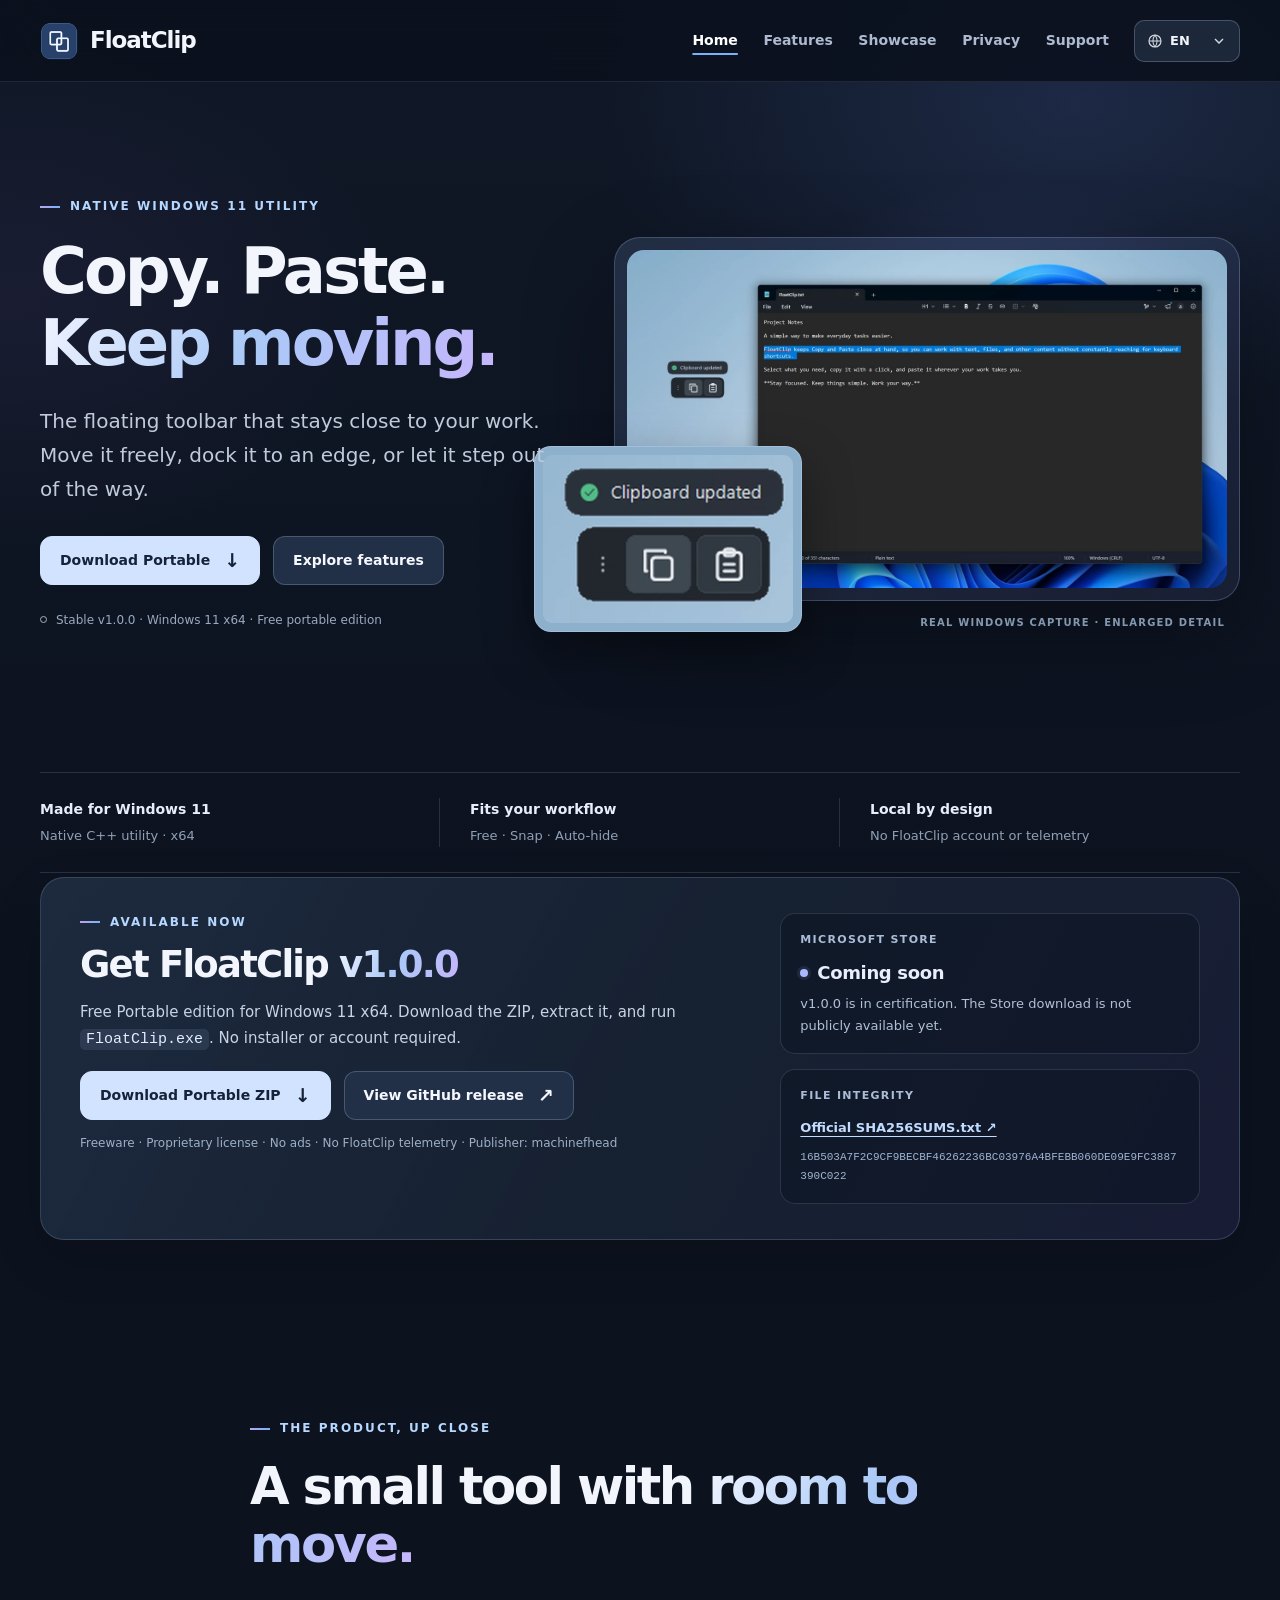
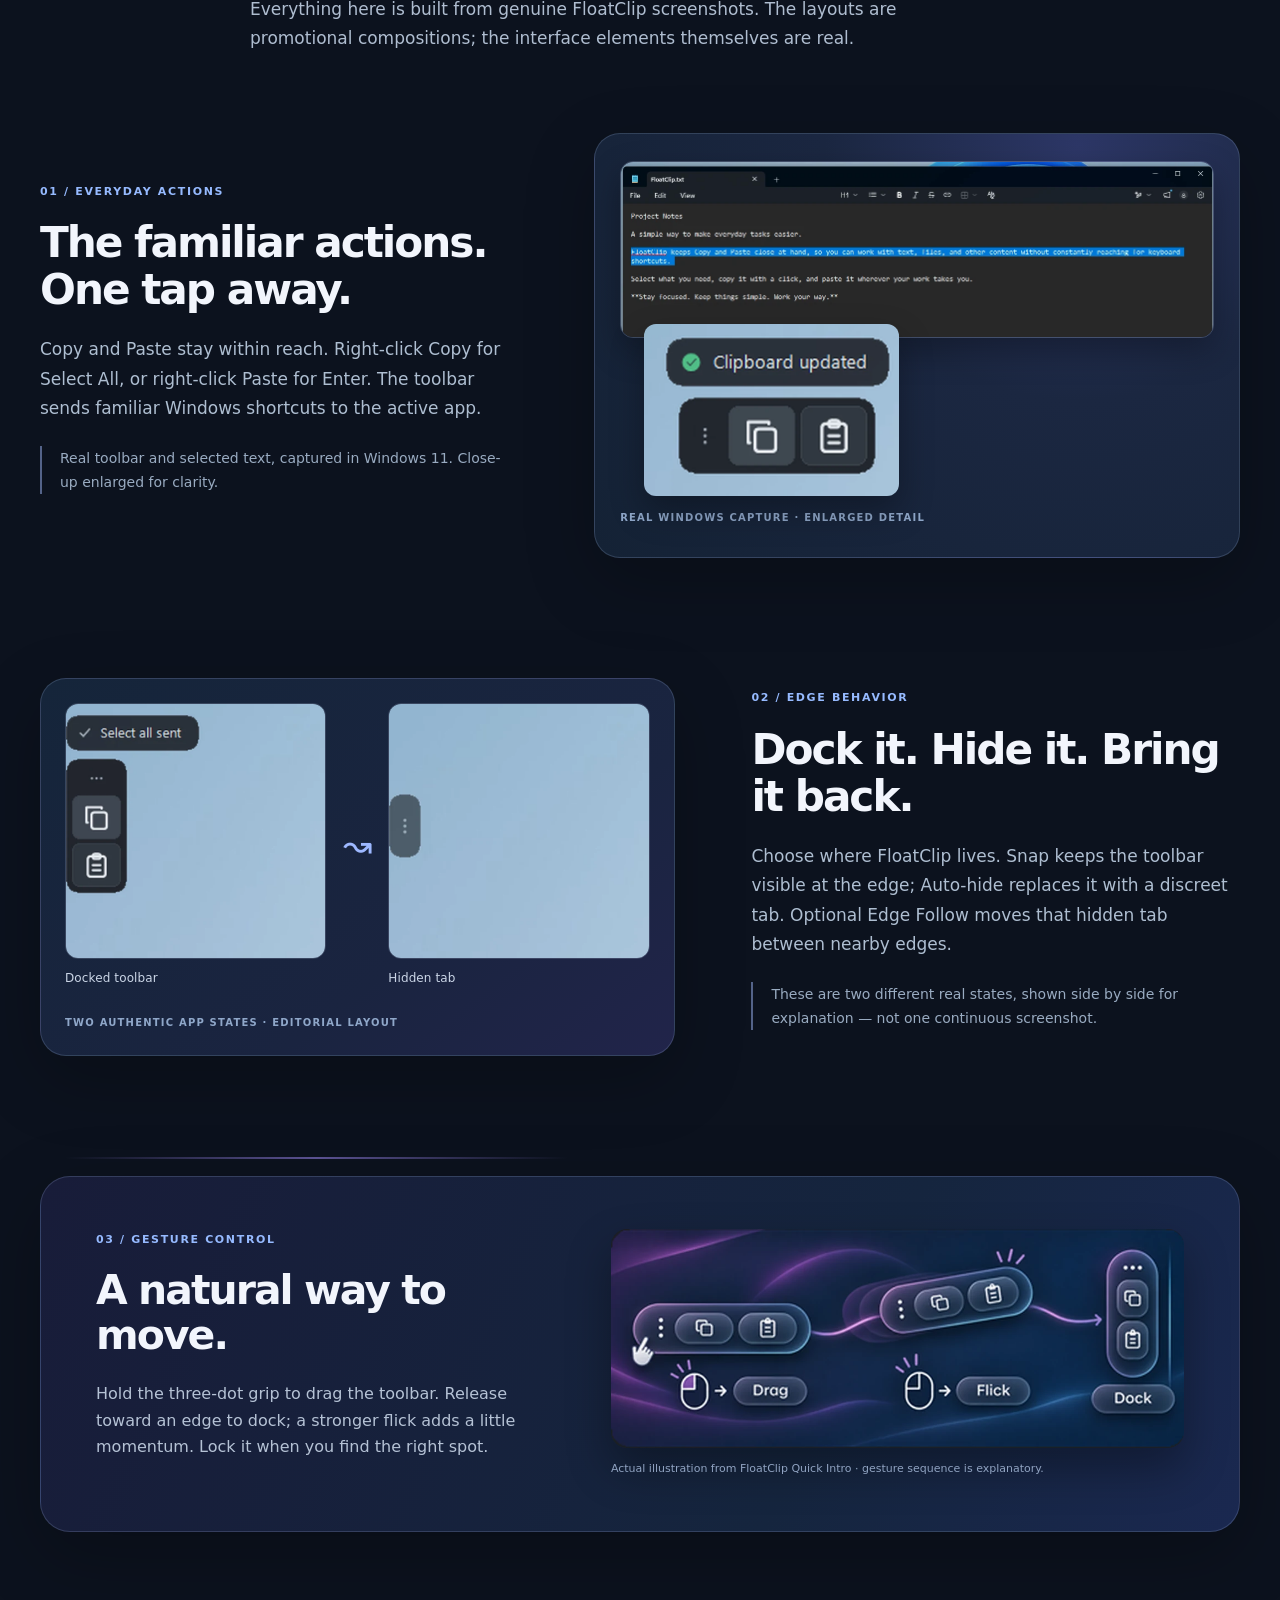
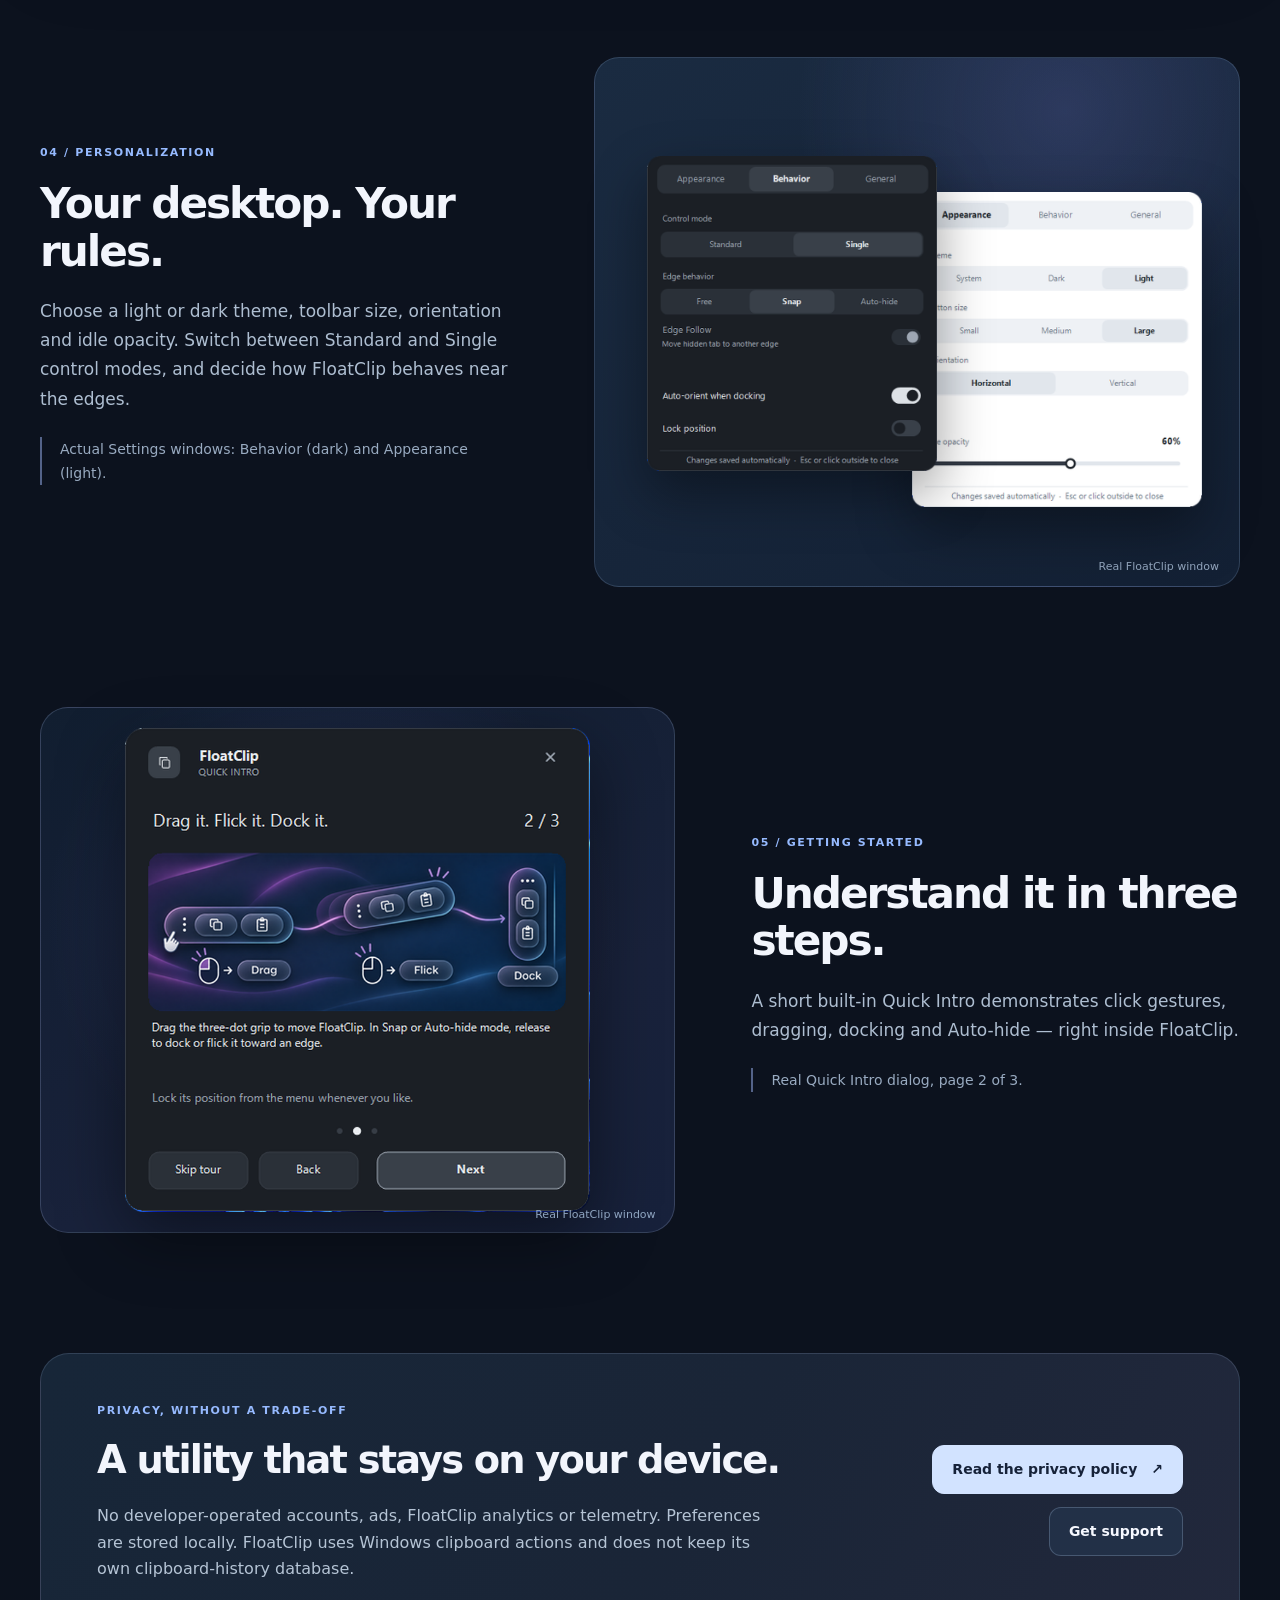
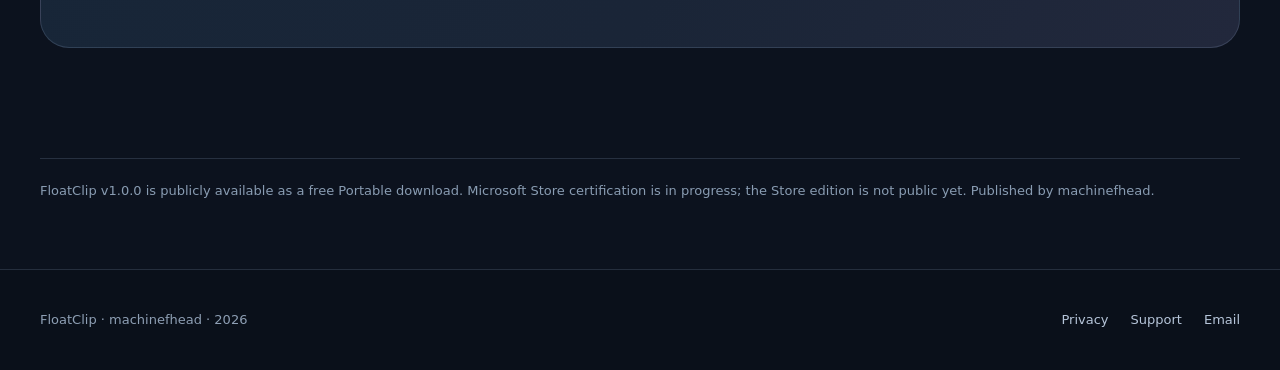
==== index.html @ d3755e1e "Add files via upload" ====
<!doctype html>
<html lang="en">
<head>
  <meta charset="utf-8">
  <meta name="viewport" content="width=device-width, initial-scale=1">
  <meta name="color-scheme" content="dark">
  <meta name="description" content="Download FloatClip v1.0.0 Portable free for Windows 11 x64. A native Copy/Paste floating toolbar with no accounts, ads or FloatClip telemetry.">
  <meta name="theme-color" content="#0c121e">
  <title>FloatClip — Copy &amp; Paste, right where you work</title>
  <link rel="canonical" href="https://machinefhead.github.io/floatclip-site/index.html">
  <link rel="alternate" hreflang="en" href="https://machinefhead.github.io/floatclip-site/index.html">
  <link rel="alternate" hreflang="sl" href="https://machinefhead.github.io/floatclip-site/index-sl.html">
  <link rel="alternate" hreflang="x-default" href="https://machinefhead.github.io/floatclip-site/index.html">
  <meta property="og:type" content="website">
  <meta property="og:site_name" content="FloatClip">
  <meta property="og:locale" content="en_US">
  <meta property="og:title" content="FloatClip — Copy &amp; Paste, right where you work">
  <meta property="og:description" content="Download FloatClip v1.0.0 Portable free for Windows 11 x64. A native Copy/Paste floating toolbar with no accounts, ads or FloatClip telemetry.">
  <meta property="og:url" content="https://machinefhead.github.io/floatclip-site/index.html">
  <meta property="og:image" content="https://machinefhead.github.io/floatclip-site/assets/og-floatclip.jpg">
  <meta property="og:image:width" content="1200"><meta property="og:image:height" content="630">
  <meta name="twitter:card" content="summary_large_image">
  <link rel="icon" href="assets/favicon.ico" sizes="any">
  <link rel="icon" href="assets/favicon.svg" type="image/svg+xml">
  <link rel="apple-touch-icon" href="assets/apple-touch-icon.png">
  <link rel="stylesheet" href="styles.css">
</head>
<body>
<a class="skip" href="#main">Skip to content</a>
<header class="topbar">
  <div class="shell headbar">
    <a class="brand" href="index.html" aria-label="FloatClip"><img src="assets/favicon-64.png" alt="" width="38" height="38">FloatClip</a>
    <nav class="nav-links" aria-label="Main navigation">
      <a href="index.html" aria-current="page">Home</a>
      <a href="index.html#features">Features</a>
      <a href="index.html#showcase">Showcase</a>
      <a href="privacy.html">Privacy</a>
      <a href="support.html">Support</a>
    </nav>
    <details class="language-switcher">
      <summary aria-label="Choose language">
        <span class="lang-globe"><svg viewBox="0 0 24 24" fill="none" stroke="currentColor" stroke-width="1.7" aria-hidden="true"><circle cx="12" cy="12" r="9"/><path d="M3 12h18M12 3a15 15 0 0 1 0 18M12 3a15 15 0 0 0 0 18"/></svg>EN</span>
        <svg class="lang-caret" viewBox="0 0 24 24" fill="none" stroke="currentColor" stroke-width="2" aria-hidden="true"><path d="m6 9 6 6 6-6"/></svg>
      </summary>
      <div class="language-choices" aria-label="Choose language">
        <a href="index.html" lang="en" aria-current="page">English <small>EN</small></a>
        <a href="index-sl.html" lang="sl">Slovenščina <small>SL</small></a>
      </div>
    </details>
  </div>
</header>

<main id="main">
  <section class="hero shell" aria-labelledby="hero-title">
    <div class="hero-copy">
      <p class="eyebrow">Native Windows 11 utility</p>
      <h1 id="hero-title">Copy. Paste.<br><span>Keep moving.</span></h1>
      <p class="hero-lede">The floating toolbar that stays close to your work. Move it freely, dock it to an edge, or let it step out of the way.</p>
      <div class="actions"><a class="action primary" href="https://github.com/machinefhead/floatclip-releases/releases/download/v1.0.0/FloatClip_v1.0.0_Portable.zip" aria-label="Download FloatClip Portable v1.0.0 ZIP from GitHub">Download Portable<span class="arrow" aria-hidden="true">↓</span></a><a class="action" href="#features">Explore features</a></div>
      <p class="release-label">Stable v1.0.0 · Windows 11 x64 · Free portable edition</p>
    </div>
    <figure class="hero-stage">
      <img class="hero-desktop" src="assets/desktop-real.webp" alt="Real Windows 11 desktop with Notepad and FloatClip Copy/Paste toolbar beside selected text." width="1400" height="788" fetchpriority="high">
      <div class="zoom-detail"><img src="assets/capsule-zoom.webp" alt="Enlarged crop of the real FloatClip capsule and Clipboard updated notification." width="555" height="374"></div>
      <figcaption>REAL WINDOWS CAPTURE · ENLARGED DETAIL</figcaption>
    </figure>
  </section>
  <section class="trust-row shell" aria-label="FloatClip">
    <div class="trust-item"><strong>Made for Windows 11</strong><span>Native C++ utility · x64</span></div>
    <div class="trust-item"><strong>Fits your workflow</strong><span>Free · Snap · Auto-hide</span></div>
    <div class="trust-item"><strong>Local by design</strong><span>No FloatClip account or telemetry</span></div>
  </section>
<section class="release-panel shell" id="download" aria-labelledby="download-title">
  <div class="release-panel-main">
    <p class="eyebrow">Available now</p>
    <h2 id="download-title">Get FloatClip <span>v1.0.0</span></h2>
    <p class="release-panel-lede">Free Portable edition for Windows 11 x64. Download the ZIP, extract it, and run <code>FloatClip.exe</code>. No installer or account required.</p>
    <div class="actions"><a class="action primary" href="https://github.com/machinefhead/floatclip-releases/releases/download/v1.0.0/FloatClip_v1.0.0_Portable.zip">Download Portable ZIP <span class="arrow" aria-hidden="true">↓</span></a><a class="action" href="https://github.com/machinefhead/floatclip-releases/releases/tag/v1.0.0">View GitHub release <span class="arrow" aria-hidden="true">↗</span></a></div>
    <p class="license-note">Freeware · Proprietary license · No ads · No FloatClip telemetry · Publisher: machinefhead</p>
  </div>
  <div class="release-panel-side">
    <div class="release-status"><span class="release-status-title">Microsoft Store</span><strong><span class="status-dot" aria-hidden="true"></span>Coming soon</strong><p>v1.0.0 is in certification. The Store download is not publicly available yet.</p></div>
    <div class="hash-info"><span class="release-status-title">File integrity</span><a href="https://github.com/machinefhead/floatclip-releases/releases/download/v1.0.0/SHA256SUMS.txt">Official SHA256SUMS.txt ↗</a><code title="SHA-256 of FloatClip_v1.0.0_Portable.zip">16B503A7F2C9CF9BECBF46262236BC03976A4BFEBB060DE09E9FC3887390C022</code></div>
  </div>
</section>
  <section class="section-head shell" id="features" aria-labelledby="features-title">
    <p class="eyebrow">The product, up close</p>
    <h2 id="features-title">A small tool with <span>room to move.</span></h2>
    <p class="section-lede">Everything here is built from genuine FloatClip screenshots. The layouts are promotional compositions; the interface elements themselves are real.</p>
  </section>
  <div id="showcase">
    <section class="story shell" aria-labelledby="copy-title">
      <div class="story-copy"><span class="story-tag">01 / Everyday actions</span><h2 id="copy-title">The familiar actions. One tap away.</h2><p>Copy and Paste stay within reach. Right-click Copy for Select All, or right-click Paste for Enter. The toolbar sends familiar Windows shortcuts to the active app.</p><p class="story-note">Real toolbar and selected text, captured in Windows 11. Close-up enlarged for clarity.</p></div>
      <div class="media-panel copy-media">
        <div class="selection-frame"><img src="assets/editor-selection.webp" width="1190" height="351" loading="lazy" alt="Close-up of text selected in Notepad, showing the work context for FloatClip."></div>
        <div class="copy-detail"><img src="assets/capsule-zoom.webp" width="555" height="374" loading="lazy" alt="Enlarged crop of the real FloatClip capsule and Clipboard updated notification."></div>
        <span class="media-hint">REAL WINDOWS CAPTURE · ENLARGED DETAIL</span>
      </div>
    </section>
    <section class="story reverse shell edge-story" aria-labelledby="edge-title">
      <div class="story-copy"><span class="story-tag">02 / Edge behavior</span><h2 id="edge-title">Dock it. Hide it. Bring it back.</h2><p>Choose where FloatClip lives. Snap keeps the toolbar visible at the edge; Auto-hide replaces it with a discreet tab. Optional Edge Follow moves that hidden tab between nearby edges.</p><p class="story-note">These are two different real states, shown side by side for explanation — not one continuous screenshot.</p></div>
      <div class="media-panel edge-panel">
        <div class="edge-state-row">
          <figure class="edge-state"><img src="assets/docked-state.webp" alt="Authentic FloatClip toolbar docked vertically at the left screen edge." width="620" height="608" loading="lazy"><figcaption>Docked toolbar</figcaption></figure>
          <div class="edge-arrow" aria-hidden="true">↝</div>
          <figure class="edge-state"><img src="assets/hidden-state.webp" alt="Real FloatClip hidden tab with three dots along the left screen edge." width="620" height="608" loading="lazy"><figcaption>Hidden tab</figcaption></figure>
        </div>
        <span class="media-hint">TWO AUTHENTIC APP STATES · EDITORIAL LAYOUT</span>
      </div>
    </section>
    <section class="gesture-band shell" aria-labelledby="motion-title">
      <div><span class="story-tag">03 / Gesture control</span><h2 id="motion-title">A natural way to move.</h2><p>Hold the three-dot grip to drag the toolbar. Release toward an edge to dock; a stronger flick adds a little momentum. Lock it when you find the right spot.</p></div>
      <figure class="gesture-visual"><img src="assets/gesture-real.webp" alt="Built-in FloatClip Quick Intro illustration with Drag, Flick and Dock examples." width="1040" height="398" loading="lazy"><figcaption>Actual illustration from FloatClip Quick Intro · gesture sequence is explanatory.</figcaption></figure>
    </section>
    <section class="story shell" aria-labelledby="settings-title">
      <div class="story-copy"><span class="story-tag">04 / Personalization</span><h2 id="settings-title">Your desktop. Your rules.</h2><p>Choose a light or dark theme, toolbar size, orientation and idle opacity. Switch between Standard and Single control modes, and decide how FloatClip behaves near the edges.</p><p class="story-note">Actual Settings windows: Behavior (dark) and Appearance (light).</p></div>
      <div class="settings-stage">
        <img class="settings-dark" src="assets/settings-behavior.webp" alt="Real FloatClip dark Settings dialog, Behavior tab with Snap selected." width="680" height="739" loading="lazy">
        <img class="settings-light" src="assets/settings-appearance.webp" alt="Real FloatClip light Settings dialog, Appearance tab." width="680" height="739" loading="lazy">
        <span class="real-caption">Real FloatClip window</span>
      </div>
    </section>
    <section class="story reverse shell" aria-labelledby="intro-title">
      <div class="story-copy"><span class="story-tag">05 / Getting started</span><h2 id="intro-title">Understand it in three steps.</h2><p>A short built-in Quick Intro demonstrates click gestures, dragging, docking and Auto-hide — right inside FloatClip.</p><p class="story-note">Real Quick Intro dialog, page 2 of 3.</p></div>
      <div class="intro-stage"><img src="assets/intro-dialog.webp" alt="Real FloatClip Quick Intro window on the Drag, Flick, Dock page." width="760" height="792" loading="lazy"><span class="real-caption">Real FloatClip window</span></div>
    </section>
  </div>
  <section class="privacy-panel shell" aria-labelledby="privacy-title">
    <div><span class="story-tag">Privacy, without a trade-off</span><h2 id="privacy-title">A utility that stays on your device.</h2><p>No developer-operated accounts, ads, FloatClip analytics or telemetry. Preferences are stored locally. FloatClip uses Windows clipboard actions and does not keep its own clipboard-history database.</p></div>
    <div class="actions"><a class="action primary" href="privacy.html">Read the privacy policy<span aria-hidden="true">↗</span></a><a class="action" href="support.html">Get support</a></div>
  </section>
  <p class="release-note shell">FloatClip v1.0.0 is publicly available as a free Portable download. Microsoft Store certification is in progress; the Store edition is not public yet. Published by machinefhead.</p>
</main><footer class="footer"><div class="shell footer-inner"><span>FloatClip · machinefhead · 2026</span><nav class="footer-links" aria-label="Footer links"><a href="privacy.html">Privacy</a><a href="support.html">Support</a><a href="mailto:floatclip.support@proton.me">Email</a></nav></div></footer>
</body></html>
---- styles.css ----
/* FloatClip — standalone static site. Local assets only, no framework, cookies or telemetry. */
:root {
  color-scheme: dark;
  --base:#0c121e; --base2:#111a29; --panel:#172231; --panel2:#1d2a3a;
  --text:#f2f5fc; --muted:#aab8ca; --dim:#7f91aa; --line:rgba(174,196,228,.17);
  --ice:#b6d7ff; --blue:#79b2fb; --violet:#b8a6ed; --content:1200px;
  font-family: "Segoe UI", Inter, system-ui, -apple-system, BlinkMacSystemFont, sans-serif;
}
*,*::before,*::after {box-sizing:border-box}
html {scroll-behavior:smooth; scroll-padding-top:112px}
body {margin:0;min-width:320px; background:var(--base);color:var(--text);font-size:16px;line-height:1.65;-webkit-font-smoothing:antialiased}
body::before {content:"";position:absolute;pointer-events:none;top:0;left:0;right:0;height:1150px;z-index:-1;
  background:radial-gradient(ellipse 52% 38% at 84% 9%,rgba(81,112,192,.20),transparent 72%),radial-gradient(ellipse 42% 31% at 1% 26%,rgba(104,77,153,.12),transparent 70%),linear-gradient(#101827,#0c121e 84%)}
a {color:inherit;text-underline-offset:4px}
a:hover{color:#dce9ff}
button,summary {font:inherit}
button:focus-visible,a:focus-visible,summary:focus-visible{outline:3px solid var(--blue);outline-offset:4px;border-radius:8px}
img {display:block;max-width:100%;height:auto}
figure,p,h1,h2,h3{margin-top:0}
.shell{width:min(var(--content),calc(100% - 64px));margin-inline:auto}
.skip{position:fixed;left:14px;top:-120px;z-index:100;background:#e3efff;color:#112033;padding:11px 16px;border-radius:10px}
.skip:focus{top:12px}
.topbar{position:sticky;top:0;z-index:30;border-bottom:1px solid rgba(180,197,220,.12);background:rgba(11,17,29,.88);backdrop-filter:blur(22px);-webkit-backdrop-filter:blur(22px)}
.headbar{min-height:81px;display:grid;grid-template-columns:auto 1fr auto;gap:25px;align-items:center}
.brand{display:inline-flex;align-items:center;gap:12px;font-size:23px;letter-spacing:-.045em;font-weight:750;text-decoration:none;white-space:nowrap}
.brand img{width:38px;height:38px}
.nav-links{display:flex;flex-wrap:wrap;gap:clamp(12px,2vw,29px);align-items:center;justify-content:flex-end}
.nav-links a{font-size:14px;font-weight:600;text-decoration:none;color:#adbad0;white-space:nowrap;transition:color .18s}
.nav-links a:hover,.nav-links a[aria-current="page"]{color:#fff}
.nav-links a[aria-current="page"]{text-decoration:underline;text-decoration-color:var(--blue);text-decoration-thickness:2px;text-underline-offset:8px}
.language-switcher{position:relative;justify-self:end;min-width:106px}
.language-switcher summary{list-style:none;cursor:pointer;display:flex;gap:12px;align-items:center;justify-content:space-between;padding:9px 12px;border:1px solid rgba(179,199,228,.28);border-radius:10px;background:#1c2839;font-size:13px;font-weight:730;line-height:1.2;min-height:42px}
.language-switcher summary::-webkit-details-marker{display:none}
.language-switcher summary::marker{content:""}
.lang-globe{display:inline-flex;align-items:center;gap:7px}
.lang-globe svg,.lang-caret{width:16px;height:16px;flex:none;opacity:.88}
.lang-caret{transition:transform .18s}
.language-switcher[open] .lang-caret{transform:rotate(180deg)}
.language-choices{position:absolute;right:0;top:calc(100% + 8px);width:190px;border:1px solid #415570;background:#172232;border-radius:13px;padding:6px;box-shadow:0 18px 50px rgba(0,0,0,.45)}
.language-choices a{display:flex;align-items:center;justify-content:space-between;text-decoration:none;font-weight:630;font-size:14px;padding:11px 12px;color:#dde7f5;border-radius:8px}
.language-choices a:hover,.language-choices a[aria-current="page"]{background:#2a3c54}
.language-choices small{color:#aebed6;font-size:11px}
.eyebrow{font-size:12px;font-weight:780;letter-spacing:.17em;text-transform:uppercase;color:var(--ice);line-height:1.5;margin-bottom:21px}
.eyebrow::before{content:"";width:20px;height:2px;background:linear-gradient(90deg,var(--violet),var(--blue));display:inline-block;vertical-align:middle;margin-right:10px}
.hero{min-height:690px;display:grid;grid-template-columns:minmax(0,.91fr) minmax(0,1.09fr);align-items:center;gap:clamp(24px,4vw,67px);padding-top:84px;padding-bottom:100px}
.hero-copy{position:relative;z-index:1}
h1,h2,h3{line-height:1.12;letter-spacing:-.048em}
h1{font-size:clamp(48px,5vw,79px);font-weight:760;margin-bottom:26px}
h1 span,h2 span,.gradient-word{background:linear-gradient(112deg,#f0f4ff 0%,#aac9f7 46%,#c5b5fb 100%);-webkit-background-clip:text;background-clip:text;color:transparent}
.hero-lede{font-size:clamp(17px,1.6vw,20px);color:#bfcbdb;max-width:550px;line-height:1.69;margin-bottom:29px}
.actions{display:flex;align-items:center;gap:13px;flex-wrap:wrap;margin-bottom:26px}
.action{border:1px solid rgba(164,189,223,.28);border-radius:12px;background:#223047;color:#f6f8ff;padding:12px 19px;min-height:49px;text-decoration:none;font-size:14px;font-weight:720;display:inline-flex;align-items:center;gap:14px;transition:transform .2s,background .2s,border-color .2s}
.action:hover{transform:translateY(-2px);border-color:#9cbae2;background:#2a3b54}
.action.primary{background:#d2e3ff;color:#162239;border-color:#d2e3ff}
.action.primary:hover{background:#edf4ff;color:#162239}
.action .arrow{font-size:19px;line-height:1}
.release-label{font-size:12px;color:#99aabe;display:flex;align-items:center;gap:9px;line-height:1.5}
.release-label::before{content:"";width:7px;height:7px;border:1.5px solid #a1b2c9;border-radius:50%;flex:none}
.hero-stage{margin:0;position:relative;border-radius:26px;padding:12px;background:linear-gradient(130deg,rgba(126,160,221,.17),rgba(94,91,154,.15));border:1px solid rgba(170,193,232,.25);box-shadow:0 32px 90px rgba(0,0,0,.32)}
.hero-stage::before{content:"";position:absolute;inset:-64px 0 25% 25%;background:radial-gradient(ellipse,rgba(91,106,195,.20),transparent 69%);z-index:-1;pointer-events:none}
.hero-desktop{border-radius:17px;width:100%;aspect-ratio:16/9;object-fit:cover}
.zoom-detail{position:absolute;left:-13%;bottom:-9%;width:min(43%,275px);border:1px solid rgba(197,217,242,.35);background:#8db0cd;border-radius:17px;padding:8px;box-shadow:0 21px 50px rgba(0,0,0,.39)}
.zoom-detail img{width:100%;border-radius:9px}
.hero-stage figcaption{position:absolute;right:14px;bottom:-32px;text-transform:uppercase;letter-spacing:.12em;color:#8398af;font-size:10px;font-weight:720;text-align:right}
.trust-row{border-block:1px solid var(--line);display:grid;grid-template-columns:repeat(3,minmax(0,1fr));padding-block:25px;gap:0}
.trust-item{padding-inline:30px;border-right:1px solid var(--line);display:flex;flex-direction:column;gap:4px}
.trust-item:first-child{padding-left:0}.trust-item:last-child{border-right:0}
.trust-item strong{font-size:14px;font-weight:720;color:#e7edfa}
.trust-item span{font-size:13px;color:#8fa0b6}
.section-head{padding-top:145px;padding-bottom:45px;max-width:780px}
h2{font-size:clamp(36px,4vw,57px);margin-bottom:22px;font-weight:740}
.section-lede{font-size:17px;color:#afbdd0;max-width:670px;line-height:1.72;margin-bottom:0}
.story{display:grid;grid-template-columns:.85fr 1.15fr;align-items:center;gap:clamp(28px,6vw,93px);margin:35px auto 120px}
.story.reverse{grid-template-columns:1.13fr .87fr}
.story.reverse .story-copy{order:2}
.story-copy{max-width:510px}
.story-copy h2{font-size:clamp(34px,3.3vw,48px)}
.story-copy p{color:#aebed1;font-size:17px;line-height:1.72}
.story-tag{font-size:11px;letter-spacing:.15em;font-weight:780;text-transform:uppercase;color:#96baff;display:block;margin-bottom:18px}
.story-note{margin-top:23px;border-left:2px solid rgba(155,179,243,.5);padding-left:18px;font-size:14px!important;color:#99abc1!important}
.media-panel{position:relative;border:1px solid rgba(167,190,228,.20);border-radius:26px;overflow:hidden;background:radial-gradient(circle at 75% 3%,#2d3767 0,#1b2741 40%,#142235 100%);box-shadow:0 23px 70px rgba(0,0,0,.23)}
.copy-media{padding:27px 25px 30px;min-height:345px}
.copy-media .selection-frame{border-radius:13px;overflow:hidden;border:1px solid rgba(198,213,240,.22);box-shadow:0 13px 33px rgba(0,0,0,.30)}
.copy-media .selection-frame img{width:100%}
.copy-media .copy-detail{position:relative;width:43%;margin-top:-14px;margin-left:4%;border-radius:12px;overflow:hidden;box-shadow:0 15px 34px rgba(0,0,0,.30)}
.media-hint{display:block;color:#8fa7c9;text-transform:uppercase;letter-spacing:.12em;font-size:10px;font-weight:760;margin-top:14px}
.edge-story{margin-top:90px}
.edge-panel{padding:24px;background:linear-gradient(143deg,#15253a,#1a2440 65%,#21244a)}
.edge-state-row{display:grid;grid-template-columns:1fr 44px 1fr;align-items:center;gap:9px}
.edge-state{margin:0;min-width:0}
.edge-state img{border:1px solid rgba(188,206,233,.2);border-radius:13px;width:100%}
.edge-state figcaption{padding-top:10px;color:#cbd6e7;font-size:12px;letter-spacing:.01em}
.edge-arrow{color:#9db8ff;font-size:35px;font-weight:300;text-align:center}
.edge-panel .media-hint{margin-bottom:0;margin-top:26px}
.gesture-band{position:relative;display:grid;grid-template-columns:.9fr 1.1fr;gap:46px;align-items:center;padding:52px 55px;border-radius:30px;background:linear-gradient(115deg,#181c39,#15253e 65%,#1a2850);border:1px solid rgba(154,173,219,.22);box-shadow:0 24px 75px rgba(0,0,0,.24);margin-block:60px 125px}
.gesture-band:before{content:"";position:absolute;top:-20px;left:24px;width:42%;height:2px;background:linear-gradient(90deg,transparent,#9b86f0,transparent);opacity:.55}
.gesture-band h2{font-size:clamp(34px,3.2vw,45px)}
.gesture-band p{color:#b5c2d5;font-size:16px}
.gesture-visual{margin:0}
.gesture-visual img{width:100%;border-radius:16px;box-shadow:0 20px 45px rgba(0,0,0,.32)}
.gesture-visual figcaption{font-size:11px;color:#90a3c1;margin-top:12px}
.settings-stage{min-height:530px;position:relative;display:flex;justify-content:center;align-items:center;gap:0;padding:35px 18px 20px;border-radius:25px;background:radial-gradient(circle at 73% 10%,rgba(112,117,202,.24),transparent 40%),linear-gradient(145deg,#1a2b41,#132034);border:1px solid rgba(157,185,225,.2)}
.settings-stage img{width:48%;max-width:290px;filter:drop-shadow(0 23px 27px rgba(0,0,0,.38))}
.settings-stage .settings-dark{transform:translateX(20px) translateY(-16px);z-index:2}
.settings-stage .settings-light{transform:translateX(-5px) translateY(20px);z-index:1}
.settings-stage .real-caption{position:absolute;bottom:9px;right:20px;font-size:11px;color:#94a7bf}
.intro-stage{border:1px solid rgba(169,188,228,.22);border-radius:28px;display:flex;justify-content:center;align-items:center;padding:20px;min-height:460px;position:relative;background:radial-gradient(circle at 46% 41%,rgba(81,90,171,.27),transparent 62%),linear-gradient(155deg,#111e30,#19223b 65%,#17213b)}
.intro-stage img{width:min(100%,465px);filter:drop-shadow(0 22px 34px rgba(0,0,0,.46))}
.intro-stage .real-caption{position:absolute;bottom:8px;right:18px;color:#8fa5c1;font-size:11px}
.privacy-panel{margin-block:10px 110px;padding:48px 56px;border-radius:29px;border:1px solid var(--line);background:linear-gradient(120deg,#172638,#1a2537 55%,#22283c);display:grid;grid-template-columns:1.35fr .65fr;gap:36px;align-items:center}
.privacy-panel h2{font-size:clamp(31px,3vw,46px)}
.privacy-panel p{color:#b5c4d5;font-size:16px;max-width:690px}
.privacy-panel .actions{justify-content:flex-end;margin:0}
.release-note{border-top:1px solid var(--line);padding:21px 0 55px;color:#899cb2;font-size:13px}
.footer{border-top:1px solid var(--line);background:#0a101a}
.footer-inner{min-height:100px;display:flex;align-items:center;justify-content:space-between;gap:18px;flex-wrap:wrap;color:#8e9fb4;font-size:13px}
.footer-links{display:flex;gap:22px;flex-wrap:wrap}
.footer a{text-decoration:none;color:#b6c5d9}
/* Legal and support pages use exactly the same visual system as the homepage. */
.subpage-hero{padding:90px 0 35px;max-width:850px}
.subpage-hero h1{font-size:clamp(45px,5.1vw,67px);margin-bottom:16px}
.subpage-lede{font-size:19px;color:#b7c6d9;max-width:710px}
.meta-line{font-size:13px;color:#91a7c0}
.prose-wrap{padding-bottom:112px}
.prose{max-width:820px;border:1px solid var(--line);border-radius:26px;background:linear-gradient(150deg,#162233,#111b2a);padding:clamp(25px,4.6vw,58px);box-shadow:0 26px 70px rgba(0,0,0,.14)}
.prose h2{font-size:25px;letter-spacing:-.035em;margin-top:38px;margin-bottom:11px;color:#f3f6fc}
.prose h2:first-child{margin-top:0}
.prose p,.prose li{font-size:15.5px;color:#b8c7d9;line-height:1.85;margin-bottom:17px}
.prose a{color:#b5d6ff}
.prose code{white-space:normal;overflow-wrap:anywhere;padding:2px 5px;border-radius:4px;background:#25364c;color:#e2eaf8}
.contact-card{margin-bottom:33px;border:1px solid rgba(165,194,234,.28);border-radius:20px;padding:25px 28px;background:#202f46}
.contact-card .small{color:#96adc9;font-size:13px;margin:0 0 6px}
.contact-card a{font-size:clamp(17px,2.3vw,22px);font-weight:720;overflow-wrap:anywhere}
.contact-card p:last-child{margin-bottom:0}
@media(max-width:1020px){
  .shell{width:min(var(--content),calc(100% - 44px))}
  .headbar{gap:17px}
  .nav-links{gap:14px}
  .hero{grid-template-columns:1fr 1fr;gap:30px;min-height:570px}
  .hero h1{font-size:clamp(45px,5.6vw,65px)}
  .story{gap:34px}
  .story.reverse{grid-template-columns:1fr 1fr}
  .settings-stage{min-height:430px}
  .gesture-band{padding:35px;gap:25px}
}
@media(max-width:720px){
  html{scroll-padding-top:136px}
  .shell{width:calc(100% - 36px)}
  .headbar{grid-template-columns:1fr auto;grid-template-areas:"brand language" "links links";gap:8px;min-height:100px;padding:12px 0}
  .brand{grid-area:brand;font-size:21px}.brand img{width:35px;height:35px}
  .language-switcher{grid-area:language}
  .nav-links{grid-area:links;justify-content:flex-start;gap:10px 17px;padding-top:7px;padding-bottom:6px}
  .nav-links a{font-size:13px}
  .hero{grid-template-columns:1fr;gap:45px;padding-top:63px;padding-bottom:108px;min-height:0}
  .hero-copy{max-width:570px}
  h1{font-size:clamp(45px,8.4vw,65px)}
  .hero-lede{font-size:17px}
  .hero-stage{margin-left:6%;margin-right:0}
  .zoom-detail{left:-5%;bottom:-11%;width:48%}
  .hero-stage figcaption{display:none}
  .trust-row{grid-template-columns:1fr;gap:0;padding-block:0}
  .trust-item,.trust-item:first-child{padding:15px 2px;border-right:0;border-bottom:1px solid var(--line)}
  .trust-item:last-child{border-bottom:0}
  .section-head{padding-top:90px;padding-bottom:15px}
  .story,.story.reverse{grid-template-columns:1fr;gap:22px;margin:36px auto 86px}
  .story.reverse .story-copy{order:0}
  .story-copy h2{font-size:clamp(34px,7.2vw,45px)}
  .story-copy p{font-size:16px}
  .copy-media{padding:18px 16px 23px;min-height:0}
  .edge-state-row{grid-template-columns:1fr;gap:12px}
  .edge-arrow{transform:rotate(90deg)}
  .edge-state{width:min(100%,380px);margin-inline:auto}
  .gesture-band{grid-template-columns:1fr;gap:20px;padding:30px 20px;margin-bottom:85px}
  .gesture-band h2{font-size:36px}
  .settings-stage{min-height:0;flex-direction:column;gap:13px;padding:25px 12px 38px}
  .settings-stage img{width:min(96%,340px);max-width:340px}
  .settings-stage .settings-dark,.settings-stage .settings-light{transform:none}
  .intro-stage{min-height:390px;padding:20px}
  .intro-stage img{width:min(100%,410px)}
  .privacy-panel{grid-template-columns:1fr;gap:22px;padding:31px 25px;margin-bottom:78px}
  .privacy-panel .actions{justify-content:flex-start}
  .footer-inner{padding-block:26px;align-items:flex-start;flex-direction:column;gap:12px}
  .subpage-hero{padding-top:62px}
}
@media(max-width:420px){
  .shell{width:calc(100% - 28px)}
  .nav-links{column-gap:15px;row-gap:5px}
  .hero{padding-top:45px}
  h1{font-size:43px}
  .hero-stage{margin-left:1%;border-radius:18px;padding:8px}
  .hero-desktop{border-radius:11px}
  .zoom-detail{width:47%;bottom:-13%;left:-3%;padding:5px;border-radius:11px}
  .hero-stage figcaption{bottom:-28px}
  .edge-panel{padding:17px}
  .edge-state-row{gap:8px;grid-template-columns:1fr}
  .edge-arrow{font-size:25px;transform:rotate(90deg)}
  .edge-state figcaption{font-size:11px}
  .settings-stage{min-height:0}
  .settings-stage .real-caption{font-size:10px}
  .intro-stage{min-height:315px}
  .prose{padding:24px 21px;border-radius:18px}
  .subpage-hero h1{font-size:42px}
}
@media(prefers-reduced-motion:reduce){html{scroll-behavior:auto}*,*::before,*::after{transition-duration:.01ms!important;animation-duration:.01ms!important}}

/* Stable v1.0.0 release information; the Store state is intentionally not a link. */
.release-panel{margin-top:4px;margin-bottom:34px;display:grid;grid-template-columns:minmax(0,1.23fr) minmax(275px,.77fr);gap:30px;align-items:start;padding:35px 39px;border:1px solid rgba(173,198,230,.20);border-radius:24px;background:linear-gradient(118deg,rgba(43,61,87,.56),rgba(23,34,51,.94) 52%,rgba(25,30,54,.95));box-shadow:0 19px 53px rgba(0,0,0,.10)}
.release-panel .eyebrow{margin-bottom:13px}
.release-panel h2{font-size:clamp(26px,3vw,37px);margin-bottom:14px}
.release-panel-lede{color:#c8d4e5;font-size:15px;line-height:1.74;max-width:620px;margin-bottom:18px}
.release-panel-lede code{color:#e3eeff;background:rgba(150,171,210,.14);padding:2px 6px;border-radius:5px}
.release-panel .actions{margin-bottom:14px}
.license-note{color:#9eafc6;font-size:12px;line-height:1.6;margin:0}
.release-panel-side{display:grid;gap:15px}
.release-status,.hash-info{border:1px solid rgba(172,193,222,.17);border-radius:15px;background:rgba(11,18,30,.43);padding:17px 19px;min-width:0}
.release-status-title{font-weight:720;color:#abbdd6;font-size:11px;letter-spacing:.12em;text-transform:uppercase;display:block;margin-bottom:9px}
.release-status strong{display:flex;align-items:center;gap:9px;color:#e9eefc;font-size:18px;letter-spacing:-.02em;margin-bottom:6px}
.status-dot{width:8px;height:8px;flex:none;border-radius:50%;background:#a9b8ff;box-shadow:0 0 0 3px rgba(169,184,255,.10)}
.release-status p{font-size:13px;line-height:1.65;color:#b1c0d4;margin:0}
.hash-info a{font-size:13px;font-weight:650;color:#c1dcff;display:inline-block;margin-bottom:9px}
.hash-info code{display:block;overflow-wrap:anywhere;word-break:break-all;color:#9eb4d2;font:11px/1.75 ui-monospace,SFMono-Regular,Consolas,monospace}
@media (max-width:850px){.release-panel{grid-template-columns:minmax(0,1fr);padding:25px 26px}.release-panel-side{grid-template-columns:repeat(2,minmax(0,1fr))}}
@media (max-width:620px){.release-panel{padding:23px 18px;gap:20px}.release-panel-side{grid-template-columns:minmax(0,1fr)}.release-panel .action{min-width:0}.release-panel .actions{gap:10px}.release-panel h2{font-size:29px}}
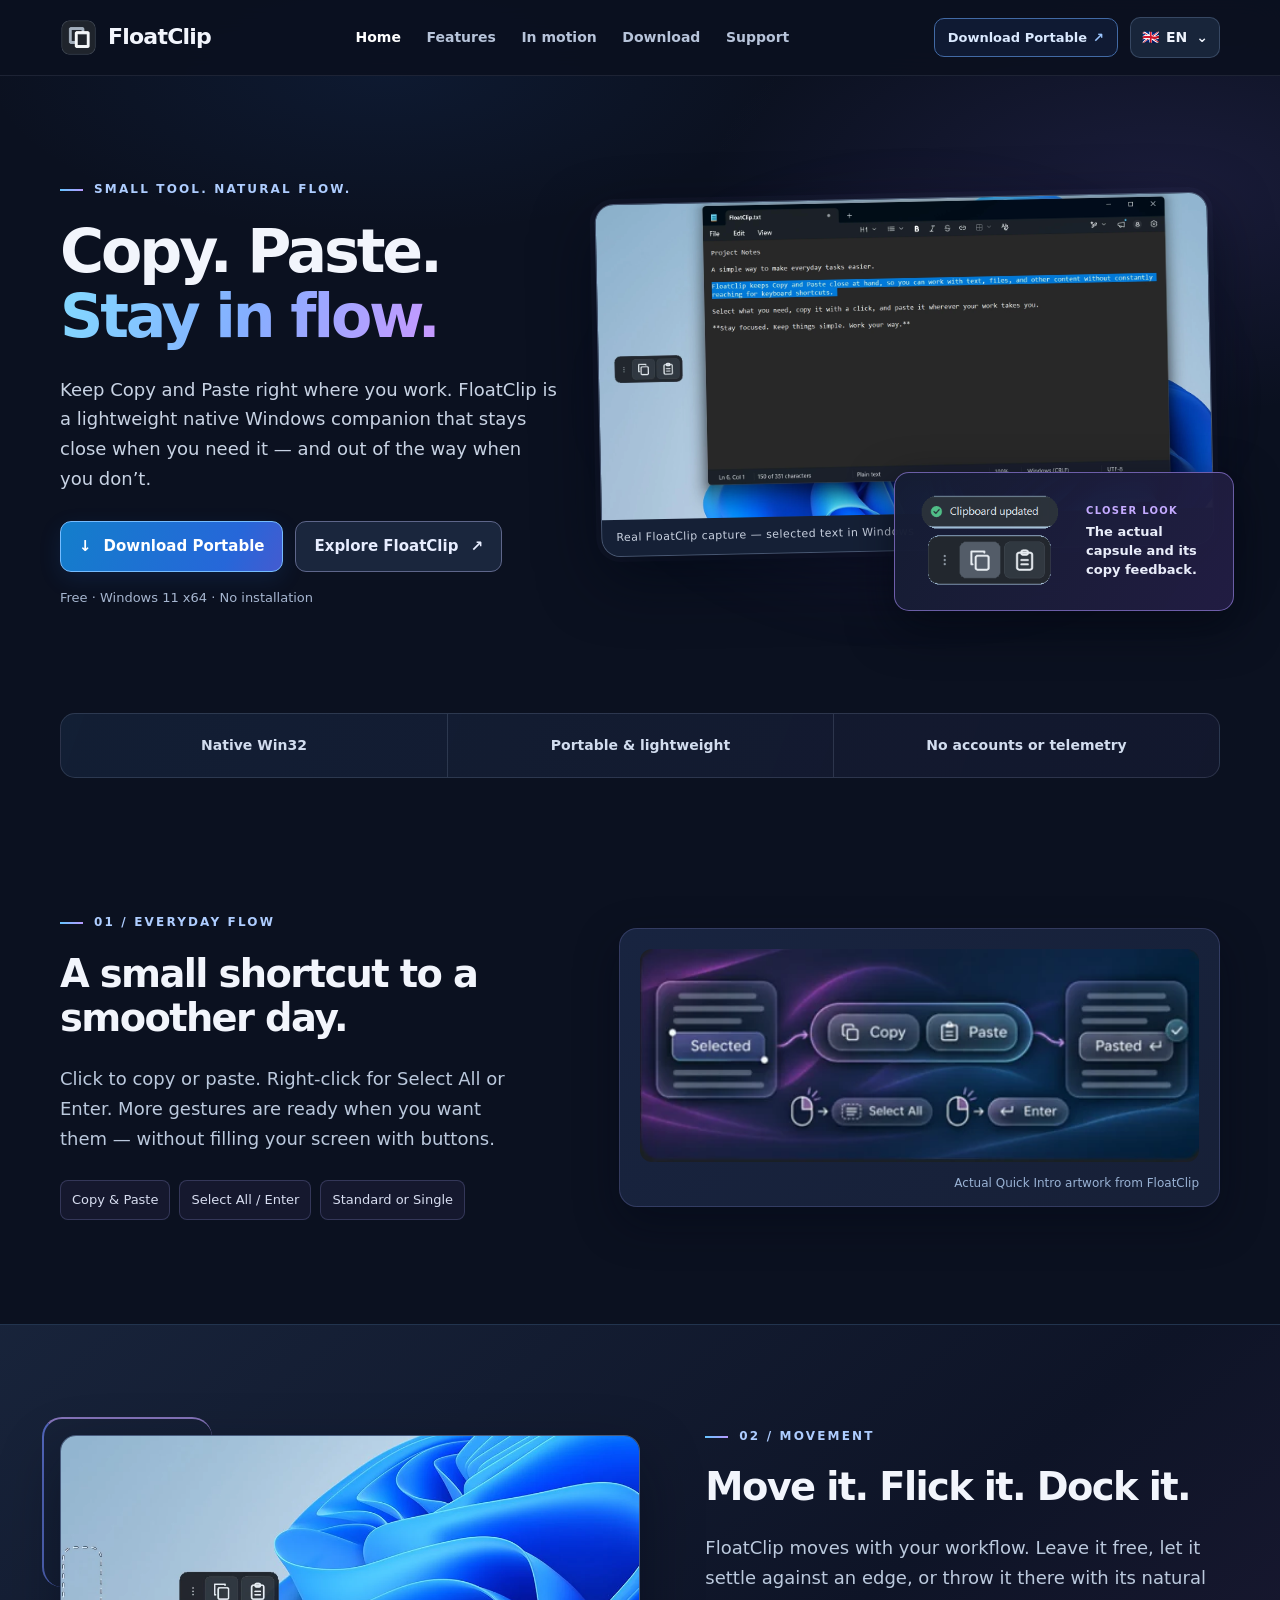
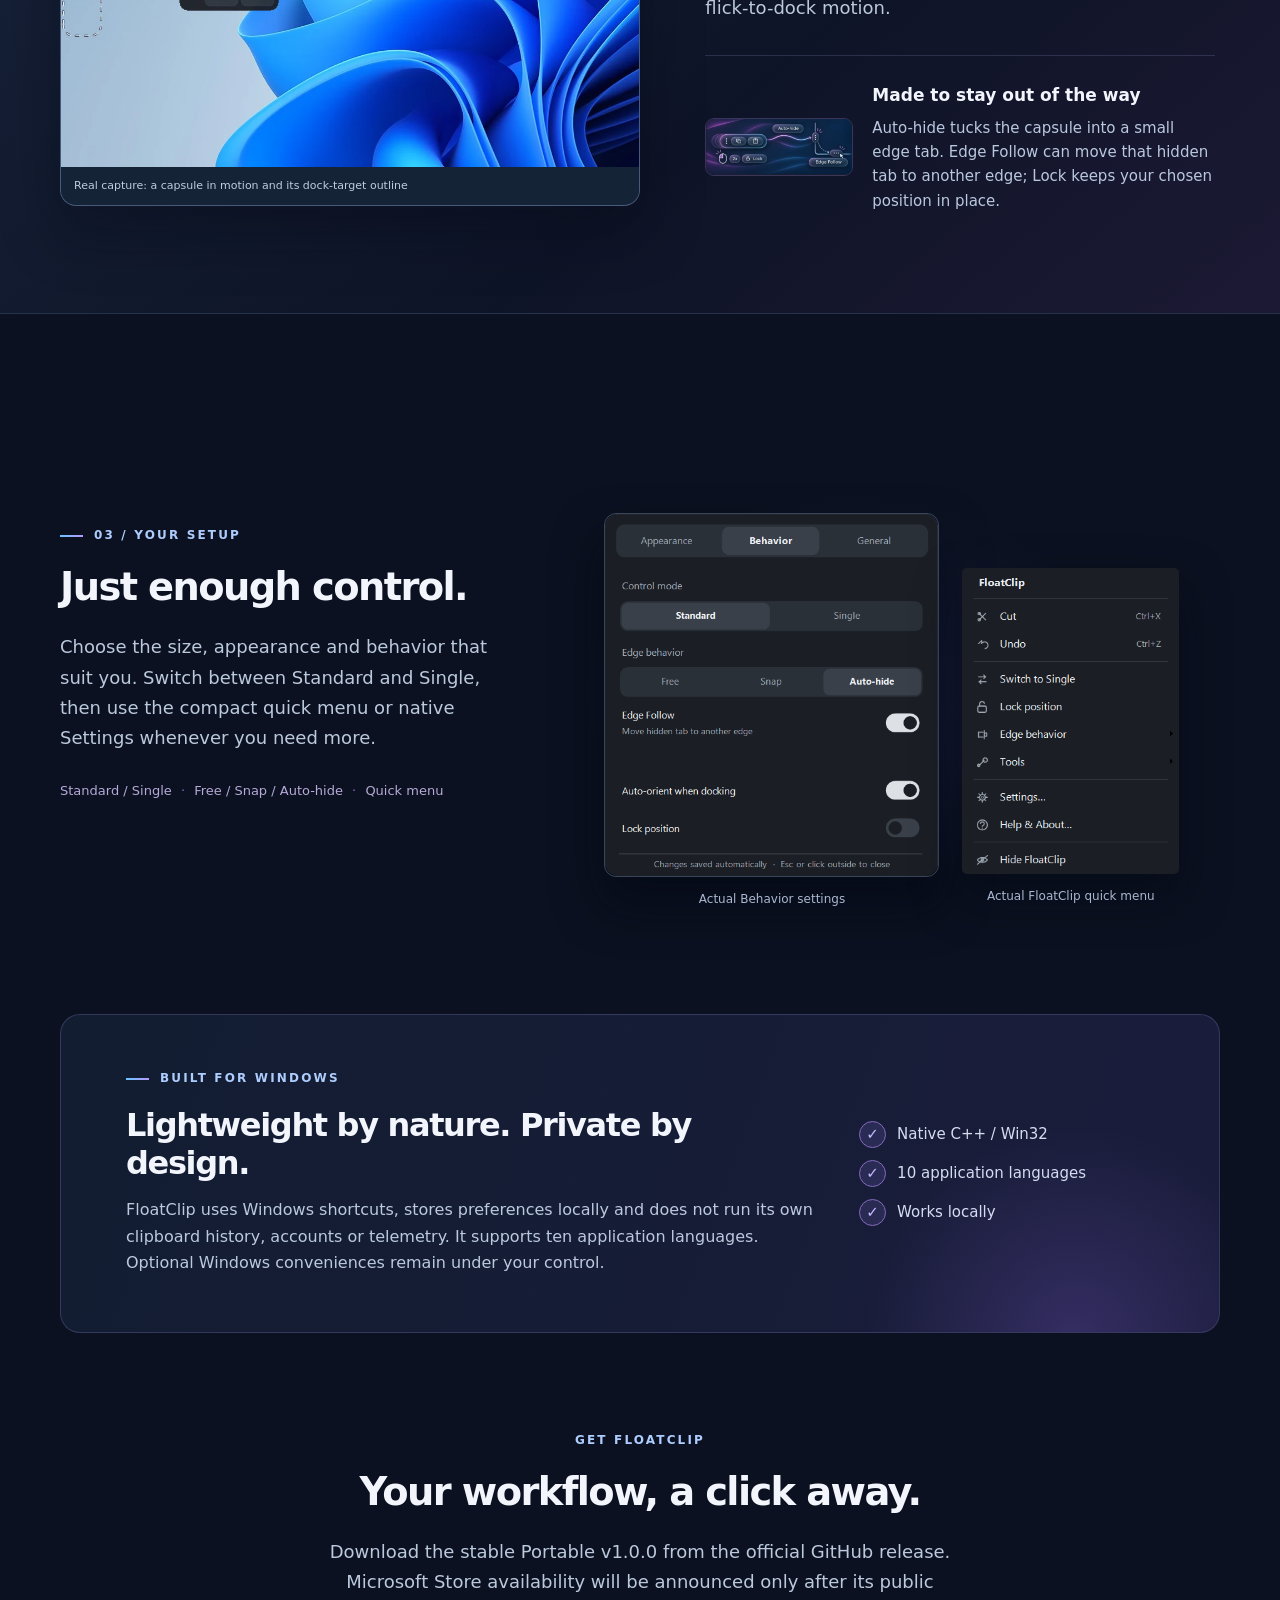
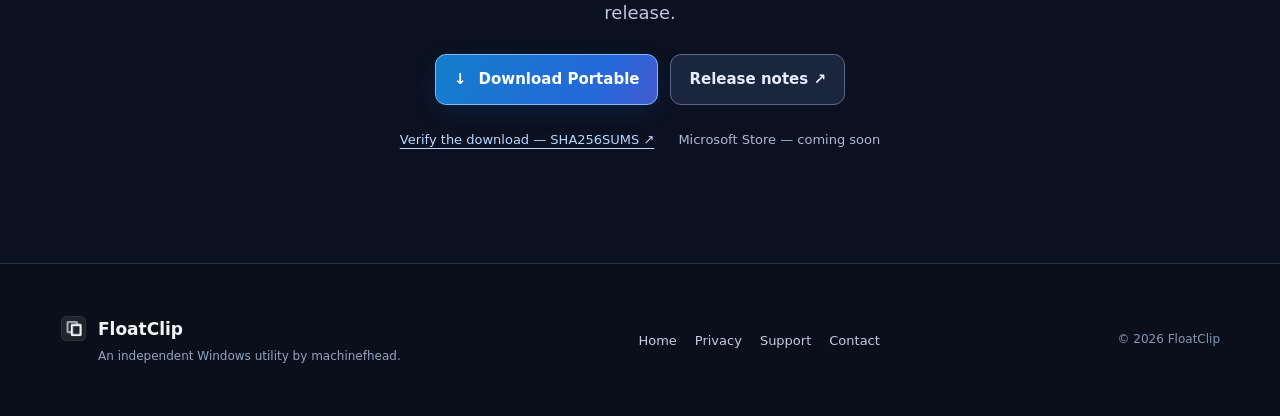
==== commit ef7a72c5: "Publish FloatClip website vNext.3" ====
--- a/index.html
+++ b/index.html
@@ -1,134 +1,19 @@
-<!doctype html>
-<html lang="en">
-<head>
-  <meta charset="utf-8">
-  <meta name="viewport" content="width=device-width, initial-scale=1">
-  <meta name="color-scheme" content="dark">
-  <meta name="description" content="Download FloatClip v1.0.0 Portable free for Windows 11 x64. A native Copy/Paste floating toolbar with no accounts, ads or FloatClip telemetry.">
-  <meta name="theme-color" content="#0c121e">
-  <title>FloatClip — Copy &amp; Paste, right where you work</title>
-  <link rel="canonical" href="https://machinefhead.github.io/floatclip-site/index.html">
-  <link rel="alternate" hreflang="en" href="https://machinefhead.github.io/floatclip-site/index.html">
-  <link rel="alternate" hreflang="sl" href="https://machinefhead.github.io/floatclip-site/index-sl.html">
-  <link rel="alternate" hreflang="x-default" href="https://machinefhead.github.io/floatclip-site/index.html">
-  <meta property="og:type" content="website">
-  <meta property="og:site_name" content="FloatClip">
-  <meta property="og:locale" content="en_US">
-  <meta property="og:title" content="FloatClip — Copy &amp; Paste, right where you work">
-  <meta property="og:description" content="Download FloatClip v1.0.0 Portable free for Windows 11 x64. A native Copy/Paste floating toolbar with no accounts, ads or FloatClip telemetry.">
-  <meta property="og:url" content="https://machinefhead.github.io/floatclip-site/index.html">
-  <meta property="og:image" content="https://machinefhead.github.io/floatclip-site/assets/og-floatclip.jpg">
-  <meta property="og:image:width" content="1200"><meta property="og:image:height" content="630">
-  <meta name="twitter:card" content="summary_large_image">
-  <link rel="icon" href="assets/favicon.ico" sizes="any">
-  <link rel="icon" href="assets/favicon.svg" type="image/svg+xml">
-  <link rel="apple-touch-icon" href="assets/apple-touch-icon.png">
-  <link rel="stylesheet" href="styles.css">
-</head>
-<body>
-<a class="skip" href="#main">Skip to content</a>
-<header class="topbar">
-  <div class="shell headbar">
-    <a class="brand" href="index.html" aria-label="FloatClip"><img src="assets/favicon-64.png" alt="" width="38" height="38">FloatClip</a>
-    <nav class="nav-links" aria-label="Main navigation">
-      <a href="index.html" aria-current="page">Home</a>
-      <a href="index.html#features">Features</a>
-      <a href="index.html#showcase">Showcase</a>
-      <a href="privacy.html">Privacy</a>
-      <a href="support.html">Support</a>
-    </nav>
-    <details class="language-switcher">
-      <summary aria-label="Choose language">
-        <span class="lang-globe"><svg viewBox="0 0 24 24" fill="none" stroke="currentColor" stroke-width="1.7" aria-hidden="true"><circle cx="12" cy="12" r="9"/><path d="M3 12h18M12 3a15 15 0 0 1 0 18M12 3a15 15 0 0 0 0 18"/></svg>EN</span>
-        <svg class="lang-caret" viewBox="0 0 24 24" fill="none" stroke="currentColor" stroke-width="2" aria-hidden="true"><path d="m6 9 6 6 6-6"/></svg>
-      </summary>
-      <div class="language-choices" aria-label="Choose language">
-        <a href="index.html" lang="en" aria-current="page">English <small>EN</small></a>
-        <a href="index-sl.html" lang="sl">Slovenščina <small>SL</small></a>
-      </div>
-    </details>
-  </div>
-</header>
-
-<main id="main">
-  <section class="hero shell" aria-labelledby="hero-title">
-    <div class="hero-copy">
-      <p class="eyebrow">Native Windows 11 utility</p>
-      <h1 id="hero-title">Copy. Paste.<br><span>Keep moving.</span></h1>
-      <p class="hero-lede">The floating toolbar that stays close to your work. Move it freely, dock it to an edge, or let it step out of the way.</p>
-      <div class="actions"><a class="action primary" href="https://github.com/machinefhead/floatclip-releases/releases/download/v1.0.0/FloatClip_v1.0.0_Portable.zip" aria-label="Download FloatClip Portable v1.0.0 ZIP from GitHub">Download Portable<span class="arrow" aria-hidden="true">↓</span></a><a class="action" href="#features">Explore features</a></div>
-      <p class="release-label">Stable v1.0.0 · Windows 11 x64 · Free portable edition</p>
-    </div>
-    <figure class="hero-stage">
-      <img class="hero-desktop" src="assets/desktop-real.webp" alt="Real Windows 11 desktop with Notepad and FloatClip Copy/Paste toolbar beside selected text." width="1400" height="788" fetchpriority="high">
-      <div class="zoom-detail"><img src="assets/capsule-zoom.webp" alt="Enlarged crop of the real FloatClip capsule and Clipboard updated notification." width="555" height="374"></div>
-      <figcaption>REAL WINDOWS CAPTURE · ENLARGED DETAIL</figcaption>
-    </figure>
-  </section>
-  <section class="trust-row shell" aria-label="FloatClip">
-    <div class="trust-item"><strong>Made for Windows 11</strong><span>Native C++ utility · x64</span></div>
-    <div class="trust-item"><strong>Fits your workflow</strong><span>Free · Snap · Auto-hide</span></div>
-    <div class="trust-item"><strong>Local by design</strong><span>No FloatClip account or telemetry</span></div>
-  </section>
-<section class="release-panel shell" id="download" aria-labelledby="download-title">
-  <div class="release-panel-main">
-    <p class="eyebrow">Available now</p>
-    <h2 id="download-title">Get FloatClip <span>v1.0.0</span></h2>
-    <p class="release-panel-lede">Free Portable edition for Windows 11 x64. Download the ZIP, extract it, and run <code>FloatClip.exe</code>. No installer or account required.</p>
-    <div class="actions"><a class="action primary" href="https://github.com/machinefhead/floatclip-releases/releases/download/v1.0.0/FloatClip_v1.0.0_Portable.zip">Download Portable ZIP <span class="arrow" aria-hidden="true">↓</span></a><a class="action" href="https://github.com/machinefhead/floatclip-releases/releases/tag/v1.0.0">View GitHub release <span class="arrow" aria-hidden="true">↗</span></a></div>
-    <p class="license-note">Freeware · Proprietary license · No ads · No FloatClip telemetry · Publisher: machinefhead</p>
-  </div>
-  <div class="release-panel-side">
-    <div class="release-status"><span class="release-status-title">Microsoft Store</span><strong><span class="status-dot" aria-hidden="true"></span>Coming soon</strong><p>v1.0.0 is in certification. The Store download is not publicly available yet.</p></div>
-    <div class="hash-info"><span class="release-status-title">File integrity</span><a href="https://github.com/machinefhead/floatclip-releases/releases/download/v1.0.0/SHA256SUMS.txt">Official SHA256SUMS.txt ↗</a><code title="SHA-256 of FloatClip_v1.0.0_Portable.zip">16B503A7F2C9CF9BECBF46262236BC03976A4BFEBB060DE09E9FC3887390C022</code></div>
-  </div>
+<!doctype html><html lang="en"><head><meta charset="utf-8"><meta name="viewport" content="width=device-width,initial-scale=1"><meta name="color-scheme" content="dark"><meta name="theme-color" content="#0b1120"><title>FloatClip — Copy. Paste. Stay in flow.</title><meta name="description" content="Keep Copy and Paste right where you work. FloatClip is a lightweight native Windows companion that stays close when you need it — and out of the way when you don’t."><link rel="canonical" href="https://machinefhead.github.io/floatclip-site/index.html"><link rel="alternate" hreflang="en" href="https://machinefhead.github.io/floatclip-site/index.html"><link rel="alternate" hreflang="sl" href="https://machinefhead.github.io/floatclip-site/index-sl.html"><link rel="alternate" hreflang="x-default" href="https://machinefhead.github.io/floatclip-site/index.html"><meta property="og:type" content="website"><meta property="og:site_name" content="FloatClip"><meta property="og:title" content="FloatClip — Copy. Paste. Stay in flow."><meta property="og:description" content="Keep Copy and Paste right where you work. FloatClip is a lightweight native Windows companion that stays close when you need it — and out of the way when you don’t."><meta property="og:url" content="https://machinefhead.github.io/floatclip-site/index.html"><meta property="og:image" content="https://machinefhead.github.io/floatclip-site/assets/og-floatclip.jpg"><meta property="og:locale" content="en_US"><meta name="twitter:card" content="summary_large_image"><link rel="icon" href="assets/favicon.ico" sizes="any"><link rel="icon" href="assets/favicon-64.png" type="image/png" sizes="64x64"><link rel="apple-touch-icon" href="assets/apple-touch-icon.png"><link rel="stylesheet" href="styles.css"></head><body><a class="skip" href="#main">Skip to content</a>
+<header class="topbar"><div class="shell headbar">
+ <a class="brand" href="index.html" aria-label="FloatClip — Home"><img src="assets/floatclip-icon.png" width="37" height="37" alt=""><span>FloatClip</span></a>
+ <nav class="desktop-nav" aria-label="Menu"><a href="index.html" aria-current="page">Home</a><a href="index.html#features">Features</a><a href="index.html#motion">In motion</a><a href="index.html#download">Download</a><a href="support.html">Support</a></nav>
+ <div class="head-controls"><a class="header-download" href="https://github.com/machinefhead/floatclip-releases/releases/download/v1.0.0/FloatClip_v1.0.0_Portable.zip">Download Portable<span aria-hidden="true">↗</span></a>
+ <details class="language-switch"><summary aria-label="Choose language"><span aria-hidden="true">🇬🇧</span> <span>EN</span><span class="chevron" aria-hidden="true">⌄</span></summary>
+ <div class="language-pop" role="group" aria-label="Choose language"><a href="index.html" lang="en" aria-current="page"><span aria-hidden="true">🇬🇧</span> English</a><a href="index-sl.html" lang="sl"><span aria-hidden="true">🇸🇮</span> Slovenščina</a></div></details>
+ <details class="mobile-nav"><summary>Menu<span aria-hidden="true"> ☰</span></summary><nav aria-label="Menu"><a href="index.html">Home</a><a href="index.html#features">Features</a><a href="index.html#motion">In motion</a><a href="index.html#download">Download</a><a href="support.html">Support</a></nav></details>
+ </div></div></header><main id="main">
+<section class="hero shell"><div class="hero-copy"><p class="eyebrow">SMALL TOOL. NATURAL FLOW.</p><h1>Copy. Paste.<br><span class="gradient-type">Stay in flow.</span></h1><p class="hero-lede">Keep Copy and Paste right where you work. FloatClip is a lightweight native Windows companion that stays close when you need it — and out of the way when you don’t.</p><div class="hero-actions"><a class="button button-primary" href="https://github.com/machinefhead/floatclip-releases/releases/download/v1.0.0/FloatClip_v1.0.0_Portable.zip"><span aria-hidden="true">↓</span>Download Portable</a><a class="button button-secondary" href="#features">Explore FloatClip<span aria-hidden="true">↗</span></a></div><p class="release-hint">Free · Windows 11 x64 · No installation</p></div>
+<div class="hero-visual"><div class="hero-halo" aria-hidden="true"></div><figure class="hero-scene"><img src="assets/hero-context.webp" alt="Real Windows 11 screen with selected text and FloatClip beside an editor" width="1612" height="828"><figcaption>Real FloatClip capture — selected text in Windows</figcaption></figure><div class="hero-zoom" aria-label="The actual capsule and its copy feedback."><img src="assets/clipboard-capsule.png" width="245" height="142" alt="Clipboard updated notification and the real FloatClip capsule"><div><span>CLOSER LOOK</span><strong>The actual capsule and its copy feedback.</strong></div></div></div>
 </section>
-  <section class="section-head shell" id="features" aria-labelledby="features-title">
-    <p class="eyebrow">The product, up close</p>
-    <h2 id="features-title">A small tool with <span>room to move.</span></h2>
-    <p class="section-lede">Everything here is built from genuine FloatClip screenshots. The layouts are promotional compositions; the interface elements themselves are real.</p>
-  </section>
-  <div id="showcase">
-    <section class="story shell" aria-labelledby="copy-title">
-      <div class="story-copy"><span class="story-tag">01 / Everyday actions</span><h2 id="copy-title">The familiar actions. One tap away.</h2><p>Copy and Paste stay within reach. Right-click Copy for Select All, or right-click Paste for Enter. The toolbar sends familiar Windows shortcuts to the active app.</p><p class="story-note">Real toolbar and selected text, captured in Windows 11. Close-up enlarged for clarity.</p></div>
-      <div class="media-panel copy-media">
-        <div class="selection-frame"><img src="assets/editor-selection.webp" width="1190" height="351" loading="lazy" alt="Close-up of text selected in Notepad, showing the work context for FloatClip."></div>
-        <div class="copy-detail"><img src="assets/capsule-zoom.webp" width="555" height="374" loading="lazy" alt="Enlarged crop of the real FloatClip capsule and Clipboard updated notification."></div>
-        <span class="media-hint">REAL WINDOWS CAPTURE · ENLARGED DETAIL</span>
-      </div>
-    </section>
-    <section class="story reverse shell edge-story" aria-labelledby="edge-title">
-      <div class="story-copy"><span class="story-tag">02 / Edge behavior</span><h2 id="edge-title">Dock it. Hide it. Bring it back.</h2><p>Choose where FloatClip lives. Snap keeps the toolbar visible at the edge; Auto-hide replaces it with a discreet tab. Optional Edge Follow moves that hidden tab between nearby edges.</p><p class="story-note">These are two different real states, shown side by side for explanation — not one continuous screenshot.</p></div>
-      <div class="media-panel edge-panel">
-        <div class="edge-state-row">
-          <figure class="edge-state"><img src="assets/docked-state.webp" alt="Authentic FloatClip toolbar docked vertically at the left screen edge." width="620" height="608" loading="lazy"><figcaption>Docked toolbar</figcaption></figure>
-          <div class="edge-arrow" aria-hidden="true">↝</div>
-          <figure class="edge-state"><img src="assets/hidden-state.webp" alt="Real FloatClip hidden tab with three dots along the left screen edge." width="620" height="608" loading="lazy"><figcaption>Hidden tab</figcaption></figure>
-        </div>
-        <span class="media-hint">TWO AUTHENTIC APP STATES · EDITORIAL LAYOUT</span>
-      </div>
-    </section>
-    <section class="gesture-band shell" aria-labelledby="motion-title">
-      <div><span class="story-tag">03 / Gesture control</span><h2 id="motion-title">A natural way to move.</h2><p>Hold the three-dot grip to drag the toolbar. Release toward an edge to dock; a stronger flick adds a little momentum. Lock it when you find the right spot.</p></div>
-      <figure class="gesture-visual"><img src="assets/gesture-real.webp" alt="Built-in FloatClip Quick Intro illustration with Drag, Flick and Dock examples." width="1040" height="398" loading="lazy"><figcaption>Actual illustration from FloatClip Quick Intro · gesture sequence is explanatory.</figcaption></figure>
-    </section>
-    <section class="story shell" aria-labelledby="settings-title">
-      <div class="story-copy"><span class="story-tag">04 / Personalization</span><h2 id="settings-title">Your desktop. Your rules.</h2><p>Choose a light or dark theme, toolbar size, orientation and idle opacity. Switch between Standard and Single control modes, and decide how FloatClip behaves near the edges.</p><p class="story-note">Actual Settings windows: Behavior (dark) and Appearance (light).</p></div>
-      <div class="settings-stage">
-        <img class="settings-dark" src="assets/settings-behavior.webp" alt="Real FloatClip dark Settings dialog, Behavior tab with Snap selected." width="680" height="739" loading="lazy">
-        <img class="settings-light" src="assets/settings-appearance.webp" alt="Real FloatClip light Settings dialog, Appearance tab." width="680" height="739" loading="lazy">
-        <span class="real-caption">Real FloatClip window</span>
-      </div>
-    </section>
-    <section class="story reverse shell" aria-labelledby="intro-title">
-      <div class="story-copy"><span class="story-tag">05 / Getting started</span><h2 id="intro-title">Understand it in three steps.</h2><p>A short built-in Quick Intro demonstrates click gestures, dragging, docking and Auto-hide — right inside FloatClip.</p><p class="story-note">Real Quick Intro dialog, page 2 of 3.</p></div>
-      <div class="intro-stage"><img src="assets/intro-dialog.webp" alt="Real FloatClip Quick Intro window on the Drag, Flick, Dock page." width="760" height="792" loading="lazy"><span class="real-caption">Real FloatClip window</span></div>
-    </section>
-  </div>
-  <section class="privacy-panel shell" aria-labelledby="privacy-title">
-    <div><span class="story-tag">Privacy, without a trade-off</span><h2 id="privacy-title">A utility that stays on your device.</h2><p>No developer-operated accounts, ads, FloatClip analytics or telemetry. Preferences are stored locally. FloatClip uses Windows clipboard actions and does not keep its own clipboard-history database.</p></div>
-    <div class="actions"><a class="action primary" href="privacy.html">Read the privacy policy<span aria-hidden="true">↗</span></a><a class="action" href="support.html">Get support</a></div>
-  </section>
-  <p class="release-note shell">FloatClip v1.0.0 is publicly available as a free Portable download. Microsoft Store certification is in progress; the Store edition is not public yet. Published by machinefhead.</p>
-</main><footer class="footer"><div class="shell footer-inner"><span>FloatClip · machinefhead · 2026</span><nav class="footer-links" aria-label="Footer links"><a href="privacy.html">Privacy</a><a href="support.html">Support</a><a href="mailto:floatclip.support@proton.me">Email</a></nav></div></footer>
-</body></html>
+<div class="shell proof-strip" aria-label="Product highlights"><div>Native Win32</div><div>Portable &amp; lightweight</div><div>No accounts or telemetry</div></div>
+<section class="section shell feature-section" id="features"><div class="section-intro"><p class="eyebrow">01 / EVERYDAY FLOW</p><h2>A small shortcut to a smoother day.</h2><p>Click to copy or paste. Right-click for Select All or Enter. More gestures are ready when you want them — without filling your screen with buttons.</p><div class="feature-tags"><span>Copy &amp; Paste</span><span>Select All / Enter</span><span>Standard or Single</span></div></div><figure class="illustration-card"><img src="assets/quick-intro-copy.webp" alt="Actual Quick Intro artwork from FloatClip" width="680" height="360" loading="lazy"><figcaption>Actual Quick Intro artwork from FloatClip</figcaption></figure></section>
+<section class="motion-band" id="motion"><div class="shell motion-layout"><div class="motion-showcase"><figure><img src="assets/flick-dock.webp" alt="Real desktop capture of a floating FloatClip capsule with docking preview" width="1530" height="595" loading="lazy"><figcaption>Real capture: a capsule in motion and its dock-target outline</figcaption></figure><div class="motion-accent" aria-hidden="true"></div></div><div class="motion-copy"><p class="eyebrow">02 / MOVEMENT</p><h2>Move it. Flick it. Dock it.</h2><p>FloatClip moves with your workflow. Leave it free, let it settle against an edge, or throw it there with its natural flick-to-dock motion.</p><div class="inline-insight"><img src="assets/quick-intro-hide.webp" alt="FloatClip illustrated Quick Intro explaining Auto-hide and Edge Follow" width="680" height="360" loading="lazy"><div><strong>Made to stay out of the way</strong><p>Auto-hide tucks the capsule into a small edge tab. Edge Follow can move that hidden tab to another edge; Lock keeps your chosen position in place.</p></div></div></div></div></section>
+<section class="section shell settings-section" id="customize"><div class="settings-copy"><p class="eyebrow">03 / YOUR SETUP</p><h2>Just enough control.</h2><p>Choose the size, appearance and behavior that suit you. Switch between Standard and Single, then use the compact quick menu or native Settings whenever you need more.</p><div class="settings-note">Standard / Single <span aria-hidden="true">·</span> Free / Snap / Auto-hide <span aria-hidden="true">·</span> Quick menu</div></div><div class="settings-art"><figure class="settings-window"><a href="assets/settings-behavior.png" target="_blank" rel="noopener" aria-label="Open full Settings capture"><img src="assets/settings-behavior.png" alt="Actual dark FloatClip Behavior settings" width="531" height="577" loading="lazy"></a><figcaption>Actual Behavior settings</figcaption></figure><figure class="menu-window"><a href="assets/quick-menu.png" target="_blank" rel="noopener" aria-label="Open full menu capture"><img src="assets/quick-menu.png" alt="Actual FloatClip quick menu" width="321" height="454" loading="lazy"></a><figcaption>Actual FloatClip quick menu</figcaption></figure></div></section>
+<section class="shell quiet-section"><div class="quiet-glow" aria-hidden="true"></div><div class="quiet-copy"><p class="eyebrow">BUILT FOR WINDOWS</p><h2>Lightweight by nature. Private by design.</h2><p>FloatClip uses Windows shortcuts, stores preferences locally and does not run its own clipboard history, accounts or telemetry. It supports ten application languages. Optional Windows conveniences remain under your control.</p></div><div class="quiet-facts"><span>Native C++ / Win32</span><span>10 application languages</span><span>Works locally</span></div></section>
+<section class="shell download-section" id="download"><p class="eyebrow">GET FLOATCLIP</p><h2>Your workflow, a click away.</h2><p>Download the stable Portable v1.0.0 from the official GitHub release. Microsoft Store availability will be announced only after its public release.</p><div class="hero-actions"><a class="button button-primary" href="https://github.com/machinefhead/floatclip-releases/releases/download/v1.0.0/FloatClip_v1.0.0_Portable.zip"><span aria-hidden="true">↓</span>Download Portable</a><a class="button button-secondary" href="https://github.com/machinefhead/floatclip-releases/releases/tag/v1.0.0" rel="noopener noreferrer">Release notes ↗</a></div><div class="download-meta"><a href="https://github.com/machinefhead/floatclip-releases/releases/download/v1.0.0/SHA256SUMS.txt" rel="noopener noreferrer">Verify the download — SHA256SUMS ↗</a><span>Microsoft Store — coming soon</span></div></section>
+</main><footer class="footer"><div class="shell footer-inner"><div class="footer-brand"><img src="assets/floatclip-icon.png" alt="" width="27" height="27"><div><strong>FloatClip</strong><p>An independent Windows utility by machinefhead.</p></div></div><nav aria-label="Footer"> <a href="index.html">Home</a><a href="privacy.html">Privacy</a><a href="support.html">Support</a><a href="mailto:floatclip.support@proton.me">Contact</a></nav><span class="copyright">© 2026 FloatClip</span></div></footer></body></html>
--- a/styles.css
+++ b/styles.css
@@ -1,223 +1,18 @@
-/* FloatClip — standalone static site. Local assets only, no framework, cookies or telemetry. */
-:root {
-  color-scheme: dark;
-  --base:#0c121e; --base2:#111a29; --panel:#172231; --panel2:#1d2a3a;
-  --text:#f2f5fc; --muted:#aab8ca; --dim:#7f91aa; --line:rgba(174,196,228,.17);
-  --ice:#b6d7ff; --blue:#79b2fb; --violet:#b8a6ed; --content:1200px;
-  font-family: "Segoe UI", Inter, system-ui, -apple-system, BlinkMacSystemFont, sans-serif;
-}
-*,*::before,*::after {box-sizing:border-box}
-html {scroll-behavior:smooth; scroll-padding-top:112px}
-body {margin:0;min-width:320px; background:var(--base);color:var(--text);font-size:16px;line-height:1.65;-webkit-font-smoothing:antialiased}
-body::before {content:"";position:absolute;pointer-events:none;top:0;left:0;right:0;height:1150px;z-index:-1;
-  background:radial-gradient(ellipse 52% 38% at 84% 9%,rgba(81,112,192,.20),transparent 72%),radial-gradient(ellipse 42% 31% at 1% 26%,rgba(104,77,153,.12),transparent 70%),linear-gradient(#101827,#0c121e 84%)}
-a {color:inherit;text-underline-offset:4px}
-a:hover{color:#dce9ff}
-button,summary {font:inherit}
-button:focus-visible,a:focus-visible,summary:focus-visible{outline:3px solid var(--blue);outline-offset:4px;border-radius:8px}
-img {display:block;max-width:100%;height:auto}
-figure,p,h1,h2,h3{margin-top:0}
-.shell{width:min(var(--content),calc(100% - 64px));margin-inline:auto}
-.skip{position:fixed;left:14px;top:-120px;z-index:100;background:#e3efff;color:#112033;padding:11px 16px;border-radius:10px}
-.skip:focus{top:12px}
-.topbar{position:sticky;top:0;z-index:30;border-bottom:1px solid rgba(180,197,220,.12);background:rgba(11,17,29,.88);backdrop-filter:blur(22px);-webkit-backdrop-filter:blur(22px)}
-.headbar{min-height:81px;display:grid;grid-template-columns:auto 1fr auto;gap:25px;align-items:center}
-.brand{display:inline-flex;align-items:center;gap:12px;font-size:23px;letter-spacing:-.045em;font-weight:750;text-decoration:none;white-space:nowrap}
-.brand img{width:38px;height:38px}
-.nav-links{display:flex;flex-wrap:wrap;gap:clamp(12px,2vw,29px);align-items:center;justify-content:flex-end}
-.nav-links a{font-size:14px;font-weight:600;text-decoration:none;color:#adbad0;white-space:nowrap;transition:color .18s}
-.nav-links a:hover,.nav-links a[aria-current="page"]{color:#fff}
-.nav-links a[aria-current="page"]{text-decoration:underline;text-decoration-color:var(--blue);text-decoration-thickness:2px;text-underline-offset:8px}
-.language-switcher{position:relative;justify-self:end;min-width:106px}
-.language-switcher summary{list-style:none;cursor:pointer;display:flex;gap:12px;align-items:center;justify-content:space-between;padding:9px 12px;border:1px solid rgba(179,199,228,.28);border-radius:10px;background:#1c2839;font-size:13px;font-weight:730;line-height:1.2;min-height:42px}
-.language-switcher summary::-webkit-details-marker{display:none}
-.language-switcher summary::marker{content:""}
-.lang-globe{display:inline-flex;align-items:center;gap:7px}
-.lang-globe svg,.lang-caret{width:16px;height:16px;flex:none;opacity:.88}
-.lang-caret{transition:transform .18s}
-.language-switcher[open] .lang-caret{transform:rotate(180deg)}
-.language-choices{position:absolute;right:0;top:calc(100% + 8px);width:190px;border:1px solid #415570;background:#172232;border-radius:13px;padding:6px;box-shadow:0 18px 50px rgba(0,0,0,.45)}
-.language-choices a{display:flex;align-items:center;justify-content:space-between;text-decoration:none;font-weight:630;font-size:14px;padding:11px 12px;color:#dde7f5;border-radius:8px}
-.language-choices a:hover,.language-choices a[aria-current="page"]{background:#2a3c54}
-.language-choices small{color:#aebed6;font-size:11px}
-.eyebrow{font-size:12px;font-weight:780;letter-spacing:.17em;text-transform:uppercase;color:var(--ice);line-height:1.5;margin-bottom:21px}
-.eyebrow::before{content:"";width:20px;height:2px;background:linear-gradient(90deg,var(--violet),var(--blue));display:inline-block;vertical-align:middle;margin-right:10px}
-.hero{min-height:690px;display:grid;grid-template-columns:minmax(0,.91fr) minmax(0,1.09fr);align-items:center;gap:clamp(24px,4vw,67px);padding-top:84px;padding-bottom:100px}
-.hero-copy{position:relative;z-index:1}
-h1,h2,h3{line-height:1.12;letter-spacing:-.048em}
-h1{font-size:clamp(48px,5vw,79px);font-weight:760;margin-bottom:26px}
-h1 span,h2 span,.gradient-word{background:linear-gradient(112deg,#f0f4ff 0%,#aac9f7 46%,#c5b5fb 100%);-webkit-background-clip:text;background-clip:text;color:transparent}
-.hero-lede{font-size:clamp(17px,1.6vw,20px);color:#bfcbdb;max-width:550px;line-height:1.69;margin-bottom:29px}
-.actions{display:flex;align-items:center;gap:13px;flex-wrap:wrap;margin-bottom:26px}
-.action{border:1px solid rgba(164,189,223,.28);border-radius:12px;background:#223047;color:#f6f8ff;padding:12px 19px;min-height:49px;text-decoration:none;font-size:14px;font-weight:720;display:inline-flex;align-items:center;gap:14px;transition:transform .2s,background .2s,border-color .2s}
-.action:hover{transform:translateY(-2px);border-color:#9cbae2;background:#2a3b54}
-.action.primary{background:#d2e3ff;color:#162239;border-color:#d2e3ff}
-.action.primary:hover{background:#edf4ff;color:#162239}
-.action .arrow{font-size:19px;line-height:1}
-.release-label{font-size:12px;color:#99aabe;display:flex;align-items:center;gap:9px;line-height:1.5}
-.release-label::before{content:"";width:7px;height:7px;border:1.5px solid #a1b2c9;border-radius:50%;flex:none}
-.hero-stage{margin:0;position:relative;border-radius:26px;padding:12px;background:linear-gradient(130deg,rgba(126,160,221,.17),rgba(94,91,154,.15));border:1px solid rgba(170,193,232,.25);box-shadow:0 32px 90px rgba(0,0,0,.32)}
-.hero-stage::before{content:"";position:absolute;inset:-64px 0 25% 25%;background:radial-gradient(ellipse,rgba(91,106,195,.20),transparent 69%);z-index:-1;pointer-events:none}
-.hero-desktop{border-radius:17px;width:100%;aspect-ratio:16/9;object-fit:cover}
-.zoom-detail{position:absolute;left:-13%;bottom:-9%;width:min(43%,275px);border:1px solid rgba(197,217,242,.35);background:#8db0cd;border-radius:17px;padding:8px;box-shadow:0 21px 50px rgba(0,0,0,.39)}
-.zoom-detail img{width:100%;border-radius:9px}
-.hero-stage figcaption{position:absolute;right:14px;bottom:-32px;text-transform:uppercase;letter-spacing:.12em;color:#8398af;font-size:10px;font-weight:720;text-align:right}
-.trust-row{border-block:1px solid var(--line);display:grid;grid-template-columns:repeat(3,minmax(0,1fr));padding-block:25px;gap:0}
-.trust-item{padding-inline:30px;border-right:1px solid var(--line);display:flex;flex-direction:column;gap:4px}
-.trust-item:first-child{padding-left:0}.trust-item:last-child{border-right:0}
-.trust-item strong{font-size:14px;font-weight:720;color:#e7edfa}
-.trust-item span{font-size:13px;color:#8fa0b6}
-.section-head{padding-top:145px;padding-bottom:45px;max-width:780px}
-h2{font-size:clamp(36px,4vw,57px);margin-bottom:22px;font-weight:740}
-.section-lede{font-size:17px;color:#afbdd0;max-width:670px;line-height:1.72;margin-bottom:0}
-.story{display:grid;grid-template-columns:.85fr 1.15fr;align-items:center;gap:clamp(28px,6vw,93px);margin:35px auto 120px}
-.story.reverse{grid-template-columns:1.13fr .87fr}
-.story.reverse .story-copy{order:2}
-.story-copy{max-width:510px}
-.story-copy h2{font-size:clamp(34px,3.3vw,48px)}
-.story-copy p{color:#aebed1;font-size:17px;line-height:1.72}
-.story-tag{font-size:11px;letter-spacing:.15em;font-weight:780;text-transform:uppercase;color:#96baff;display:block;margin-bottom:18px}
-.story-note{margin-top:23px;border-left:2px solid rgba(155,179,243,.5);padding-left:18px;font-size:14px!important;color:#99abc1!important}
-.media-panel{position:relative;border:1px solid rgba(167,190,228,.20);border-radius:26px;overflow:hidden;background:radial-gradient(circle at 75% 3%,#2d3767 0,#1b2741 40%,#142235 100%);box-shadow:0 23px 70px rgba(0,0,0,.23)}
-.copy-media{padding:27px 25px 30px;min-height:345px}
-.copy-media .selection-frame{border-radius:13px;overflow:hidden;border:1px solid rgba(198,213,240,.22);box-shadow:0 13px 33px rgba(0,0,0,.30)}
-.copy-media .selection-frame img{width:100%}
-.copy-media .copy-detail{position:relative;width:43%;margin-top:-14px;margin-left:4%;border-radius:12px;overflow:hidden;box-shadow:0 15px 34px rgba(0,0,0,.30)}
-.media-hint{display:block;color:#8fa7c9;text-transform:uppercase;letter-spacing:.12em;font-size:10px;font-weight:760;margin-top:14px}
-.edge-story{margin-top:90px}
-.edge-panel{padding:24px;background:linear-gradient(143deg,#15253a,#1a2440 65%,#21244a)}
-.edge-state-row{display:grid;grid-template-columns:1fr 44px 1fr;align-items:center;gap:9px}
-.edge-state{margin:0;min-width:0}
-.edge-state img{border:1px solid rgba(188,206,233,.2);border-radius:13px;width:100%}
-.edge-state figcaption{padding-top:10px;color:#cbd6e7;font-size:12px;letter-spacing:.01em}
-.edge-arrow{color:#9db8ff;font-size:35px;font-weight:300;text-align:center}
-.edge-panel .media-hint{margin-bottom:0;margin-top:26px}
-.gesture-band{position:relative;display:grid;grid-template-columns:.9fr 1.1fr;gap:46px;align-items:center;padding:52px 55px;border-radius:30px;background:linear-gradient(115deg,#181c39,#15253e 65%,#1a2850);border:1px solid rgba(154,173,219,.22);box-shadow:0 24px 75px rgba(0,0,0,.24);margin-block:60px 125px}
-.gesture-band:before{content:"";position:absolute;top:-20px;left:24px;width:42%;height:2px;background:linear-gradient(90deg,transparent,#9b86f0,transparent);opacity:.55}
-.gesture-band h2{font-size:clamp(34px,3.2vw,45px)}
-.gesture-band p{color:#b5c2d5;font-size:16px}
-.gesture-visual{margin:0}
-.gesture-visual img{width:100%;border-radius:16px;box-shadow:0 20px 45px rgba(0,0,0,.32)}
-.gesture-visual figcaption{font-size:11px;color:#90a3c1;margin-top:12px}
-.settings-stage{min-height:530px;position:relative;display:flex;justify-content:center;align-items:center;gap:0;padding:35px 18px 20px;border-radius:25px;background:radial-gradient(circle at 73% 10%,rgba(112,117,202,.24),transparent 40%),linear-gradient(145deg,#1a2b41,#132034);border:1px solid rgba(157,185,225,.2)}
-.settings-stage img{width:48%;max-width:290px;filter:drop-shadow(0 23px 27px rgba(0,0,0,.38))}
-.settings-stage .settings-dark{transform:translateX(20px) translateY(-16px);z-index:2}
-.settings-stage .settings-light{transform:translateX(-5px) translateY(20px);z-index:1}
-.settings-stage .real-caption{position:absolute;bottom:9px;right:20px;font-size:11px;color:#94a7bf}
-.intro-stage{border:1px solid rgba(169,188,228,.22);border-radius:28px;display:flex;justify-content:center;align-items:center;padding:20px;min-height:460px;position:relative;background:radial-gradient(circle at 46% 41%,rgba(81,90,171,.27),transparent 62%),linear-gradient(155deg,#111e30,#19223b 65%,#17213b)}
-.intro-stage img{width:min(100%,465px);filter:drop-shadow(0 22px 34px rgba(0,0,0,.46))}
-.intro-stage .real-caption{position:absolute;bottom:8px;right:18px;color:#8fa5c1;font-size:11px}
-.privacy-panel{margin-block:10px 110px;padding:48px 56px;border-radius:29px;border:1px solid var(--line);background:linear-gradient(120deg,#172638,#1a2537 55%,#22283c);display:grid;grid-template-columns:1.35fr .65fr;gap:36px;align-items:center}
-.privacy-panel h2{font-size:clamp(31px,3vw,46px)}
-.privacy-panel p{color:#b5c4d5;font-size:16px;max-width:690px}
-.privacy-panel .actions{justify-content:flex-end;margin:0}
-.release-note{border-top:1px solid var(--line);padding:21px 0 55px;color:#899cb2;font-size:13px}
-.footer{border-top:1px solid var(--line);background:#0a101a}
-.footer-inner{min-height:100px;display:flex;align-items:center;justify-content:space-between;gap:18px;flex-wrap:wrap;color:#8e9fb4;font-size:13px}
-.footer-links{display:flex;gap:22px;flex-wrap:wrap}
-.footer a{text-decoration:none;color:#b6c5d9}
-/* Legal and support pages use exactly the same visual system as the homepage. */
-.subpage-hero{padding:90px 0 35px;max-width:850px}
-.subpage-hero h1{font-size:clamp(45px,5.1vw,67px);margin-bottom:16px}
-.subpage-lede{font-size:19px;color:#b7c6d9;max-width:710px}
-.meta-line{font-size:13px;color:#91a7c0}
-.prose-wrap{padding-bottom:112px}
-.prose{max-width:820px;border:1px solid var(--line);border-radius:26px;background:linear-gradient(150deg,#162233,#111b2a);padding:clamp(25px,4.6vw,58px);box-shadow:0 26px 70px rgba(0,0,0,.14)}
-.prose h2{font-size:25px;letter-spacing:-.035em;margin-top:38px;margin-bottom:11px;color:#f3f6fc}
-.prose h2:first-child{margin-top:0}
-.prose p,.prose li{font-size:15.5px;color:#b8c7d9;line-height:1.85;margin-bottom:17px}
-.prose a{color:#b5d6ff}
-.prose code{white-space:normal;overflow-wrap:anywhere;padding:2px 5px;border-radius:4px;background:#25364c;color:#e2eaf8}
-.contact-card{margin-bottom:33px;border:1px solid rgba(165,194,234,.28);border-radius:20px;padding:25px 28px;background:#202f46}
-.contact-card .small{color:#96adc9;font-size:13px;margin:0 0 6px}
-.contact-card a{font-size:clamp(17px,2.3vw,22px);font-weight:720;overflow-wrap:anywhere}
-.contact-card p:last-child{margin-bottom:0}
-@media(max-width:1020px){
-  .shell{width:min(var(--content),calc(100% - 44px))}
-  .headbar{gap:17px}
-  .nav-links{gap:14px}
-  .hero{grid-template-columns:1fr 1fr;gap:30px;min-height:570px}
-  .hero h1{font-size:clamp(45px,5.6vw,65px)}
-  .story{gap:34px}
-  .story.reverse{grid-template-columns:1fr 1fr}
-  .settings-stage{min-height:430px}
-  .gesture-band{padding:35px;gap:25px}
-}
-@media(max-width:720px){
-  html{scroll-padding-top:136px}
-  .shell{width:calc(100% - 36px)}
-  .headbar{grid-template-columns:1fr auto;grid-template-areas:"brand language" "links links";gap:8px;min-height:100px;padding:12px 0}
-  .brand{grid-area:brand;font-size:21px}.brand img{width:35px;height:35px}
-  .language-switcher{grid-area:language}
-  .nav-links{grid-area:links;justify-content:flex-start;gap:10px 17px;padding-top:7px;padding-bottom:6px}
-  .nav-links a{font-size:13px}
-  .hero{grid-template-columns:1fr;gap:45px;padding-top:63px;padding-bottom:108px;min-height:0}
-  .hero-copy{max-width:570px}
-  h1{font-size:clamp(45px,8.4vw,65px)}
-  .hero-lede{font-size:17px}
-  .hero-stage{margin-left:6%;margin-right:0}
-  .zoom-detail{left:-5%;bottom:-11%;width:48%}
-  .hero-stage figcaption{display:none}
-  .trust-row{grid-template-columns:1fr;gap:0;padding-block:0}
-  .trust-item,.trust-item:first-child{padding:15px 2px;border-right:0;border-bottom:1px solid var(--line)}
-  .trust-item:last-child{border-bottom:0}
-  .section-head{padding-top:90px;padding-bottom:15px}
-  .story,.story.reverse{grid-template-columns:1fr;gap:22px;margin:36px auto 86px}
-  .story.reverse .story-copy{order:0}
-  .story-copy h2{font-size:clamp(34px,7.2vw,45px)}
-  .story-copy p{font-size:16px}
-  .copy-media{padding:18px 16px 23px;min-height:0}
-  .edge-state-row{grid-template-columns:1fr;gap:12px}
-  .edge-arrow{transform:rotate(90deg)}
-  .edge-state{width:min(100%,380px);margin-inline:auto}
-  .gesture-band{grid-template-columns:1fr;gap:20px;padding:30px 20px;margin-bottom:85px}
-  .gesture-band h2{font-size:36px}
-  .settings-stage{min-height:0;flex-direction:column;gap:13px;padding:25px 12px 38px}
-  .settings-stage img{width:min(96%,340px);max-width:340px}
-  .settings-stage .settings-dark,.settings-stage .settings-light{transform:none}
-  .intro-stage{min-height:390px;padding:20px}
-  .intro-stage img{width:min(100%,410px)}
-  .privacy-panel{grid-template-columns:1fr;gap:22px;padding:31px 25px;margin-bottom:78px}
-  .privacy-panel .actions{justify-content:flex-start}
-  .footer-inner{padding-block:26px;align-items:flex-start;flex-direction:column;gap:12px}
-  .subpage-hero{padding-top:62px}
-}
-@media(max-width:420px){
-  .shell{width:calc(100% - 28px)}
-  .nav-links{column-gap:15px;row-gap:5px}
-  .hero{padding-top:45px}
-  h1{font-size:43px}
-  .hero-stage{margin-left:1%;border-radius:18px;padding:8px}
-  .hero-desktop{border-radius:11px}
-  .zoom-detail{width:47%;bottom:-13%;left:-3%;padding:5px;border-radius:11px}
-  .hero-stage figcaption{bottom:-28px}
-  .edge-panel{padding:17px}
-  .edge-state-row{gap:8px;grid-template-columns:1fr}
-  .edge-arrow{font-size:25px;transform:rotate(90deg)}
-  .edge-state figcaption{font-size:11px}
-  .settings-stage{min-height:0}
-  .settings-stage .real-caption{font-size:10px}
-  .intro-stage{min-height:315px}
-  .prose{padding:24px 21px;border-radius:18px}
-  .subpage-hero h1{font-size:42px}
-}
-@media(prefers-reduced-motion:reduce){html{scroll-behavior:auto}*,*::before,*::after{transition-duration:.01ms!important;animation-duration:.01ms!important}}
-
-/* Stable v1.0.0 release information; the Store state is intentionally not a link. */
-.release-panel{margin-top:4px;margin-bottom:34px;display:grid;grid-template-columns:minmax(0,1.23fr) minmax(275px,.77fr);gap:30px;align-items:start;padding:35px 39px;border:1px solid rgba(173,198,230,.20);border-radius:24px;background:linear-gradient(118deg,rgba(43,61,87,.56),rgba(23,34,51,.94) 52%,rgba(25,30,54,.95));box-shadow:0 19px 53px rgba(0,0,0,.10)}
-.release-panel .eyebrow{margin-bottom:13px}
-.release-panel h2{font-size:clamp(26px,3vw,37px);margin-bottom:14px}
-.release-panel-lede{color:#c8d4e5;font-size:15px;line-height:1.74;max-width:620px;margin-bottom:18px}
-.release-panel-lede code{color:#e3eeff;background:rgba(150,171,210,.14);padding:2px 6px;border-radius:5px}
-.release-panel .actions{margin-bottom:14px}
-.license-note{color:#9eafc6;font-size:12px;line-height:1.6;margin:0}
-.release-panel-side{display:grid;gap:15px}
-.release-status,.hash-info{border:1px solid rgba(172,193,222,.17);border-radius:15px;background:rgba(11,18,30,.43);padding:17px 19px;min-width:0}
-.release-status-title{font-weight:720;color:#abbdd6;font-size:11px;letter-spacing:.12em;text-transform:uppercase;display:block;margin-bottom:9px}
-.release-status strong{display:flex;align-items:center;gap:9px;color:#e9eefc;font-size:18px;letter-spacing:-.02em;margin-bottom:6px}
-.status-dot{width:8px;height:8px;flex:none;border-radius:50%;background:#a9b8ff;box-shadow:0 0 0 3px rgba(169,184,255,.10)}
-.release-status p{font-size:13px;line-height:1.65;color:#b1c0d4;margin:0}
-.hash-info a{font-size:13px;font-weight:650;color:#c1dcff;display:inline-block;margin-bottom:9px}
-.hash-info code{display:block;overflow-wrap:anywhere;word-break:break-all;color:#9eb4d2;font:11px/1.75 ui-monospace,SFMono-Regular,Consolas,monospace}
-@media (max-width:850px){.release-panel{grid-template-columns:minmax(0,1fr);padding:25px 26px}.release-panel-side{grid-template-columns:repeat(2,minmax(0,1fr))}}
-@media (max-width:620px){.release-panel{padding:23px 18px;gap:20px}.release-panel-side{grid-template-columns:minmax(0,1fr)}.release-panel .action{min-width:0}.release-panel .actions{gap:10px}.release-panel h2{font-size:29px}}
+/* FloatClip Website vNext.3 — B+E+C. Static, local assets, no JS. */
+:root{color-scheme:dark;--bg:#0b1120;--bg2:#101a2a;--panel:#131e30;--panel2:#19263b;--line:rgba(181,199,229,.16);--text:#f2f5fc;--muted:#b8c5d8;--dim:#99acc6;--blue:#69baff;--violet:#b29aff;--max:1160px;font-family:Segoe UI,system-ui,-apple-system,BlinkMacSystemFont,Arial,sans-serif}
+*,*::before,*::after{box-sizing:border-box}html{scroll-behavior:smooth;scroll-padding-top:100px}body{margin:0;background:var(--bg);color:var(--text);font-size:17px;line-height:1.66;-webkit-font-smoothing:antialiased;overflow-x:clip}body::before{content:'';pointer-events:none;position:absolute;inset:0 0 auto;height:900px;background:radial-gradient(ellipse 46% 32% at 91% 21%,rgba(101,82,187,.17),transparent 78%),radial-gradient(ellipse 38% 22% at 30% 8%,rgba(37,96,186,.11),transparent 82%);z-index:-1}img{max-width:100%;height:auto;display:block}a{color:inherit;text-underline-offset:4px}a:hover{color:#fff}a:focus-visible,summary:focus-visible{outline:3px solid #98c7ff;outline-offset:4px;border-radius:5px}.shell{width:min(var(--max),calc(100% - 88px));margin-inline:auto}.skip{position:fixed;top:-130px;left:12px;background:#fff;color:#10203a;padding:12px 18px;z-index:100}.skip:focus{top:12px}
+.topbar{position:sticky;top:0;z-index:40;background:rgba(11,17,32,.93);border-bottom:1px solid rgba(193,201,237,.10);backdrop-filter:blur(16px)}.headbar{display:flex;align-items:center;gap:28px;min-height:75px}.brand{display:inline-flex;align-items:center;gap:11px;font-size:22px;font-weight:770;text-decoration:none;white-space:nowrap;letter-spacing:-.035em}.brand img{object-fit:contain;border-radius:8px}.desktop-nav{display:flex;gap:clamp(12px,2vw,29px);align-items:center;justify-content:center;flex:1}.desktop-nav a{text-decoration:none;font-size:14px;color:#b7c4da;font-weight:630;white-space:nowrap}.desktop-nav a:hover,.desktop-nav a[aria-current=page]{color:#fff}.head-controls{display:flex;align-items:center;gap:12px;margin-left:auto}.header-download{font-size:13px;text-decoration:none;color:#dae9ff;border:1px solid #426aa5;padding:8px 13px;border-radius:10px;white-space:nowrap;background:rgba(39,75,137,.18);font-weight:700}.header-download span{margin-left:6px;color:#9bc6ff}.language-switch{position:relative}.language-switch summary{list-style:none;display:flex;align-items:center;gap:7px;padding:8px 11px;cursor:pointer;border:1px solid rgba(159,188,232,.23);border-radius:10px;background:#18253a;color:#eef3fc;font-size:14px;min-width:81px;font-weight:680}.language-switch summary::-webkit-details-marker{display:none}.language-switch summary::marker{content:''}.language-pop{position:absolute;right:0;top:calc(100% + 10px);min-width:177px;padding:7px;background:#172438;border:1px solid #435b81;border-radius:12px;box-shadow:0 22px 45px #0009}.language-pop a{display:flex;gap:8px;text-decoration:none;font-size:14px;padding:9px;border-radius:7px}.language-pop a:hover,.language-pop a[aria-current=page]{background:#294368}.chevron{margin-left:2px}.mobile-nav{display:none}
+.eyebrow{font-size:12px;font-weight:800;letter-spacing:.18em;line-height:1.45;color:#aecdff;margin:0 0 20px}.eyebrow::before{content:'';display:inline-block;width:23px;height:2px;background:linear-gradient(90deg,#65c5ff,#b799ff);vertical-align:middle;margin-right:11px}.hero{display:grid;grid-template-columns:minmax(0,.89fr) minmax(0,1.11fr);align-items:center;gap:40px;padding-top:82px;padding-bottom:69px;min-height:625px}.hero-copy{position:relative;z-index:2}.hero h1{font-size:clamp(46px,4.7vw,72px);line-height:1.08;letter-spacing:-.052em;margin:0 0 26px;font-weight:780}.gradient-type{background:linear-gradient(110deg,#83d6ff 4%,#84afff 49%,#c49aff 96%);color:transparent;background-clip:text;-webkit-background-clip:text}.hero-lede{color:#c8d3e4;font-size:18px;line-height:1.65;margin:0 0 28px;max-width:510px}.hero-actions{display:flex;flex-wrap:wrap;align-items:center;gap:12px;margin:0 0 15px}.button{min-height:49px;display:inline-flex;align-items:center;justify-content:center;gap:12px;text-decoration:none;font-size:15px;font-weight:750;border-radius:11px;padding:12px 18px;white-space:nowrap;transition:background-color .2s ease,transform .2s ease,border-color .2s ease}.button:hover{transform:translateY(-2px)}.button-primary{color:white!important;background:linear-gradient(115deg,#137ecb 0%,#2667d9 75%,#624fc7 125%);border:1px solid #76bcff;box-shadow:0 7px 22px rgba(32,104,222,.14)}.button-secondary{border:1px solid #5e668a;background:#1a263d;color:#e7edff!important}.button-secondary:hover{border-color:#b4a0ff;background:#242f4b}.release-hint{color:#a6b6d0;font-size:13px;margin:0}.hero-visual{position:relative;min-width:0;padding:23px 9px 64px 0}.hero-halo{position:absolute;inset:5% 0 5% 4%;border-radius:42%;background:radial-gradient(ellipse at 49% 51%,rgba(66,125,234,.24),rgba(139,75,203,.13) 47%,transparent 70%);filter:blur(38px);pointer-events:none}.hero-scene{position:relative;margin:0;overflow:hidden;border-radius:19px;border:1px solid rgba(159,180,223,.3);background:#222f43;box-shadow:0 22px 60px #0208159e,0 0 0 5px rgba(130,147,211,.045);transform:rotate(-1.2deg)}.hero-scene img{width:100%;aspect-ratio:1.94;object-fit:cover}.hero-scene figcaption{font-size:11px;padding:9px 14px;color:#c8d0df;letter-spacing:.04em;background:#152036}.hero-zoom{position:absolute;right:-14px;bottom:4px;display:flex;align-items:center;gap:8px;width:340px;min-height:139px;padding:12px 15px;border-radius:15px;border:1px solid rgba(168,141,248,.58);background:linear-gradient(120deg,rgba(21,29,51,.98),rgba(34,29,67,.97));box-shadow:0 16px 45px #030712ad}.hero-zoom img{width:168px;max-width:57%;flex:0 0 auto}.hero-zoom div{display:flex;flex-direction:column;gap:3px}.hero-zoom span{font-size:10px;font-weight:800;letter-spacing:.13em;color:#c4aaff}.hero-zoom strong{font-size:13px;line-height:1.45;color:#e9edfa;font-weight:620}
+.proof-strip{display:grid;grid-template-columns:repeat(3,1fr);border:1px solid var(--line);border-radius:15px;background:linear-gradient(110deg,rgba(28,47,76,.47),rgba(25,29,55,.57));margin-top:12px;margin-bottom:30px;overflow:hidden}.proof-strip>div{text-align:center;padding:20px 16px;color:#d2ddef;font-size:14px;font-weight:720}.proof-strip>div+div{border-left:1px solid var(--line)}
+.section{padding-top:106px;padding-bottom:104px}.section h2,.motion-copy h2,.quiet-section h2,.download-section h2{font-size:clamp(32px,3vw,46px);line-height:1.16;letter-spacing:-.042em;font-weight:760;margin:0 0 23px}.section p:not(.eyebrow),.motion-copy>p:not(.eyebrow),.quiet-section p:not(.eyebrow),.download-section>p:not(.eyebrow){color:#bbc9dd;font-size:18px;line-height:1.68;margin:0 0 26px}.feature-section{display:grid;grid-template-columns:minmax(0,.9fr) minmax(0,1.1fr);gap:68px;align-items:center}.section-intro{max-width:470px}.feature-tags{display:flex;flex-wrap:wrap;gap:9px}.feature-tags span{font-size:13px;color:#d7ddf0;border:1px solid rgba(166,166,239,.22);padding:8px 11px;background:rgba(79,69,129,.15);border-radius:8px}.illustration-card{margin:0;padding:20px 20px 12px;border:1px solid rgba(145,145,221,.23);border-radius:18px;background:linear-gradient(140deg,#182440,#172037);box-shadow:0 16px 44px #03081669}.illustration-card img{border-radius:12px;width:100%}.illustration-card figcaption{color:#99b2d4;font-size:12px;padding-top:12px;text-align:right}
+.motion-band{background:linear-gradient(140deg,rgba(27,40,65,.8),rgba(15,21,41,.77) 60%,rgba(40,31,65,.6));border-top:1px solid #22344e;border-bottom:1px solid #24334b}.motion-layout{display:grid;grid-template-columns:minmax(0,1.06fr) minmax(0,.94fr);gap:65px;align-items:center;padding-top:103px;padding-bottom:100px}.motion-showcase{position:relative}.motion-showcase figure{margin:0;border:1px solid rgba(154,172,229,.32);background:#21344a;border-radius:16px;overflow:hidden;box-shadow:0 24px 60px #040a1769;position:relative;z-index:1}.motion-showcase img{width:100%;aspect-ratio:1.75;object-fit:cover;object-position:left center}.motion-showcase figcaption{font-size:11px;color:#c1cddd;background:#152337;padding:10px 13px}.motion-accent{position:absolute;inset:-18px auto auto -18px;width:170px;height:170px;border-top:2px solid #c0a0ff;border-left:2px solid #718aff;border-radius:20px;opacity:.65}.motion-copy{max-width:510px}.inline-insight{margin-top:31px;border-top:1px solid rgba(160,170,221,.18);padding-top:25px;display:grid;grid-template-columns:148px 1fr;align-items:center;gap:19px}.inline-insight img{width:148px;height:auto;border-radius:9px;border:1px solid rgba(197,155,248,.24)}.inline-insight strong{font-size:17px;font-weight:760}.inline-insight p{font-size:15px;color:#b9c8de;line-height:1.62;margin:7px 0 0}
+.settings-section{display:grid;grid-template-columns:minmax(0,.8fr) minmax(0,1.2fr);gap:66px;align-items:center}.settings-copy{max-width:430px}.settings-note{font-size:13px;line-height:1.8;color:#b6a9d7}.settings-note span{color:#856bc5;margin-inline:5px}.settings-art{position:relative;display:flex;align-items:flex-end;gap:23px;justify-content:center;min-height:490px;background:radial-gradient(ellipse 54% 53% at 44% 55%,rgba(101,84,186,.18),transparent 76%)}.settings-art figure{margin:0;position:relative}.settings-art a{display:block}.settings-window{width:58%;max-width:335px}.settings-window img{width:100%;border-radius:12px;box-shadow:0 26px 48px #03071399;border:1px solid #39465a}.menu-window{width:33%;max-width:218px;margin-bottom:3px!important}.menu-window img{width:100%;box-shadow:0 21px 46px #03071388;border-radius:5px}.settings-art figcaption{font-size:12px;color:#a9b7d0;text-align:center;margin-top:13px}
+.quiet-section{position:relative;overflow:hidden;border:1px solid rgba(153,151,225,.23);border-radius:20px;min-height:275px;padding:55px 65px;display:grid;grid-template-columns:1.4fr .6fr;gap:45px;align-items:center;background:linear-gradient(110deg,#121d31 0%,#1a1c3b 100%);margin-bottom:99px}.quiet-glow{position:absolute;inset:auto -80px -220px auto;width:450px;height:430px;border-radius:50%;background:radial-gradient(circle,rgba(149,107,241,.22),transparent 68%);pointer-events:none}.quiet-copy{position:relative;z-index:1}.quiet-copy h2{font-size:clamp(29px,2.5vw,38px);margin-bottom:15px}.quiet-section p:not(.eyebrow){font-size:16px;margin-bottom:0}.quiet-facts{display:flex;flex-direction:column;gap:12px;position:relative;z-index:1}.quiet-facts span{display:flex;align-items:center;gap:11px;font-size:15px;color:#d4dcf0}.quiet-facts span::before{content:'✓';display:grid;place-items:center;min-width:27px;height:27px;border-radius:50%;background:rgba(127,111,213,.18);border:1px solid #846abc;color:#c7b9ff;font-size:15px}
+.download-section{text-align:center;max-width:850px;padding:0 0 113px}.download-section .eyebrow::before{display:none}.download-section p:not(.eyebrow){margin-inline:auto;max-width:650px}.download-section .hero-actions{justify-content:center;margin-top:22px}.download-meta{display:flex;gap:24px;flex-wrap:wrap;align-items:center;justify-content:center;color:#abbad1;font-size:13px;margin-top:24px}.download-meta a{color:#b9d8ff}
+.footer{border-top:1px solid #293347;background:#0a0f1b}.footer-inner{min-height:152px;padding-top:28px;padding-bottom:28px;display:flex;gap:35px;align-items:center;justify-content:space-between}.footer-brand{display:flex;align-items:flex-start;gap:11px;max-width:350px}.footer-brand strong{font-size:17px}.footer-brand p{font-size:12px;color:#91a3c0;margin:4px 0 0;line-height:1.55}.footer-inner nav{display:flex;flex-wrap:wrap;gap:18px}.footer-inner nav a{font-size:13px;color:#c0cde1;text-decoration:none}.copyright{font-size:12px;color:#8798b2;white-space:nowrap}
+.subpage-main{padding-bottom:100px}.subpage-top{padding-top:92px;padding-bottom:40px}.subpage-top h1{font-size:clamp(39px,4.8vw,62px);letter-spacing:-.05em;line-height:1.14;margin:0 0 18px}.subpage-top>p:not(.eyebrow){color:#bfcbde;font-size:18px;max-width:750px}.subpage-top .legal-meta{font-size:13px!important;color:#93a9c9!important;margin-top:15px}.legal-body{max-width:900px;padding:35px 48px 52px;border-radius:17px;background:rgba(20,30,49,.76);border:1px solid var(--line);box-shadow:0 20px 50px #02071556}.legal-body h2{font-size:23px;letter-spacing:-.025em;color:#eaf1ff;line-height:1.3;margin:33px 0 11px}.legal-body h2:first-child{margin-top:0}.legal-body p,.legal-body ul,.legal-body ol{color:#c4d0e1;font-size:16px;line-height:1.75;margin:0 0 15px}.legal-body a{color:#a6cdff;overflow-wrap:anywhere}.legal-body code{font-size:14px;background:#0b1422;padding:2px 5px;overflow-wrap:anywhere}.legal-body li{margin:6px 0}
+@media(max-width:1080px){.shell{width:min(var(--max),calc(100% - 52px))}.headbar{gap:20px}.desktop-nav{gap:14px}.header-download{display:none}.hero{gap:25px}.hero-zoom{right:0;width:310px}.motion-layout{gap:35px}.feature-section,.settings-section{gap:35px}}
+@media(max-width:780px){.shell{width:min(var(--max),calc(100% - 36px))}.desktop-nav{display:none}.mobile-nav{display:block;position:relative;order:2}.mobile-nav summary{list-style:none;cursor:pointer;font-size:13px;font-weight:700;border:1px solid #344763;border-radius:9px;padding:7px 9px;white-space:nowrap}.mobile-nav summary::-webkit-details-marker{display:none}.mobile-nav summary::marker{content:''}.mobile-nav nav{position:absolute;right:0;top:calc(100% + 13px);min-width:180px;display:flex;flex-direction:column;gap:0;padding:8px;border-radius:11px;background:#18243a;border:1px solid #405579;box-shadow:0 22px 45px #0009}.mobile-nav nav a{font-size:15px;text-decoration:none;padding:8px 10px;color:#e9efff;border-radius:6px}.mobile-nav nav a:hover{background:#30435f}.head-controls{gap:9px}.headbar{min-height:67px}.brand{font-size:21px}.brand img{width:34px;height:34px}.hero{grid-template-columns:1fr;padding-top:63px;padding-bottom:65px;min-height:0;gap:35px}.hero h1{font-size:clamp(44px,8vw,64px)}.hero-lede{max-width:680px}.hero-visual{max-width:700px;width:100%;margin-inline:auto;padding:12px 8px 60px 8px}.hero-zoom{right:0;bottom:0}.proof-strip{margin-top:0}.feature-section,.motion-layout,.settings-section{grid-template-columns:1fr}.section{padding-block:80px}.feature-section{gap:32px}.section-intro,.settings-copy{max-width:700px}.motion-layout{padding-top:80px;padding-bottom:80px}.motion-copy{max-width:700px}.settings-section{gap:29px}.settings-art{min-height:0}.settings-window{max-width:350px}.quiet-section{padding:38px;grid-template-columns:1fr;gap:26px}.quiet-facts{display:flex;flex-direction:row;flex-wrap:wrap;gap:10px 18px}.footer-inner{align-items:flex-start;flex-wrap:wrap}.copyright{margin-left:auto}.subpage-top{padding-top:65px}}
+@media(max-width:500px){body{font-size:16px}.shell{width:calc(100% - 32px)}.brand{gap:7px;font-size:19px}.brand img{width:30px;height:30px}.headbar{gap:8px;min-height:62px}.language-switch summary{padding:7px 8px;min-width:0;font-size:13px}.hero{padding-top:45px;padding-bottom:48px;gap:24px}.eyebrow{font-size:10.5px;letter-spacing:.14em;margin-bottom:17px}.eyebrow::before{width:15px;margin-right:7px}.hero h1{font-size:clamp(39px,10vw,51px);margin-bottom:19px}.hero-lede{font-size:16.5px;line-height:1.6;margin-bottom:23px}.button{font-size:14px;padding:10px 13px;min-height:46px}.release-hint{font-size:12px}.hero-visual{padding:0 0 86px}.hero-scene{border-radius:13px;transform:none}.hero-scene img{aspect-ratio:1.63;object-position:left center}.hero-scene figcaption{display:none}.hero-zoom{bottom:0;width:min(100%,330px);min-height:115px;padding:8px;gap:6px;right:0}.hero-zoom img{width:140px;max-width:51%}.hero-zoom strong{font-size:12px}.hero-zoom span{font-size:9px}.proof-strip{grid-template-columns:1fr}.proof-strip>div{padding:10px;font-size:13px}.proof-strip>div+div{border-left:0;border-top:1px solid var(--line)}.section{padding-block:69px}.section h2,.motion-copy h2,.quiet-section h2,.download-section h2{font-size:32px}.section p:not(.eyebrow),.motion-copy>p:not(.eyebrow),.download-section>p:not(.eyebrow){font-size:16px}.illustration-card{padding:10px 10px 8px;border-radius:12px}.illustration-card figcaption{font-size:10px}.motion-layout{padding-block:66px;gap:29px}.motion-showcase img{aspect-ratio:1.36;object-position:8% center}.motion-accent{display:none}.inline-insight{grid-template-columns:1fr;gap:12px}.inline-insight img{width:100%;max-width:300px}.inline-insight p{font-size:15px}.settings-art{gap:0;display:flex;flex-direction:column;align-items:center}.settings-window{width:78%;max-width:330px;align-self:flex-start}.menu-window{width:52%;max-width:210px;align-self:flex-end;margin-top:-90px!important;margin-right:4px!important}.settings-art figcaption{font-size:10px}.quiet-section{padding:26px 20px;margin-bottom:70px}.quiet-section h2{font-size:29px}.quiet-section p:not(.eyebrow){font-size:15px}.quiet-facts{flex-direction:column}.download-section{padding-bottom:78px}.download-meta{gap:10px}.footer-inner{gap:19px}.footer-inner nav{gap:12px 18px}.copyright{margin-left:0}.subpage-top{padding-top:45px;padding-bottom:22px}.subpage-top h1{font-size:38px}.subpage-top>p:not(.eyebrow){font-size:16px}.legal-body{padding:22px 19px 35px}.legal-body p,.legal-body ul{font-size:15px}.legal-body h2{font-size:21px}}
+@media(max-width:350px){.brand{font-size:18px}.hero h1{font-size:37px}.hero-actions{gap:8px}.button{font-size:13px;padding:9px 10px}.mobile-nav summary{font-size:12px}.hero-zoom strong{font-size:11px}}
+@media(prefers-reduced-motion:reduce){html{scroll-behavior:auto}.button{transition:none}.button:hover{transform:none}}
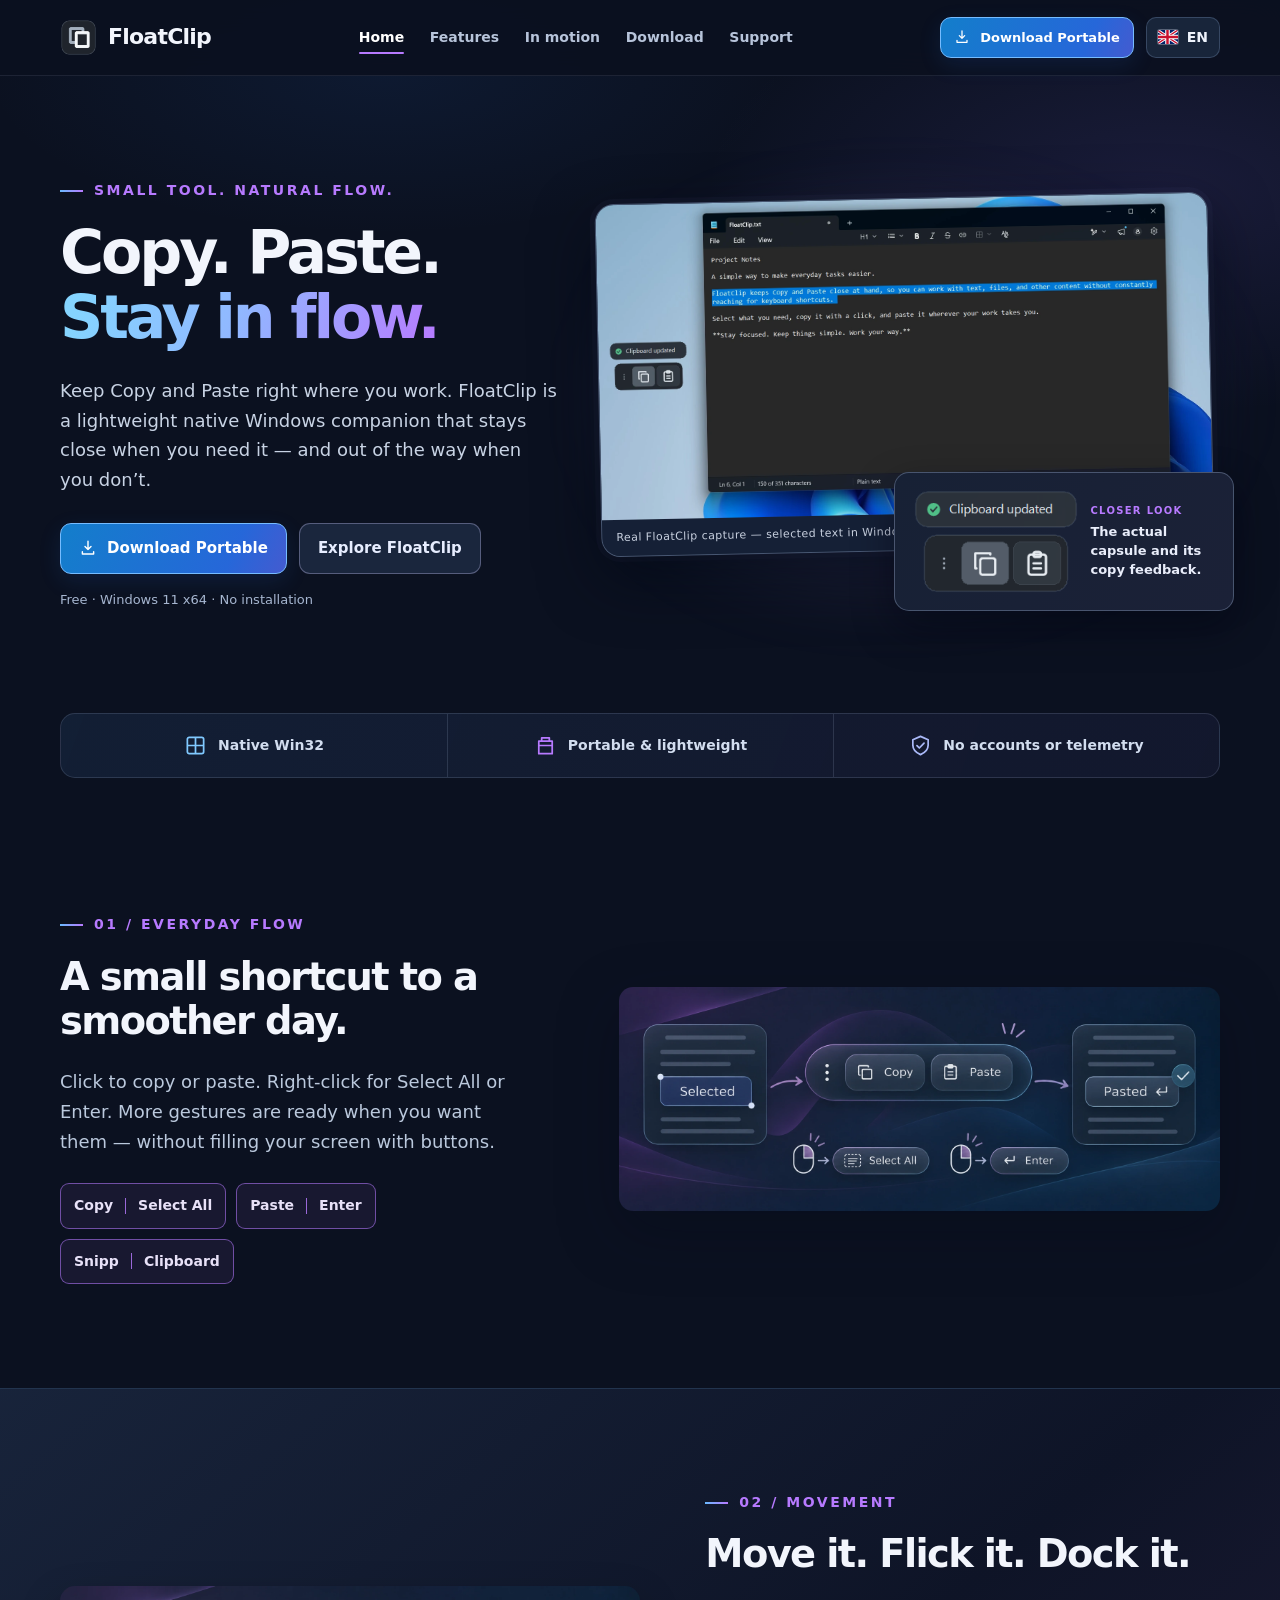
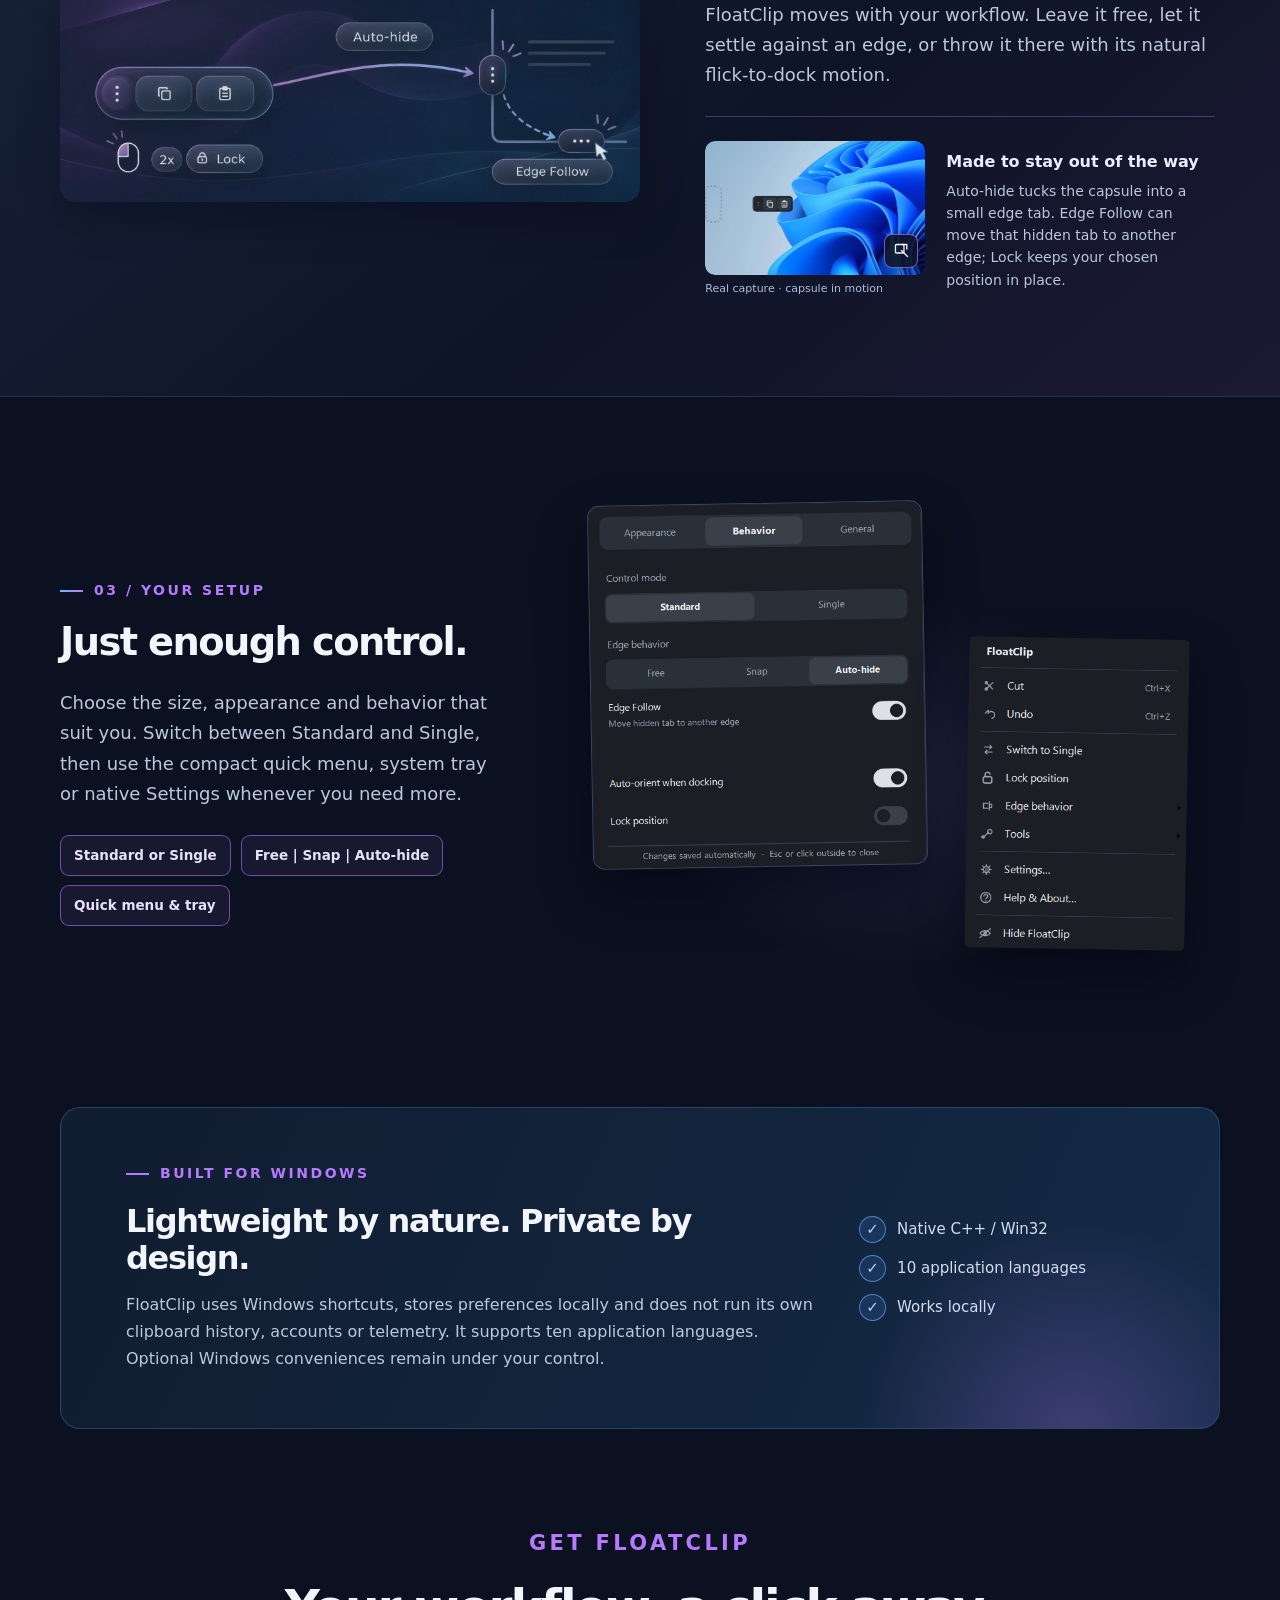
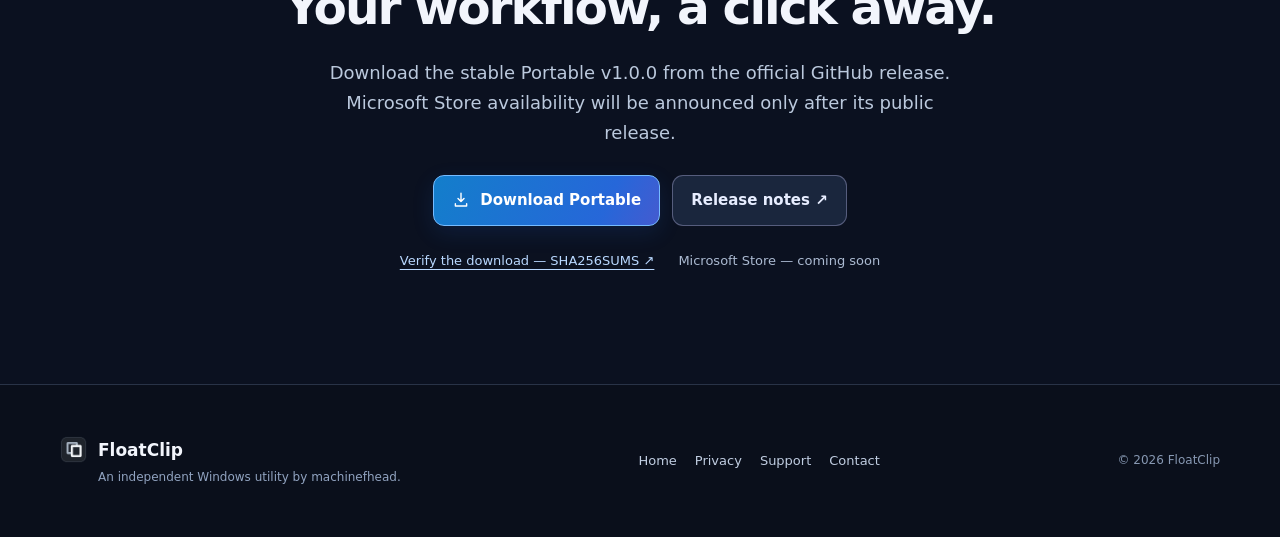
==== commit 5ac3037f: "Publish FloatClip website vNext3.7" ====
--- a/index.html
+++ b/index.html
@@ -1,19 +1,19 @@
-<!doctype html><html lang="en"><head><meta charset="utf-8"><meta name="viewport" content="width=device-width,initial-scale=1"><meta name="color-scheme" content="dark"><meta name="theme-color" content="#0b1120"><title>FloatClip — Copy. Paste. Stay in flow.</title><meta name="description" content="Keep Copy and Paste right where you work. FloatClip is a lightweight native Windows companion that stays close when you need it — and out of the way when you don’t."><link rel="canonical" href="https://machinefhead.github.io/floatclip-site/index.html"><link rel="alternate" hreflang="en" href="https://machinefhead.github.io/floatclip-site/index.html"><link rel="alternate" hreflang="sl" href="https://machinefhead.github.io/floatclip-site/index-sl.html"><link rel="alternate" hreflang="x-default" href="https://machinefhead.github.io/floatclip-site/index.html"><meta property="og:type" content="website"><meta property="og:site_name" content="FloatClip"><meta property="og:title" content="FloatClip — Copy. Paste. Stay in flow."><meta property="og:description" content="Keep Copy and Paste right where you work. FloatClip is a lightweight native Windows companion that stays close when you need it — and out of the way when you don’t."><meta property="og:url" content="https://machinefhead.github.io/floatclip-site/index.html"><meta property="og:image" content="https://machinefhead.github.io/floatclip-site/assets/og-floatclip.jpg"><meta property="og:locale" content="en_US"><meta name="twitter:card" content="summary_large_image"><link rel="icon" href="assets/favicon.ico" sizes="any"><link rel="icon" href="assets/favicon-64.png" type="image/png" sizes="64x64"><link rel="apple-touch-icon" href="assets/apple-touch-icon.png"><link rel="stylesheet" href="styles.css"></head><body><a class="skip" href="#main">Skip to content</a>
+<!doctype html><html lang="en"><head><meta charset="utf-8"><meta name="viewport" content="width=device-width,initial-scale=1"><meta name="color-scheme" content="dark"><meta name="theme-color" content="#0b1120"><title>FloatClip — Copy. Paste. Stay in flow.</title><meta name="description" content="Keep Copy and Paste right where you work. FloatClip is a lightweight native Windows companion that stays close when you need it — and out of the way when you don’t."><link rel="canonical" href="https://machinefhead.github.io/floatclip-site/index.html"><link rel="alternate" hreflang="en" href="https://machinefhead.github.io/floatclip-site/index.html"><link rel="alternate" hreflang="sl" href="https://machinefhead.github.io/floatclip-site/index-sl.html"><link rel="alternate" hreflang="x-default" href="https://machinefhead.github.io/floatclip-site/index.html"><meta property="og:type" content="website"><meta property="og:site_name" content="FloatClip"><meta property="og:title" content="FloatClip — Copy. Paste. Stay in flow."><meta property="og:description" content="Keep Copy and Paste right where you work. FloatClip is a lightweight native Windows companion that stays close when you need it — and out of the way when you don’t."><meta property="og:url" content="https://machinefhead.github.io/floatclip-site/index.html"><meta property="og:image" content="https://machinefhead.github.io/floatclip-site/assets/og-floatclip.jpg"><meta property="og:locale" content="en_US"><meta name="twitter:card" content="summary_large_image"><link rel="icon" href="assets/favicon.ico" sizes="any"><link rel="icon" href="assets/favicon-64.png" type="image/png" sizes="64x64"><link rel="apple-touch-icon" href="assets/apple-touch-icon.png"><link rel="stylesheet" href="styles.css?v=3.7"></head><body><a class="skip" href="#main">Skip to content</a>
 <header class="topbar"><div class="shell headbar">
  <a class="brand" href="index.html" aria-label="FloatClip — Home"><img src="assets/floatclip-icon.png" width="37" height="37" alt=""><span>FloatClip</span></a>
  <nav class="desktop-nav" aria-label="Menu"><a href="index.html" aria-current="page">Home</a><a href="index.html#features">Features</a><a href="index.html#motion">In motion</a><a href="index.html#download">Download</a><a href="support.html">Support</a></nav>
- <div class="head-controls"><a class="header-download" href="https://github.com/machinefhead/floatclip-releases/releases/download/v1.0.0/FloatClip_v1.0.0_Portable.zip">Download Portable<span aria-hidden="true">↗</span></a>
- <details class="language-switch"><summary aria-label="Choose language"><span aria-hidden="true">🇬🇧</span> <span>EN</span><span class="chevron" aria-hidden="true">⌄</span></summary>
- <div class="language-pop" role="group" aria-label="Choose language"><a href="index.html" lang="en" aria-current="page"><span aria-hidden="true">🇬🇧</span> English</a><a href="index-sl.html" lang="sl"><span aria-hidden="true">🇸🇮</span> Slovenščina</a></div></details>
- <details class="mobile-nav"><summary>Menu<span aria-hidden="true"> ☰</span></summary><nav aria-label="Menu"><a href="index.html">Home</a><a href="index.html#features">Features</a><a href="index.html#motion">In motion</a><a href="index.html#download">Download</a><a href="support.html">Support</a></nav></details>
+ <div class="head-controls"><a class="header-download" href="https://github.com/machinefhead/floatclip-releases/releases/download/v1.0.0/FloatClip_v1.0.0_Portable.zip"><svg class="download-icon" xmlns="http://www.w3.org/2000/svg" viewBox="0 0 24 24" fill="none" stroke="currentColor" stroke-width="1.9" stroke-linecap="round" stroke-linejoin="round" aria-hidden="true" focusable="false"><path d="M12 3v11m-4-4 4 4 4-4M4.5 17v3h15v-3"/></svg>Download Portable</a>
+ <div class="language-switch"><button class="language-trigger" type="button" popovertarget="language-options" aria-label="Choose language"><img class="flag-icon" src="assets/flag-gb.svg" alt="" width="20" height="14"> <span>EN</span></button>
+ <div class="language-pop" id="language-options" popover="auto" role="group" aria-label="Choose language"><a href="index.html" lang="en" aria-current="page"><img class="flag-icon" src="assets/flag-gb.svg" alt="" width="20" height="14"> English</a><a href="index-sl.html" lang="sl"><img class="flag-icon" src="assets/flag-si.svg" alt="" width="20" height="14"> Slovenščina</a></div></div>
+ <nav class="mobile-nav" aria-label="Menu"><a href="index.html">Home</a><a href="index.html#features">Features</a><a href="index.html#motion">In motion</a><a href="index.html#download">Download</a><a href="support.html">Support</a></nav>
  </div></div></header><main id="main">
-<section class="hero shell"><div class="hero-copy"><p class="eyebrow">SMALL TOOL. NATURAL FLOW.</p><h1>Copy. Paste.<br><span class="gradient-type">Stay in flow.</span></h1><p class="hero-lede">Keep Copy and Paste right where you work. FloatClip is a lightweight native Windows companion that stays close when you need it — and out of the way when you don’t.</p><div class="hero-actions"><a class="button button-primary" href="https://github.com/machinefhead/floatclip-releases/releases/download/v1.0.0/FloatClip_v1.0.0_Portable.zip"><span aria-hidden="true">↓</span>Download Portable</a><a class="button button-secondary" href="#features">Explore FloatClip<span aria-hidden="true">↗</span></a></div><p class="release-hint">Free · Windows 11 x64 · No installation</p></div>
-<div class="hero-visual"><div class="hero-halo" aria-hidden="true"></div><figure class="hero-scene"><img src="assets/hero-context.webp" alt="Real Windows 11 screen with selected text and FloatClip beside an editor" width="1612" height="828"><figcaption>Real FloatClip capture — selected text in Windows</figcaption></figure><div class="hero-zoom" aria-label="The actual capsule and its copy feedback."><img src="assets/clipboard-capsule.png" width="245" height="142" alt="Clipboard updated notification and the real FloatClip capsule"><div><span>CLOSER LOOK</span><strong>The actual capsule and its copy feedback.</strong></div></div></div>
+<section class="hero shell"><div class="hero-copy"><p class="eyebrow">SMALL TOOL. NATURAL FLOW.</p><h1>Copy. Paste.<br><span class="gradient-type">Stay in flow.</span></h1><p class="hero-lede">Keep Copy and Paste right where you work. FloatClip is a lightweight native Windows companion that stays close when you need it — and out of the way when you don’t.</p><div class="hero-actions"><a class="button button-primary" href="https://github.com/machinefhead/floatclip-releases/releases/download/v1.0.0/FloatClip_v1.0.0_Portable.zip"><svg class="download-icon" xmlns="http://www.w3.org/2000/svg" viewBox="0 0 24 24" fill="none" stroke="currentColor" stroke-width="1.9" stroke-linecap="round" stroke-linejoin="round" aria-hidden="true" focusable="false"><path d="M12 3v11m-4-4 4 4 4-4M4.5 17v3h15v-3"/></svg>Download Portable</a><a class="button button-secondary" href="#features">Explore FloatClip</a></div><p class="release-hint">Free · Windows 11 x64 · No installation</p></div>
+<div class="hero-visual"><div class="hero-halo" aria-hidden="true"></div><figure class="hero-scene"><img src="assets/hero-context.webp" alt="Real Windows 11 desktop with selected text and FloatClip Clipboard updated feedback" width="1612" height="828"><figcaption>Real FloatClip capture — selected text in Windows</figcaption></figure><div class="hero-zoom" aria-label="The actual capsule and its copy feedback."><img src="assets/clipboard-capsule.png" width="245" height="142" alt="Clipboard updated notification and the real FloatClip capsule"><div><span>CLOSER LOOK</span><strong>The actual capsule and its copy feedback.</strong></div></div></div>
 </section>
-<div class="shell proof-strip" aria-label="Product highlights"><div>Native Win32</div><div>Portable &amp; lightweight</div><div>No accounts or telemetry</div></div>
-<section class="section shell feature-section" id="features"><div class="section-intro"><p class="eyebrow">01 / EVERYDAY FLOW</p><h2>A small shortcut to a smoother day.</h2><p>Click to copy or paste. Right-click for Select All or Enter. More gestures are ready when you want them — without filling your screen with buttons.</p><div class="feature-tags"><span>Copy &amp; Paste</span><span>Select All / Enter</span><span>Standard or Single</span></div></div><figure class="illustration-card"><img src="assets/quick-intro-copy.webp" alt="Actual Quick Intro artwork from FloatClip" width="680" height="360" loading="lazy"><figcaption>Actual Quick Intro artwork from FloatClip</figcaption></figure></section>
-<section class="motion-band" id="motion"><div class="shell motion-layout"><div class="motion-showcase"><figure><img src="assets/flick-dock.webp" alt="Real desktop capture of a floating FloatClip capsule with docking preview" width="1530" height="595" loading="lazy"><figcaption>Real capture: a capsule in motion and its dock-target outline</figcaption></figure><div class="motion-accent" aria-hidden="true"></div></div><div class="motion-copy"><p class="eyebrow">02 / MOVEMENT</p><h2>Move it. Flick it. Dock it.</h2><p>FloatClip moves with your workflow. Leave it free, let it settle against an edge, or throw it there with its natural flick-to-dock motion.</p><div class="inline-insight"><img src="assets/quick-intro-hide.webp" alt="FloatClip illustrated Quick Intro explaining Auto-hide and Edge Follow" width="680" height="360" loading="lazy"><div><strong>Made to stay out of the way</strong><p>Auto-hide tucks the capsule into a small edge tab. Edge Follow can move that hidden tab to another edge; Lock keeps your chosen position in place.</p></div></div></div></div></section>
-<section class="section shell settings-section" id="customize"><div class="settings-copy"><p class="eyebrow">03 / YOUR SETUP</p><h2>Just enough control.</h2><p>Choose the size, appearance and behavior that suit you. Switch between Standard and Single, then use the compact quick menu or native Settings whenever you need more.</p><div class="settings-note">Standard / Single <span aria-hidden="true">·</span> Free / Snap / Auto-hide <span aria-hidden="true">·</span> Quick menu</div></div><div class="settings-art"><figure class="settings-window"><a href="assets/settings-behavior.png" target="_blank" rel="noopener" aria-label="Open full Settings capture"><img src="assets/settings-behavior.png" alt="Actual dark FloatClip Behavior settings" width="531" height="577" loading="lazy"></a><figcaption>Actual Behavior settings</figcaption></figure><figure class="menu-window"><a href="assets/quick-menu.png" target="_blank" rel="noopener" aria-label="Open full menu capture"><img src="assets/quick-menu.png" alt="Actual FloatClip quick menu" width="321" height="454" loading="lazy"></a><figcaption>Actual FloatClip quick menu</figcaption></figure></div></section>
+<div class="shell proof-strip" aria-label="Product highlights"><div class="proof-item"><svg viewBox="0 0 24 24" fill="none" stroke="currentColor" stroke-width="1.8" stroke-linecap="round" stroke-linejoin="round" aria-hidden="true" focusable="false"><rect x="3.5" y="3.5" width="17" height="17" rx="2"/><path d="M12 4v16M4 12h16"/></svg><span>Native Win32</span></div><div class="proof-item"><svg viewBox="0 0 24 24" fill="none" stroke="currentColor" stroke-width="1.8" stroke-linecap="round" stroke-linejoin="round" aria-hidden="true" focusable="false"><path d="M5 7.5h14v13H5zM8 7.5V4h8v3.5M5 12h14"/></svg><span>Portable &amp; lightweight</span></div><div class="proof-item"><svg viewBox="0 0 24 24" fill="none" stroke="currentColor" stroke-width="1.8" stroke-linecap="round" stroke-linejoin="round" aria-hidden="true" focusable="false"><path d="M12 2.5 20 6v5.5c0 5-3.5 8.1-8 10-4.5-1.9-8-5-8-10V6z"/><path d="m8.3 12.1 2.5 2.5 4.9-5"/></svg><span>No accounts or telemetry</span></div></div>
+<section class="section shell feature-section" id="features"><div class="section-intro"><p class="eyebrow">01 / EVERYDAY FLOW</p><h2>A small shortcut to a smoother day.</h2><p>Click to copy or paste. Right-click for Select All or Enter. More gestures are ready when you want them — without filling your screen with buttons.</p><div class="feature-tags"><span class="feature-pair" aria-label="Copy and Select All"><span>Copy</span><span class="pair-divider" aria-hidden="true"></span><span>Select All</span></span><span class="feature-pair" aria-label="Paste and Enter"><span>Paste</span><span class="pair-divider" aria-hidden="true"></span><span>Enter</span></span><span class="feature-pair" aria-label="Screen Snip and Clipboard History"><span>Snipp</span><span class="pair-divider" aria-hidden="true"></span><span>Clipboard</span></span></div></div><figure class="illustration-card"><img src="assets/quick-intro-copy.webp" alt="Actual Quick Intro artwork from FloatClip" width="1680" height="624" loading="lazy"></figure></section>
+<section class="motion-band" id="motion"><div class="shell motion-layout"><div class="motion-showcase"><figure><img src="assets/quick-intro-hide.webp" alt="Real FloatClip Quick Intro artwork showing Auto-hide and Edge Follow" width="1680" height="624" loading="lazy"></figure></div><div class="motion-copy"><p class="eyebrow">02 / MOVEMENT</p><h2>Move it. Flick it. Dock it.</h2><p>FloatClip moves with your workflow. Leave it free, let it settle against an edge, or throw it there with its natural flick-to-dock motion.</p><div class="inline-insight"><figure class="motion-inset"><button type="button" class="motion-zoom-trigger motion-inset-trigger" popovertarget="motion-preview-en" aria-label="Enlarge real docking screenshot"><img src="assets/flick-dock.webp" alt="Real FloatClip capsule capture with a dashed dock-target outline" width="1530" height="595" loading="lazy"><span class="zoom-affordance" aria-hidden="true"><svg aria-hidden="true" width="17" height="17" viewBox="0 0 24 24" fill="none" stroke="currentColor" stroke-width="1.9" stroke-linecap="round" stroke-linejoin="round"><rect x="3.5" y="3.5" width="12" height="12" rx="1.5"/><path d="M12 12l8.5 8.5M13 3.5h6.5V10"/></svg></span></button><figcaption>Real capture · capsule in motion</figcaption></figure><div id="motion-preview-en" class="motion-lightbox" popover="auto" role="dialog" aria-label="Real capture of FloatClip docking and target outline, full resolution"><button type="button" class="motion-lightbox-close" popovertarget="motion-preview-en" popovertargetaction="hide" aria-label="Close image"><span aria-hidden="true">×</span> Close image</button><button type="button" class="motion-lightbox-image" popovertarget="motion-preview-en" popovertargetaction="hide" aria-label="Click to close enlarged image"><img src="assets/flick-dock.webp" alt="Real FloatClip capsule capture with a dashed dock-target outline" width="1530" height="595"></button></div><div><strong>Made to stay out of the way</strong><p>Auto-hide tucks the capsule into a small edge tab. Edge Follow can move that hidden tab to another edge; Lock keeps your chosen position in place.</p></div></div></div></div></section>
+<section class="section shell settings-section" id="customize"><div class="settings-copy"><p class="eyebrow">03 / YOUR SETUP</p><h2>Just enough control.</h2><p>Choose the size, appearance and behavior that suit you. Switch between Standard and Single, then use the compact quick menu, system tray or native Settings whenever you need more.</p><div class="settings-note"><span>Standard or Single</span><span>Free | Snap | Auto-hide</span><span>Quick menu & tray</span></div></div><div class="settings-art"><figure class="settings-window"><img src="assets/settings-behavior.png" alt="Actual dark FloatClip Behavior settings" width="531" height="577" loading="lazy"></figure><figure class="menu-window"><img src="assets/quick-menu.png" alt="Actual FloatClip quick menu" width="321" height="454" loading="lazy"></figure></div></section>
 <section class="shell quiet-section"><div class="quiet-glow" aria-hidden="true"></div><div class="quiet-copy"><p class="eyebrow">BUILT FOR WINDOWS</p><h2>Lightweight by nature. Private by design.</h2><p>FloatClip uses Windows shortcuts, stores preferences locally and does not run its own clipboard history, accounts or telemetry. It supports ten application languages. Optional Windows conveniences remain under your control.</p></div><div class="quiet-facts"><span>Native C++ / Win32</span><span>10 application languages</span><span>Works locally</span></div></section>
-<section class="shell download-section" id="download"><p class="eyebrow">GET FLOATCLIP</p><h2>Your workflow, a click away.</h2><p>Download the stable Portable v1.0.0 from the official GitHub release. Microsoft Store availability will be announced only after its public release.</p><div class="hero-actions"><a class="button button-primary" href="https://github.com/machinefhead/floatclip-releases/releases/download/v1.0.0/FloatClip_v1.0.0_Portable.zip"><span aria-hidden="true">↓</span>Download Portable</a><a class="button button-secondary" href="https://github.com/machinefhead/floatclip-releases/releases/tag/v1.0.0" rel="noopener noreferrer">Release notes ↗</a></div><div class="download-meta"><a href="https://github.com/machinefhead/floatclip-releases/releases/download/v1.0.0/SHA256SUMS.txt" rel="noopener noreferrer">Verify the download — SHA256SUMS ↗</a><span>Microsoft Store — coming soon</span></div></section>
+<section class="shell download-section" id="download"><p class="eyebrow">GET FLOATCLIP</p><h2>Your workflow, a click away.</h2><p>Download the stable Portable v1.0.0 from the official GitHub release. Microsoft Store availability will be announced only after its public release.</p><div class="hero-actions"><a class="button button-primary" href="https://github.com/machinefhead/floatclip-releases/releases/download/v1.0.0/FloatClip_v1.0.0_Portable.zip"><svg class="download-icon" xmlns="http://www.w3.org/2000/svg" viewBox="0 0 24 24" fill="none" stroke="currentColor" stroke-width="1.9" stroke-linecap="round" stroke-linejoin="round" aria-hidden="true" focusable="false"><path d="M12 3v11m-4-4 4 4 4-4M4.5 17v3h15v-3"/></svg>Download Portable</a><a class="button button-secondary" href="https://github.com/machinefhead/floatclip-releases/releases/tag/v1.0.0" target="_blank" rel="noopener noreferrer">Release notes ↗</a></div><div class="download-meta"><a href="https://github.com/machinefhead/floatclip-releases/releases/download/v1.0.0/SHA256SUMS.txt" rel="noopener noreferrer">Verify the download — SHA256SUMS ↗</a><span>Microsoft Store — coming soon</span></div></section>
 </main><footer class="footer"><div class="shell footer-inner"><div class="footer-brand"><img src="assets/floatclip-icon.png" alt="" width="27" height="27"><div><strong>FloatClip</strong><p>An independent Windows utility by machinefhead.</p></div></div><nav aria-label="Footer"> <a href="index.html">Home</a><a href="privacy.html">Privacy</a><a href="support.html">Support</a><a href="mailto:floatclip.support@proton.me">Contact</a></nav><span class="copyright">© 2026 FloatClip</span></div></footer></body></html>
--- a/styles.css
+++ b/styles.css
@@ -2,7 +2,7 @@
 :root{color-scheme:dark;--bg:#0b1120;--bg2:#101a2a;--panel:#131e30;--panel2:#19263b;--line:rgba(181,199,229,.16);--text:#f2f5fc;--muted:#b8c5d8;--dim:#99acc6;--blue:#69baff;--violet:#b29aff;--max:1160px;font-family:Segoe UI,system-ui,-apple-system,BlinkMacSystemFont,Arial,sans-serif}
 *,*::before,*::after{box-sizing:border-box}html{scroll-behavior:smooth;scroll-padding-top:100px}body{margin:0;background:var(--bg);color:var(--text);font-size:17px;line-height:1.66;-webkit-font-smoothing:antialiased;overflow-x:clip}body::before{content:'';pointer-events:none;position:absolute;inset:0 0 auto;height:900px;background:radial-gradient(ellipse 46% 32% at 91% 21%,rgba(101,82,187,.17),transparent 78%),radial-gradient(ellipse 38% 22% at 30% 8%,rgba(37,96,186,.11),transparent 82%);z-index:-1}img{max-width:100%;height:auto;display:block}a{color:inherit;text-underline-offset:4px}a:hover{color:#fff}a:focus-visible,summary:focus-visible{outline:3px solid #98c7ff;outline-offset:4px;border-radius:5px}.shell{width:min(var(--max),calc(100% - 88px));margin-inline:auto}.skip{position:fixed;top:-130px;left:12px;background:#fff;color:#10203a;padding:12px 18px;z-index:100}.skip:focus{top:12px}
 .topbar{position:sticky;top:0;z-index:40;background:rgba(11,17,32,.93);border-bottom:1px solid rgba(193,201,237,.10);backdrop-filter:blur(16px)}.headbar{display:flex;align-items:center;gap:28px;min-height:75px}.brand{display:inline-flex;align-items:center;gap:11px;font-size:22px;font-weight:770;text-decoration:none;white-space:nowrap;letter-spacing:-.035em}.brand img{object-fit:contain;border-radius:8px}.desktop-nav{display:flex;gap:clamp(12px,2vw,29px);align-items:center;justify-content:center;flex:1}.desktop-nav a{text-decoration:none;font-size:14px;color:#b7c4da;font-weight:630;white-space:nowrap}.desktop-nav a:hover,.desktop-nav a[aria-current=page]{color:#fff}.head-controls{display:flex;align-items:center;gap:12px;margin-left:auto}.header-download{font-size:13px;text-decoration:none;color:#dae9ff;border:1px solid #426aa5;padding:8px 13px;border-radius:10px;white-space:nowrap;background:rgba(39,75,137,.18);font-weight:700}.header-download span{margin-left:6px;color:#9bc6ff}.language-switch{position:relative}.language-switch summary{list-style:none;display:flex;align-items:center;gap:7px;padding:8px 11px;cursor:pointer;border:1px solid rgba(159,188,232,.23);border-radius:10px;background:#18253a;color:#eef3fc;font-size:14px;min-width:81px;font-weight:680}.language-switch summary::-webkit-details-marker{display:none}.language-switch summary::marker{content:''}.language-pop{position:absolute;right:0;top:calc(100% + 10px);min-width:177px;padding:7px;background:#172438;border:1px solid #435b81;border-radius:12px;box-shadow:0 22px 45px #0009}.language-pop a{display:flex;gap:8px;text-decoration:none;font-size:14px;padding:9px;border-radius:7px}.language-pop a:hover,.language-pop a[aria-current=page]{background:#294368}.chevron{margin-left:2px}.mobile-nav{display:none}
-.eyebrow{font-size:12px;font-weight:800;letter-spacing:.18em;line-height:1.45;color:#aecdff;margin:0 0 20px}.eyebrow::before{content:'';display:inline-block;width:23px;height:2px;background:linear-gradient(90deg,#65c5ff,#b799ff);vertical-align:middle;margin-right:11px}.hero{display:grid;grid-template-columns:minmax(0,.89fr) minmax(0,1.11fr);align-items:center;gap:40px;padding-top:82px;padding-bottom:69px;min-height:625px}.hero-copy{position:relative;z-index:2}.hero h1{font-size:clamp(46px,4.7vw,72px);line-height:1.08;letter-spacing:-.052em;margin:0 0 26px;font-weight:780}.gradient-type{background:linear-gradient(110deg,#83d6ff 4%,#84afff 49%,#c49aff 96%);color:transparent;background-clip:text;-webkit-background-clip:text}.hero-lede{color:#c8d3e4;font-size:18px;line-height:1.65;margin:0 0 28px;max-width:510px}.hero-actions{display:flex;flex-wrap:wrap;align-items:center;gap:12px;margin:0 0 15px}.button{min-height:49px;display:inline-flex;align-items:center;justify-content:center;gap:12px;text-decoration:none;font-size:15px;font-weight:750;border-radius:11px;padding:12px 18px;white-space:nowrap;transition:background-color .2s ease,transform .2s ease,border-color .2s ease}.button:hover{transform:translateY(-2px)}.button-primary{color:white!important;background:linear-gradient(115deg,#137ecb 0%,#2667d9 75%,#624fc7 125%);border:1px solid #76bcff;box-shadow:0 7px 22px rgba(32,104,222,.14)}.button-secondary{border:1px solid #5e668a;background:#1a263d;color:#e7edff!important}.button-secondary:hover{border-color:#b4a0ff;background:#242f4b}.release-hint{color:#a6b6d0;font-size:13px;margin:0}.hero-visual{position:relative;min-width:0;padding:23px 9px 64px 0}.hero-halo{position:absolute;inset:5% 0 5% 4%;border-radius:42%;background:radial-gradient(ellipse at 49% 51%,rgba(66,125,234,.24),rgba(139,75,203,.13) 47%,transparent 70%);filter:blur(38px);pointer-events:none}.hero-scene{position:relative;margin:0;overflow:hidden;border-radius:19px;border:1px solid rgba(159,180,223,.3);background:#222f43;box-shadow:0 22px 60px #0208159e,0 0 0 5px rgba(130,147,211,.045);transform:rotate(-1.2deg)}.hero-scene img{width:100%;aspect-ratio:1.94;object-fit:cover}.hero-scene figcaption{font-size:11px;padding:9px 14px;color:#c8d0df;letter-spacing:.04em;background:#152036}.hero-zoom{position:absolute;right:-14px;bottom:4px;display:flex;align-items:center;gap:8px;width:340px;min-height:139px;padding:12px 15px;border-radius:15px;border:1px solid rgba(168,141,248,.58);background:linear-gradient(120deg,rgba(21,29,51,.98),rgba(34,29,67,.97));box-shadow:0 16px 45px #030712ad}.hero-zoom img{width:168px;max-width:57%;flex:0 0 auto}.hero-zoom div{display:flex;flex-direction:column;gap:3px}.hero-zoom span{font-size:10px;font-weight:800;letter-spacing:.13em;color:#c4aaff}.hero-zoom strong{font-size:13px;line-height:1.45;color:#e9edfa;font-weight:620}
+.eyebrow{font-size:14px;font-weight:800;letter-spacing:.18em;line-height:1.45;color:#aecdff;margin:0 0 20px}.eyebrow::before{content:'';display:inline-block;width:23px;height:2px;background:linear-gradient(90deg,#65c5ff,#b799ff);vertical-align:middle;margin-right:11px}.hero{display:grid;grid-template-columns:minmax(0,.89fr) minmax(0,1.11fr);align-items:center;gap:40px;padding-top:82px;padding-bottom:69px;min-height:625px}.hero-copy{position:relative;z-index:2}.hero h1{font-size:clamp(46px,4.7vw,72px);line-height:1.08;letter-spacing:-.052em;margin:0 0 26px;font-weight:780}.gradient-type{background:linear-gradient(110deg,#83d6ff 4%,#84afff 49%,#c49aff 96%);color:transparent;background-clip:text;-webkit-background-clip:text}.hero-lede{color:#c8d3e4;font-size:18px;line-height:1.65;margin:0 0 28px;max-width:510px}.hero-actions{display:flex;flex-wrap:wrap;align-items:center;gap:12px;margin:0 0 15px}.button{min-height:49px;display:inline-flex;align-items:center;justify-content:center;gap:12px;text-decoration:none;font-size:15px;font-weight:750;border-radius:11px;padding:12px 18px;white-space:nowrap;transition:background-color .2s ease,transform .2s ease,border-color .2s ease}.button:hover{transform:translateY(-2px)}.button-primary{color:white!important;background:linear-gradient(115deg,#137ecb 0%,#2667d9 75%,#624fc7 125%);border:1px solid #76bcff;box-shadow:0 7px 22px rgba(32,104,222,.14)}.button-secondary{border:1px solid #5e668a;background:#1a263d;color:#e7edff!important}.button-secondary:hover{border-color:#b4a0ff;background:#242f4b}.release-hint{color:#a6b6d0;font-size:13px;margin:0}.hero-visual{position:relative;min-width:0;padding:23px 9px 64px 0}.hero-halo{position:absolute;inset:5% 0 5% 4%;border-radius:42%;background:radial-gradient(ellipse at 49% 51%,rgba(66,125,234,.24),rgba(139,75,203,.13) 47%,transparent 70%);filter:blur(38px);pointer-events:none}.hero-scene{position:relative;margin:0;overflow:hidden;border-radius:19px;border:1px solid rgba(159,180,223,.3);background:#222f43;box-shadow:0 22px 60px #0208159e,0 0 0 5px rgba(130,147,211,.045);transform:rotate(-1.2deg)}.hero-scene img{width:100%;aspect-ratio:1.94;object-fit:cover}.hero-scene figcaption{font-size:11px;padding:9px 14px;color:#c8d0df;letter-spacing:.04em;background:#152036}.hero-zoom{position:absolute;right:-14px;bottom:4px;display:flex;align-items:center;gap:8px;width:340px;min-height:139px;padding:12px 15px;border-radius:15px;border:1px solid rgba(168,141,248,.58);background:linear-gradient(120deg,rgba(21,29,51,.98),rgba(34,29,67,.97));box-shadow:0 16px 45px #030712ad}.hero-zoom img{width:168px;max-width:57%;flex:0 0 auto}.hero-zoom div{display:flex;flex-direction:column;gap:3px}.hero-zoom span{font-size:10px;font-weight:800;letter-spacing:.13em;color:#c4aaff}.hero-zoom strong{font-size:13px;line-height:1.45;color:#e9edfa;font-weight:620}
 .proof-strip{display:grid;grid-template-columns:repeat(3,1fr);border:1px solid var(--line);border-radius:15px;background:linear-gradient(110deg,rgba(28,47,76,.47),rgba(25,29,55,.57));margin-top:12px;margin-bottom:30px;overflow:hidden}.proof-strip>div{text-align:center;padding:20px 16px;color:#d2ddef;font-size:14px;font-weight:720}.proof-strip>div+div{border-left:1px solid var(--line)}
 .section{padding-top:106px;padding-bottom:104px}.section h2,.motion-copy h2,.quiet-section h2,.download-section h2{font-size:clamp(32px,3vw,46px);line-height:1.16;letter-spacing:-.042em;font-weight:760;margin:0 0 23px}.section p:not(.eyebrow),.motion-copy>p:not(.eyebrow),.quiet-section p:not(.eyebrow),.download-section>p:not(.eyebrow){color:#bbc9dd;font-size:18px;line-height:1.68;margin:0 0 26px}.feature-section{display:grid;grid-template-columns:minmax(0,.9fr) minmax(0,1.1fr);gap:68px;align-items:center}.section-intro{max-width:470px}.feature-tags{display:flex;flex-wrap:wrap;gap:9px}.feature-tags span{font-size:13px;color:#d7ddf0;border:1px solid rgba(166,166,239,.22);padding:8px 11px;background:rgba(79,69,129,.15);border-radius:8px}.illustration-card{margin:0;padding:20px 20px 12px;border:1px solid rgba(145,145,221,.23);border-radius:18px;background:linear-gradient(140deg,#182440,#172037);box-shadow:0 16px 44px #03081669}.illustration-card img{border-radius:12px;width:100%}.illustration-card figcaption{color:#99b2d4;font-size:12px;padding-top:12px;text-align:right}
 .motion-band{background:linear-gradient(140deg,rgba(27,40,65,.8),rgba(15,21,41,.77) 60%,rgba(40,31,65,.6));border-top:1px solid #22344e;border-bottom:1px solid #24334b}.motion-layout{display:grid;grid-template-columns:minmax(0,1.06fr) minmax(0,.94fr);gap:65px;align-items:center;padding-top:103px;padding-bottom:100px}.motion-showcase{position:relative}.motion-showcase figure{margin:0;border:1px solid rgba(154,172,229,.32);background:#21344a;border-radius:16px;overflow:hidden;box-shadow:0 24px 60px #040a1769;position:relative;z-index:1}.motion-showcase img{width:100%;aspect-ratio:1.75;object-fit:cover;object-position:left center}.motion-showcase figcaption{font-size:11px;color:#c1cddd;background:#152337;padding:10px 13px}.motion-accent{position:absolute;inset:-18px auto auto -18px;width:170px;height:170px;border-top:2px solid #c0a0ff;border-left:2px solid #718aff;border-radius:20px;opacity:.65}.motion-copy{max-width:510px}.inline-insight{margin-top:31px;border-top:1px solid rgba(160,170,221,.18);padding-top:25px;display:grid;grid-template-columns:148px 1fr;align-items:center;gap:19px}.inline-insight img{width:148px;height:auto;border-radius:9px;border:1px solid rgba(197,155,248,.24)}.inline-insight strong{font-size:17px;font-weight:760}.inline-insight p{font-size:15px;color:#b9c8de;line-height:1.62;margin:7px 0 0}
@@ -13,6 +13,316 @@
 .subpage-main{padding-bottom:100px}.subpage-top{padding-top:92px;padding-bottom:40px}.subpage-top h1{font-size:clamp(39px,4.8vw,62px);letter-spacing:-.05em;line-height:1.14;margin:0 0 18px}.subpage-top>p:not(.eyebrow){color:#bfcbde;font-size:18px;max-width:750px}.subpage-top .legal-meta{font-size:13px!important;color:#93a9c9!important;margin-top:15px}.legal-body{max-width:900px;padding:35px 48px 52px;border-radius:17px;background:rgba(20,30,49,.76);border:1px solid var(--line);box-shadow:0 20px 50px #02071556}.legal-body h2{font-size:23px;letter-spacing:-.025em;color:#eaf1ff;line-height:1.3;margin:33px 0 11px}.legal-body h2:first-child{margin-top:0}.legal-body p,.legal-body ul,.legal-body ol{color:#c4d0e1;font-size:16px;line-height:1.75;margin:0 0 15px}.legal-body a{color:#a6cdff;overflow-wrap:anywhere}.legal-body code{font-size:14px;background:#0b1422;padding:2px 5px;overflow-wrap:anywhere}.legal-body li{margin:6px 0}
 @media(max-width:1080px){.shell{width:min(var(--max),calc(100% - 52px))}.headbar{gap:20px}.desktop-nav{gap:14px}.header-download{display:none}.hero{gap:25px}.hero-zoom{right:0;width:310px}.motion-layout{gap:35px}.feature-section,.settings-section{gap:35px}}
 @media(max-width:780px){.shell{width:min(var(--max),calc(100% - 36px))}.desktop-nav{display:none}.mobile-nav{display:block;position:relative;order:2}.mobile-nav summary{list-style:none;cursor:pointer;font-size:13px;font-weight:700;border:1px solid #344763;border-radius:9px;padding:7px 9px;white-space:nowrap}.mobile-nav summary::-webkit-details-marker{display:none}.mobile-nav summary::marker{content:''}.mobile-nav nav{position:absolute;right:0;top:calc(100% + 13px);min-width:180px;display:flex;flex-direction:column;gap:0;padding:8px;border-radius:11px;background:#18243a;border:1px solid #405579;box-shadow:0 22px 45px #0009}.mobile-nav nav a{font-size:15px;text-decoration:none;padding:8px 10px;color:#e9efff;border-radius:6px}.mobile-nav nav a:hover{background:#30435f}.head-controls{gap:9px}.headbar{min-height:67px}.brand{font-size:21px}.brand img{width:34px;height:34px}.hero{grid-template-columns:1fr;padding-top:63px;padding-bottom:65px;min-height:0;gap:35px}.hero h1{font-size:clamp(44px,8vw,64px)}.hero-lede{max-width:680px}.hero-visual{max-width:700px;width:100%;margin-inline:auto;padding:12px 8px 60px 8px}.hero-zoom{right:0;bottom:0}.proof-strip{margin-top:0}.feature-section,.motion-layout,.settings-section{grid-template-columns:1fr}.section{padding-block:80px}.feature-section{gap:32px}.section-intro,.settings-copy{max-width:700px}.motion-layout{padding-top:80px;padding-bottom:80px}.motion-copy{max-width:700px}.settings-section{gap:29px}.settings-art{min-height:0}.settings-window{max-width:350px}.quiet-section{padding:38px;grid-template-columns:1fr;gap:26px}.quiet-facts{display:flex;flex-direction:row;flex-wrap:wrap;gap:10px 18px}.footer-inner{align-items:flex-start;flex-wrap:wrap}.copyright{margin-left:auto}.subpage-top{padding-top:65px}}
-@media(max-width:500px){body{font-size:16px}.shell{width:calc(100% - 32px)}.brand{gap:7px;font-size:19px}.brand img{width:30px;height:30px}.headbar{gap:8px;min-height:62px}.language-switch summary{padding:7px 8px;min-width:0;font-size:13px}.hero{padding-top:45px;padding-bottom:48px;gap:24px}.eyebrow{font-size:10.5px;letter-spacing:.14em;margin-bottom:17px}.eyebrow::before{width:15px;margin-right:7px}.hero h1{font-size:clamp(39px,10vw,51px);margin-bottom:19px}.hero-lede{font-size:16.5px;line-height:1.6;margin-bottom:23px}.button{font-size:14px;padding:10px 13px;min-height:46px}.release-hint{font-size:12px}.hero-visual{padding:0 0 86px}.hero-scene{border-radius:13px;transform:none}.hero-scene img{aspect-ratio:1.63;object-position:left center}.hero-scene figcaption{display:none}.hero-zoom{bottom:0;width:min(100%,330px);min-height:115px;padding:8px;gap:6px;right:0}.hero-zoom img{width:140px;max-width:51%}.hero-zoom strong{font-size:12px}.hero-zoom span{font-size:9px}.proof-strip{grid-template-columns:1fr}.proof-strip>div{padding:10px;font-size:13px}.proof-strip>div+div{border-left:0;border-top:1px solid var(--line)}.section{padding-block:69px}.section h2,.motion-copy h2,.quiet-section h2,.download-section h2{font-size:32px}.section p:not(.eyebrow),.motion-copy>p:not(.eyebrow),.download-section>p:not(.eyebrow){font-size:16px}.illustration-card{padding:10px 10px 8px;border-radius:12px}.illustration-card figcaption{font-size:10px}.motion-layout{padding-block:66px;gap:29px}.motion-showcase img{aspect-ratio:1.36;object-position:8% center}.motion-accent{display:none}.inline-insight{grid-template-columns:1fr;gap:12px}.inline-insight img{width:100%;max-width:300px}.inline-insight p{font-size:15px}.settings-art{gap:0;display:flex;flex-direction:column;align-items:center}.settings-window{width:78%;max-width:330px;align-self:flex-start}.menu-window{width:52%;max-width:210px;align-self:flex-end;margin-top:-90px!important;margin-right:4px!important}.settings-art figcaption{font-size:10px}.quiet-section{padding:26px 20px;margin-bottom:70px}.quiet-section h2{font-size:29px}.quiet-section p:not(.eyebrow){font-size:15px}.quiet-facts{flex-direction:column}.download-section{padding-bottom:78px}.download-meta{gap:10px}.footer-inner{gap:19px}.footer-inner nav{gap:12px 18px}.copyright{margin-left:0}.subpage-top{padding-top:45px;padding-bottom:22px}.subpage-top h1{font-size:38px}.subpage-top>p:not(.eyebrow){font-size:16px}.legal-body{padding:22px 19px 35px}.legal-body p,.legal-body ul{font-size:15px}.legal-body h2{font-size:21px}}
+@media(max-width:500px){body{font-size:16px}.shell{width:calc(100% - 32px)}.brand{gap:7px;font-size:19px}.brand img{width:30px;height:30px}.headbar{gap:8px;min-height:62px}.language-switch summary{padding:7px 8px;min-width:0;font-size:13px}.hero{padding-top:45px;padding-bottom:48px;gap:24px}.eyebrow{font-size:12.5px;letter-spacing:.14em;margin-bottom:17px}.eyebrow::before{width:15px;margin-right:7px}.hero h1{font-size:clamp(39px,10vw,51px);margin-bottom:19px}.hero-lede{font-size:16.5px;line-height:1.6;margin-bottom:23px}.button{font-size:14px;padding:10px 13px;min-height:46px}.release-hint{font-size:12px}.hero-visual{padding:0 0 86px}.hero-scene{border-radius:13px;transform:none}.hero-scene img{aspect-ratio:1.63;object-position:left center}.hero-scene figcaption{display:none}.hero-zoom{bottom:0;width:min(100%,330px);min-height:115px;padding:8px;gap:6px;right:0}.hero-zoom img{width:140px;max-width:51%}.hero-zoom strong{font-size:12px}.hero-zoom span{font-size:9px}.proof-strip{grid-template-columns:1fr}.proof-strip>div{padding:10px;font-size:13px}.proof-strip>div+div{border-left:0;border-top:1px solid var(--line)}.section{padding-block:69px}.section h2,.motion-copy h2,.quiet-section h2,.download-section h2{font-size:32px}.section p:not(.eyebrow),.motion-copy>p:not(.eyebrow),.download-section>p:not(.eyebrow){font-size:16px}.illustration-card{padding:10px 10px 8px;border-radius:12px}.illustration-card figcaption{font-size:10px}.motion-layout{padding-block:66px;gap:29px}.motion-showcase img{aspect-ratio:1.36;object-position:8% center}.motion-accent{display:none}.inline-insight{grid-template-columns:1fr;gap:12px}.inline-insight img{width:100%;max-width:300px}.inline-insight p{font-size:15px}.settings-art{gap:0;display:flex;flex-direction:column;align-items:center}.settings-window{width:78%;max-width:330px;align-self:flex-start}.menu-window{width:52%;max-width:210px;align-self:flex-end;margin-top:-90px!important;margin-right:4px!important}.settings-art figcaption{font-size:10px}.quiet-section{padding:26px 20px;margin-bottom:70px}.quiet-section h2{font-size:29px}.quiet-section p:not(.eyebrow){font-size:15px}.quiet-facts{flex-direction:column}.download-section{padding-bottom:78px}.download-meta{gap:10px}.footer-inner{gap:19px}.footer-inner nav{gap:12px 18px}.copyright{margin-left:0}.subpage-top{padding-top:45px;padding-bottom:22px}.subpage-top h1{font-size:38px}.subpage-top>p:not(.eyebrow){font-size:16px}.legal-body{padding:22px 19px 35px}.legal-body p,.legal-body ul{font-size:15px}.legal-body h2{font-size:21px}}
 @media(max-width:350px){.brand{font-size:18px}.hero h1{font-size:37px}.hero-actions{gap:8px}.button{font-size:13px;padding:9px 10px}.mobile-nav summary{font-size:12px}.hero-zoom strong{font-size:11px}}
 @media(prefers-reduced-motion:reduce){html{scroll-behavior:auto}.button{transition:none}.button:hover{transform:none}}
+
+/* vNext.3.1: consistent flags and reliable native details visibility. */
+.flag-icon{display:inline-block;width:20px;height:14px;flex:0 0 20px;object-fit:cover;border-radius:2px;box-shadow:0 0 0 1px rgba(230,237,255,.30);vertical-align:middle}
+.language-switch:not([open]) .language-pop,.mobile-nav:not([open]) nav{display:none!important}
+.language-switch[open],.mobile-nav[open]{z-index:60}
+
+/* FloatClip vNext.3.2 — no JavaScript; carefully scoped visual refinements. */
+:root{--violet:#af96f2;--violet-faint:rgba(175,150,242,.10);--violet-stroke:rgba(175,150,242,.28)}
+/* Consistent iconography. One local SVG download symbol on every Portable CTA. */
+.header-download,.button-primary{gap:10px}
+.header-download::before,.button-primary::before{content:"";width:17px;height:17px;flex:0 0 17px;background:currentColor;-webkit-mask:url('assets/download.svg') center/contain no-repeat;mask:url('assets/download.svg') center/contain no-repeat}
+.header-download:hover{border-color:#7caaed}
+.button-secondary{border-color:rgba(176,175,220,.40)}
+.button-secondary:hover{border-color:var(--violet)}
+.gradient-type{background:linear-gradient(109deg,#86d3ff 8%,#84b6ff 49%,var(--violet) 100%);-webkit-background-clip:text;background-clip:text;color:transparent}
+.eyebrow::before{background:linear-gradient(90deg,#70c4ff,var(--violet))}
+/* Flag + text baseline and single no-arrow native disclosure. */
+.language-switch summary{display:inline-flex;align-items:center;justify-content:center;gap:9px;min-height:38px;line-height:1;white-space:nowrap}
+.language-switch .flag-icon{display:block;flex:0 0 20px;width:20px;height:14px;object-fit:cover;border-radius:2px;vertical-align:middle}
+.language-pop{padding:7px;min-width:188px}
+.language-pop a{display:flex;align-items:center;gap:11px;min-height:43px;line-height:1.25;padding:10px 11px}
+.language-pop a[aria-current="page"]{background:rgba(105,149,218,.17)}
+.language-switch[open] summary{border-color:var(--violet-stroke);background:#20263f}
+/* Product image: genuine native screenshot containing Clipboard updated; faithful cutout. */
+.hero-halo{background:radial-gradient(ellipse at 45% 51%,rgba(63,128,225,.20),rgba(175,150,242,.16) 51%,transparent 73%)}
+.hero-zoom{border:1px solid rgba(164,185,220,.34);background:linear-gradient(125deg,#172135,#1b2137);box-shadow:0 17px 40px rgba(1,5,17,.45);gap:8px}
+.hero-zoom img{width:180px;max-width:56%;object-fit:contain;filter:none}
+.hero-zoom span{color:var(--violet)}
+/* 01 / stand-alone authentic Quick Intro artwork with natural spacing, no card or caption. */
+.illustration-card{border:0!important;border-radius:0;background:none!important;box-shadow:none!important;margin:0;padding:0!important}
+.illustration-card img{width:100%;border-radius:14px;filter:drop-shadow(0 20px 30px rgba(0,4,18,.25))}
+.feature-tags{display:flex;align-items:center;gap:10px;flex-wrap:wrap;margin-top:24px}
+.feature-tags span{display:inline-flex;align-items:center;gap:8px;padding:9px 12px;font-size:14px;font-weight:650;color:#dce5f8;background:var(--violet-faint);border:1px solid var(--violet-stroke);border-radius:9px}
+.feature-tags span::before{content:"";width:6px;height:6px;flex:0 0 6px;border-radius:50%;background:var(--violet);box-shadow:0 0 9px rgba(175,150,242,.32)}
+.feature-tags span:first-child::before{background:#80c4fc;box-shadow:0 0 9px rgba(105,186,255,.3)}
+/* 02 / large Quick Intro; small real photo and concise note, both without framing. */
+.motion-showcase figure{margin:0;border:0!important;border-radius:0!important;background:none!important;box-shadow:none!important;overflow:visible!important}
+.motion-showcase img{width:100%;height:auto;aspect-ratio:auto!important;object-fit:contain!important;border-radius:15px;box-shadow:0 18px 40px rgba(0,5,17,.25)}
+.motion-accent{display:none}
+.motion-copy{max-width:510px}
+.inline-insight{display:grid;grid-template-columns:220px minmax(0,1fr);align-items:center;gap:21px;padding-top:24px;margin-top:25px;border-top:1px solid var(--violet-stroke)}
+.inline-insight .motion-inset{margin:0;min-width:0}
+.inline-insight .motion-inset a{display:block}
+.inline-insight .motion-inset img{width:100%;height:auto;aspect-ratio:1.65;object-fit:cover;object-position:left center;border:0;border-radius:10px;box-shadow:none}
+.inline-insight .motion-inset figcaption{margin-top:7px;font-size:11px;color:#aebddd;line-height:1.3}
+.inline-insight strong{font-size:16px;color:#e9efff}
+.inline-insight p{font-size:14px;line-height:1.58;margin-top:5px}
+/* 03 / three meaningful options and intentionally staggered actual UI, not tabulated. */
+.settings-note{display:flex;flex-wrap:wrap;align-items:center;gap:13px 20px;margin-top:30px}
+.settings-note span{display:inline-flex;gap:8px;align-items:center;margin:0;padding:0;color:#d8d3f5;font-size:14px;font-weight:650;line-height:1.55}
+.settings-note span::before{content:"";width:16px;height:2px;flex:none;background:var(--violet);border-radius:5px}
+.settings-art{position:relative;display:block;min-height:500px;background:radial-gradient(ellipse 50% 48% at 51% 56%,rgba(175,150,242,.14),transparent 78%)}
+.settings-art figure{margin:0!important;position:absolute}
+.settings-window{width:55%;max-width:335px;left:4%;top:0;z-index:1;transform:rotate(-1deg)}
+.menu-window{width:34%;max-width:220px;right:5%;top:27%;z-index:2;transform:rotate(1deg)}
+.settings-window img,.menu-window img{height:auto;box-shadow:0 25px 50px rgba(0,3,14,.43);border-color:#39465a}
+/* Narrow screens: native, always-visible navigation links, no extra collapsible menu. */
+@media(max-width:780px){
+ html{scroll-padding-top:116px}
+ .headbar{display:flex;flex-wrap:wrap;gap:2px 12px;align-items:center;padding-top:6px;padding-bottom:4px;min-height:0}
+ .head-controls{display:contents}
+ .brand{order:0;margin-right:auto;min-height:43px}
+ .language-switch{order:1;margin-left:auto}
+ .mobile-nav{order:2;position:static!important;display:flex!important;flex:0 0 100%;justify-content:center;align-items:center;flex-wrap:wrap;gap:1px 14px;padding:2px 0 8px}
+ .mobile-nav a{color:#bbcadf;font-size:13px;line-height:1.65;font-weight:650;text-decoration:none;white-space:nowrap;padding:2px 0}
+ .mobile-nav a:hover,.mobile-nav a[aria-current="page"]{color:#fff}
+ .language-pop{right:0;top:calc(100% + 7px)}
+ .motion-layout{gap:30px}
+ .settings-art{min-height:460px;max-width:620px;width:100%;margin-inline:auto}
+}
+@media(max-width:500px){
+ .headbar{gap:0 8px}
+ .mobile-nav{gap:2px 11px;padding-bottom:7px}
+ .mobile-nav a{font-size:12px;padding:3px 0}
+ .hero-zoom img{width:156px;max-width:53%}
+ .inline-insight{grid-template-columns:1fr;gap:16px}
+ .inline-insight .motion-inset{max-width:300px}
+ .inline-insight .motion-inset img{aspect-ratio:1.9}
+ .settings-art{display:block;min-height:390px}
+ .settings-window{left:0;top:0;width:65%;max-width:none}
+ .menu-window{right:0;top:30%;width:40%;max-width:none}
+ .settings-note{gap:9px 14px;margin-top:20px}
+ .settings-note span{font-size:13px}
+}
+@media(max-width:350px){html{scroll-padding-top:148px}.mobile-nav{gap:1px 10px}}
+
+
+/* FloatClip vNext.3.3 — targeted website polish; no JavaScript. */
+/* Download icons: inline SVG always visible, including local file viewing. */
+.header-download::before,.button-primary::before{content:none!important;display:none!important}
+.download-icon{display:inline-block;vertical-align:middle;width:18px;height:18px;flex:0 0 18px;fill:none;stroke:currentColor}
+.header-download,.button-primary{
+ color:#fff!important;
+ background:linear-gradient(115deg,#137ecb 0%,#2667d9 75%,#624fc7 125%);
+ border:1px solid #76bcff;
+ border-radius:11px;
+ box-shadow:0 7px 22px rgba(32,104,222,.14);
+ display:inline-flex;align-items:center;justify-content:center;gap:10px;
+ text-decoration:none;font-weight:750;
+ transition:border-color .18s,background .18s,box-shadow .18s,transform .18s
+}
+.header-download{min-height:41px;padding:9px 13px;font-size:13px;white-space:nowrap}
+.header-download .download-icon{width:16px;height:16px;flex-basis:16px}
+.header-download:hover,.button-primary:hover{
+ color:#fff!important;border-color:var(--violet);
+ background:linear-gradient(115deg,#266fc9 0%,#4a63da 52%,#7755c9 100%);
+ box-shadow:0 9px 24px rgba(117,88,205,.25)
+}
+/* A single restrained purple accent across interactive elements. */
+.desktop-nav a:hover,.mobile-nav a:hover,.footer-inner nav a:hover,
+.download-meta a:hover,.legal-body a:hover,.footer-brand a:hover{color:var(--violet)!important}
+.desktop-nav a[aria-current="page"]{text-decoration:underline;text-decoration-color:var(--violet);text-decoration-thickness:2px;text-underline-offset:8px}
+.footer-inner nav a,.legal-body a,.desktop-nav a,.mobile-nav a{transition:color .16s ease}
+.legal-body a:hover{text-decoration-thickness:2px}
+.hero .eyebrow,.section .eyebrow,.motion-copy .eyebrow,.quiet-copy .eyebrow,.download-section .eyebrow{color:#c9b5ff}
+.subpage-top .eyebrow{color:#aecdff}
+.legal-body h2{color:#eaf1ff}
+/* Three actual benefits: icons instead of bare text. */
+.proof-strip .proof-item{display:flex;align-items:center;justify-content:center;gap:11px;min-width:0}
+.proof-strip .proof-item svg{width:23px;height:23px;flex:0 0 23px;color:#80c9ff}
+.proof-strip .proof-item:nth-child(2) svg{color:var(--violet)}
+.proof-strip .proof-item:nth-child(3) svg{color:#aab9f8}
+.proof-strip .proof-item span{min-width:0}
+/* Friendly feature pairs without slash, bullet or functional action implications. */
+.feature-tags .feature-pair{display:inline-flex;align-items:center;gap:10px;background:rgba(175,150,242,.09);border:1px solid rgba(175,150,242,.25);padding:10px 13px;color:#dce5f8}
+.feature-tags .feature-pair::before,.feature-tags .feature-pair > span::before{content:none!important;display:none!important}
+.feature-tags .feature-pair > span:not(.pair-divider){display:inline;border:0;background:none;padding:0;margin:0;color:inherit;font:inherit;border-radius:0;box-shadow:none}
+.feature-tags .pair-divider{display:inline-block;width:1px;height:16px;flex:none;margin:0 2px;background:var(--violet);opacity:.65;padding:0;border:0;border-radius:0;box-shadow:none}
+/* Language: native HTML Popover API light-dismiss on outside click and Esc, no JS. */
+.language-switch{position:relative}
+.language-trigger{anchor-name:--floatclip-language-anchor;appearance:none;display:inline-flex;align-items:center;justify-content:center;gap:9px;
+ min-height:38px;padding:8px 11px;line-height:1;background:#18253a;color:#eef3fc;border:1px solid rgba(159,188,232,.23);
+ border-radius:10px;cursor:pointer;font:inherit;font-size:14px;font-weight:680;white-space:nowrap;transition:background .16s,border-color .16s}
+.language-trigger:hover,.language-switch:has(.language-pop:popover-open) .language-trigger{
+ border-color:var(--violet);background:#242a43}
+.language-trigger:focus-visible{outline:3px solid #98c7ff;outline-offset:4px}
+.language-switch:not([open]) .language-pop:popover-open{display:block!important}
+.language-pop[popover]{position:fixed;position-anchor:--floatclip-language-anchor;inset:auto;
+ top:anchor(bottom);right:anchor(right);margin:9px 0 0;
+ width:192px;min-width:192px;padding:7px;background:#172438;border:1px solid #506184;
+ color:#eef3fc;border-radius:12px;box-shadow:0 22px 45px rgba(0,0,0,.59);z-index:110}
+.language-pop[popover] a{display:flex;align-items:center;gap:11px;min-height:43px;line-height:1.25;font-size:14px;padding:10px 11px;text-decoration:none;color:#edf2ff;border-radius:7px}
+.language-pop[popover] a:hover,.language-pop[popover] a:focus-visible{
+ background:rgba(175,150,242,.17);color:#fff;border-radius:7px}
+.language-pop[popover] a[aria-current="page"]{background:rgba(175,150,242,.12)}
+.language-switch .flag-icon{display:block;width:20px;height:14px;flex:0 0 20px;border-radius:2px;vertical-align:middle}
+@supports not (anchor-name: --floatclip-language-anchor){
+ .language-pop[popover]{top:72px;right:max(16px, calc((100vw - 1160px)/2));margin:0}
+}
+/* Static UI screenshots remain images, never open an uncloseable new tab. */
+.settings-art img{cursor:default}
+@media(max-width:1080px){.header-download{display:none}.language-pop[popover]{max-width:calc(100vw - 20px)}}
+@media(max-width:780px){.language-pop[popover]{margin-top:8px}.proof-strip .proof-item{gap:9px}}
+@media(max-width:500px){
+ .language-trigger{padding:7px 8px;font-size:13px}
+ .proof-strip .proof-item{justify-content:flex-start;padding:11px 17px}
+ .proof-strip .proof-item svg{width:21px;height:21px;flex-basis:21px}
+ .feature-tags .feature-pair{padding:9px 11px;gap:7px}
+ .feature-tags .pair-divider{margin-inline:1px}
+}
+@media(prefers-reduced-motion:reduce){.header-download,.language-trigger,.footer-inner nav a,.legal-body a,.desktop-nav a,.mobile-nav a{transition:none}}
+
+
+/* vNext.3.5 — focused visual, navigation and media adjustments. No JavaScript. */
+:root{
+  --violet:#b77aff;
+  --violet-faint:rgba(183,122,255,.11);
+  --violet-stroke:rgba(183,122,255,.34);
+}
+/* One clearly recognizable purple for section labels and interactive emphasis. */
+.hero .eyebrow,.section .eyebrow,.motion-copy .eyebrow,
+.download-section .eyebrow,.subpage-top .eyebrow{color:var(--violet)}
+.eyebrow::before{background:linear-gradient(90deg,#69baff,var(--violet))}
+.hero-zoom span{color:var(--violet)}
+.hero .gradient-type{background:linear-gradient(110deg,#85d4ff 7%,#91b7ff 48%,var(--violet) 100%);background-clip:text;-webkit-background-clip:text;color:transparent}
+/* Legal pages: only the small introductory label becomes purple. Headings stay white. */
+.subpage-top h1,.legal-body h2{color:#eaf1ff}
+.legal-meta span{display:block;line-height:1.65}
+/* Navigation hash state: underline the selected on-page anchor, without JS. */
+
+body:has(#features:target) .desktop-nav a[aria-current="page"],
+body:has(#motion:target) .desktop-nav a[aria-current="page"],
+body:has(#download:target) .desktop-nav a[aria-current="page"]{
+  text-decoration:none;color:#b7c4da
+}
+body:has(#features:target) .desktop-nav a[href$="#features"],
+body:has(#motion:target) .desktop-nav a[href$="#motion"],
+body:has(#download:target) .desktop-nav a[href$="#download"]{
+  text-decoration:underline;text-decoration-color:var(--violet);
+  text-decoration-thickness:2px;text-underline-offset:8px;color:#fff
+}
+body:has(#features:target) .mobile-nav a[href$="#features"],
+body:has(#motion:target) .mobile-nav a[href$="#motion"],
+body:has(#download:target) .mobile-nav a[href$="#download"]{
+  text-decoration:underline;text-decoration-color:var(--violet);
+  text-decoration-thickness:2px;text-underline-offset:5px;color:#fff
+}
+/* Native, closable full-size Movement artwork. Click outside, Esc, or Close. */
+.motion-zoom-trigger{position:relative;display:block;width:100%;border:0;padding:0;margin:0;
+  background:transparent;color:inherit;text-align:left;cursor:zoom-in;border-radius:15px}
+.motion-zoom-trigger img{display:block;width:100%;height:auto}
+.zoom-affordance{position:absolute;right:14px;bottom:14px;display:inline-flex;align-items:center;
+  gap:8px;padding:9px 12px;border-radius:9px;font-size:13px;font-weight:700;
+  color:#f5f0ff;background:rgba(13,20,37,.90);border:1px solid rgba(183,122,255,.65);
+  box-shadow:0 8px 22px rgba(0,0,0,.38);transition:background .17s,border-color .17s}
+.motion-zoom-trigger:hover .zoom-affordance,.motion-zoom-trigger:focus-visible .zoom-affordance{
+  background:#30264e;border-color:var(--violet)}
+.motion-lightbox[popover]{position:fixed;inset:0;box-sizing:border-box;
+  width:min(1740px,calc(100vw - 32px));height:auto;max-height:calc(100vh - 32px);
+  margin:auto;padding:55px 14px 16px;border-radius:17px;border:1px solid rgba(183,122,255,.5);
+  background:#0c1322;color:#f2f5fc;box-shadow:0 24px 90px rgba(0,0,0,.8);overflow:auto}
+.motion-lightbox[popover]::backdrop{background:rgba(2,6,15,.86);backdrop-filter:blur(6px)}
+.motion-lightbox img{display:block;width:100%;height:auto;max-height:calc(100vh - 107px);
+  object-fit:contain;border-radius:9px}
+.motion-lightbox-close{position:absolute;top:11px;right:13px;padding:8px 12px;min-height:34px;
+  border-radius:9px;background:#202c46;border:1px solid rgba(183,122,255,.45);
+  color:#f2f5fc;cursor:pointer;display:inline-flex;align-items:center;gap:8px;
+  font:700 13px/1.25 Segoe UI,system-ui,sans-serif}
+.motion-lightbox-close span{font-size:23px;line-height:14px}
+.motion-lightbox-close:hover{background:#34294e;border-color:var(--violet)}
+.motion-lightbox-close:focus-visible,.motion-zoom-trigger:focus-visible{outline:3px solid #98c7ff;outline-offset:3px}
+/* Your Setup: unobtrusive distinct categories, no leading lines/bullets. */
+.settings-note{display:flex;flex-wrap:wrap;gap:9px 10px;margin-top:24px}
+.settings-note span{display:inline-flex;align-items:center;gap:0;padding:8px 11px;
+  font-size:13.5px;line-height:1.4;color:#d8e5f5;font-weight:650;
+  background:rgba(91,112,151,.13);border:1px solid rgba(146,163,203,.25);
+  border-radius:9px}
+.settings-note span::before{content:none!important;display:none!important}
+/* Windows/privacy panel: distinctly blue, not purple. */
+.quiet-section{border-color:rgba(105,186,255,.23);
+  background:linear-gradient(115deg,#111d30 0%,#132a46 100%)}
+.quiet-glow{background:radial-gradient(circle,rgba(183,122,255,.26),transparent 69%)}
+.quiet-facts span::before{background:rgba(71,149,243,.15);border-color:rgba(94,173,255,.65);color:#a9d7ff}
+.quiet-copy .eyebrow{color:#9fceff}
+/* Distinct end-of-page CTA, without changing content. */
+.download-section .eyebrow{font-size:18px;letter-spacing:.16em}
+.download-section h2{font-size:clamp(38px,3.8vw,53px)}
+@media(max-width:500px){
+  .zoom-affordance{right:8px;bottom:8px;font-size:11px;padding:6px 8px;gap:4px}
+  .zoom-affordance svg{width:14px;height:14px}
+  .motion-lightbox[popover]{padding:50px 9px 11px;width:calc(100vw - 16px)}
+  .download-section .eyebrow{font-size:15.5px}
+  .download-section h2{font-size:clamp(33px,8.7vw,40px)}
+}
+@media(prefers-reduced-motion:reduce){.zoom-affordance{transition:none}}
+/* Keep the native image viewer sized to its contents, not the entire viewport. */
+.motion-lightbox[popover]{inset:auto;left:50%;top:50%;transform:translate(-50%,-50%);height:fit-content}
+
+
+/* vNext.3.7 — underline only for the selected page/section.
+   Hover changes text color; keyboard focus uses the existing outline. */
+.desktop-nav a,.mobile-nav a{position:relative;text-decoration:none!important}
+.desktop-nav a::after,.mobile-nav a::after{
+  content:"";position:absolute;left:0;right:0;bottom:-5px;height:2px;
+  background:var(--violet);border-radius:2px;transform:scaleX(0);
+  transform-origin:center;transition:transform .16s ease;pointer-events:none
+}
+.desktop-nav a[aria-current="page"]::after,.mobile-nav a[aria-current="page"]::after,
+body:has(#features:target) .desktop-nav a[href$="#features"]::after,
+body:has(#motion:target) .desktop-nav a[href$="#motion"]::after,
+body:has(#download:target) .desktop-nav a[href$="#download"]::after,
+body:has(#features:target) .mobile-nav a[href$="#features"]::after,
+body:has(#motion:target) .mobile-nav a[href$="#motion"]::after,
+body:has(#download:target) .mobile-nav a[href$="#download"]::after{transform:scaleX(1)}
+body:has(#features:target) .desktop-nav a[aria-current="page"]::after,
+body:has(#motion:target) .desktop-nav a[aria-current="page"]::after,
+body:has(#download:target) .desktop-nav a[aria-current="page"]::after,
+body:has(#features:target) .mobile-nav a[aria-current="page"]::after,
+body:has(#motion:target) .mobile-nav a[aria-current="page"]::after,
+body:has(#download:target) .mobile-nav a[aria-current="page"]::after{transform:scaleX(0)}
+
+/* Only the small authentic real capture on the right of Movement opens the image. */
+.motion-showcase>figure>img{width:100%;height:auto;display:block}
+.motion-inset-trigger{overflow:hidden;border-radius:9px}
+.motion-inset .zoom-affordance{right:7px;bottom:7px;min-width:34px;min-height:34px;
+  display:grid;place-items:center;padding:6px;border-radius:8px}
+.motion-inset .zoom-affordance svg{width:17px;height:17px}
+.motion-lightbox-image{display:block;width:100%;height:auto;margin:0;padding:0;
+  border:0;background:transparent;color:inherit;cursor:zoom-out;border-radius:9px}
+.motion-lightbox-image:hover,.motion-lightbox-image:focus-visible{outline:2px solid rgba(183,122,255,.5);outline-offset:2px}
+.motion-lightbox[popover]{width:min(1590px,calc(100vw - 32px))}
+.motion-lightbox-image img{display:block;width:100%;max-width:1530px;height:auto;
+  max-height:calc(100vh - 107px);object-fit:contain;border-radius:9px;margin:auto}
+
+/* A cohesive purple-outline chip system in the two relevant sections. */
+.feature-tags .feature-pair,.settings-note span{
+  color:#e8e1f8;background:rgba(183,122,255,.075);
+  border:1px solid rgba(183,122,255,.56);border-radius:9px;
+  box-shadow:none
+}
+.feature-tags .feature-pair:hover,.settings-note span:hover{
+  border-color:var(--violet);background:rgba(183,122,255,.12)
+}
+.feature-tags .pair-divider{background:var(--violet);opacity:.82}
+.settings-note span{margin:0;padding:10px 13px;font-size:13.5px}
+
+/* Only this small BUILT FOR WINDOWS label and its short leading dash turn purple;
+   the panel's existing blue glow, icons, body and heading stay unchanged. */
+.quiet-copy .eyebrow{color:var(--violet)}
+.quiet-copy .eyebrow::before{background:var(--violet)}
+
+/* Slightly stronger footer CTA label, preserving the big heading and layout. */
+.download-section .eyebrow{font-size:21px;letter-spacing:.16em}
+@media(max-width:500px){
+  .download-section .eyebrow{font-size:18px}
+  .motion-inset .zoom-affordance{right:6px;bottom:6px;min-width:32px;min-height:32px}
+}
+@media(prefers-reduced-motion:reduce){
+  .desktop-nav a::after,.mobile-nav a::after{transition:none}
+}
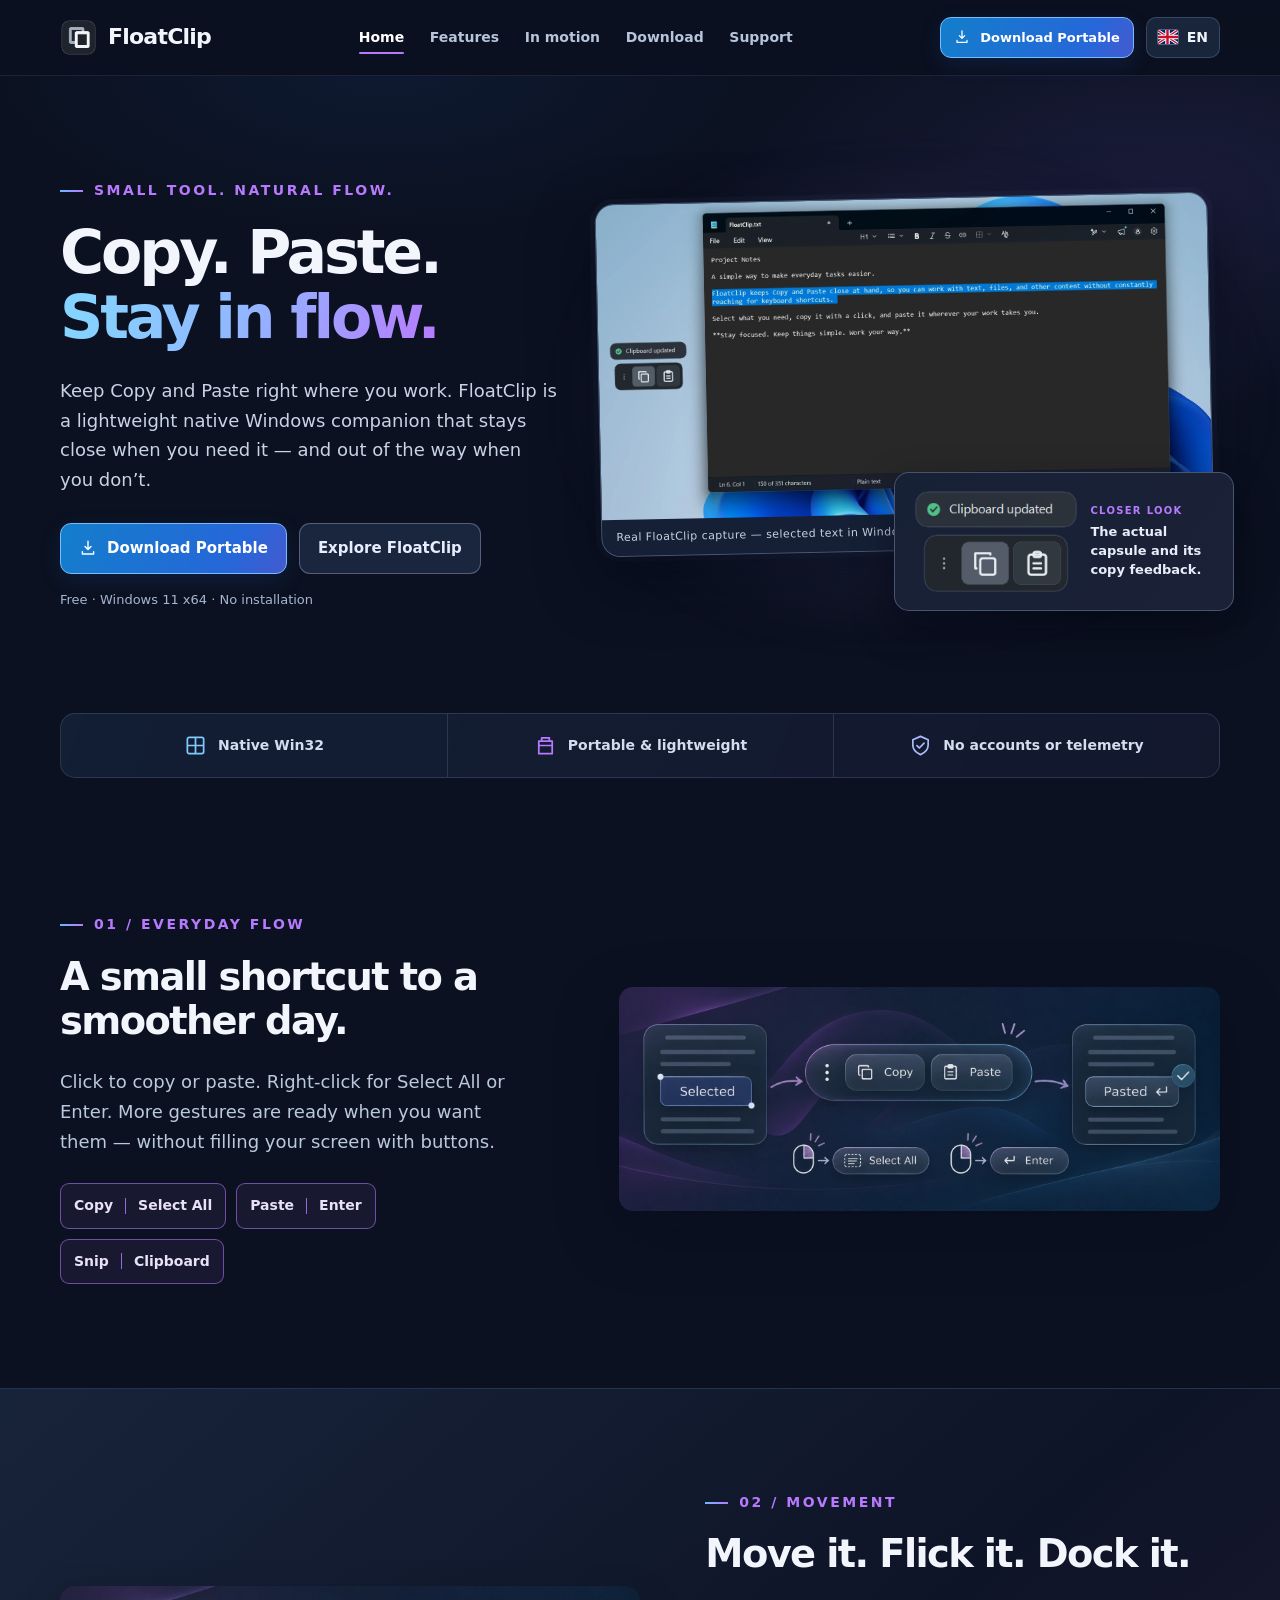
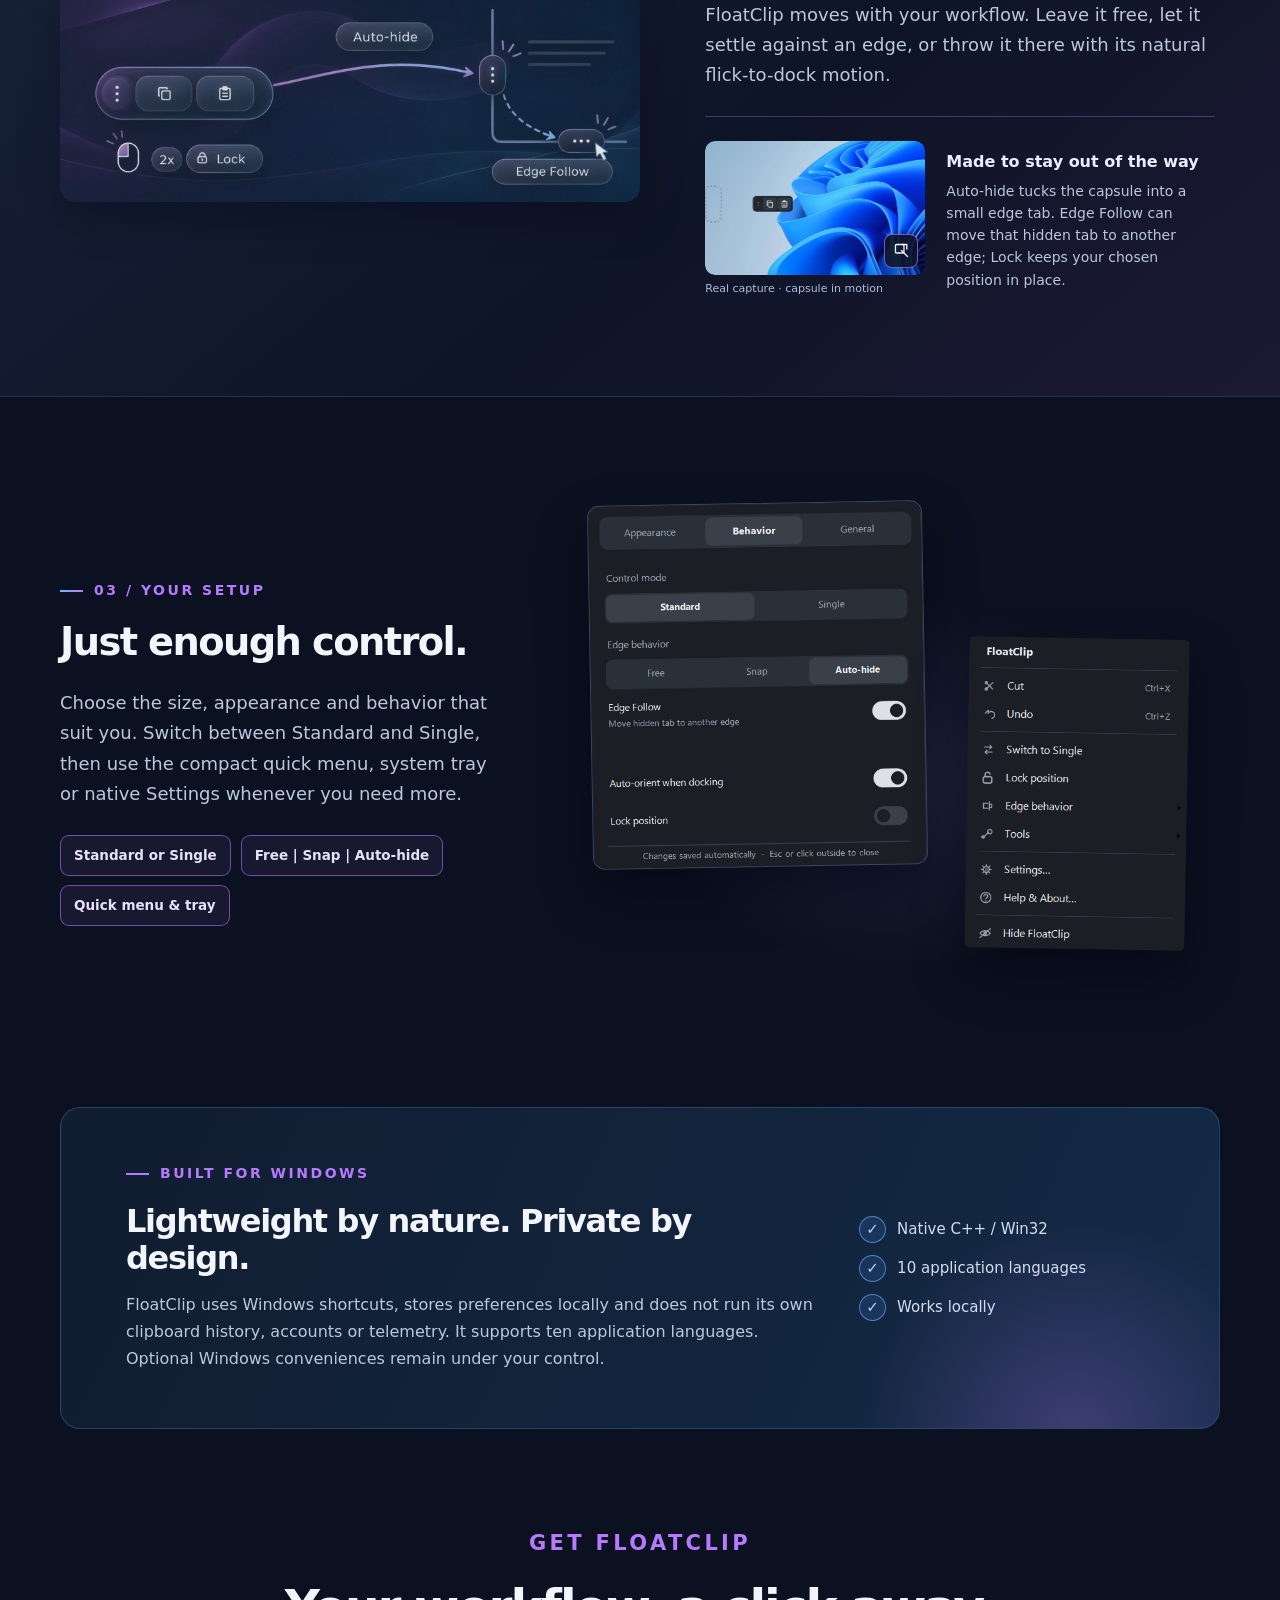
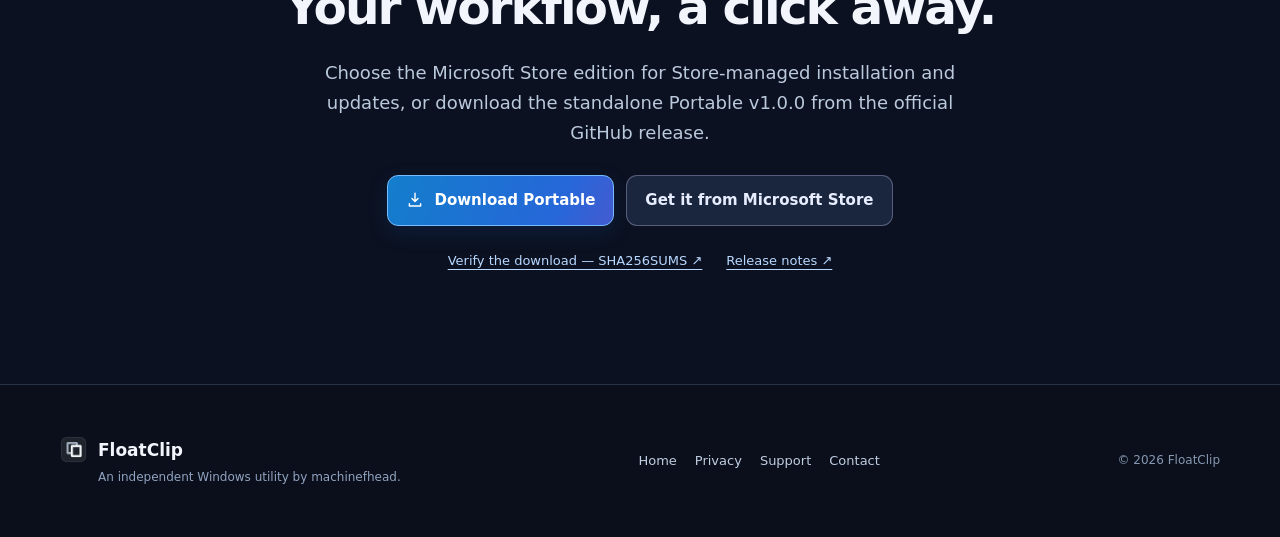
==== commit 49c3eb82: "docs(site): link live FloatClip Store listing and refresh index.html" ====
--- a/index.html
+++ b/index.html
@@ -11,9 +11,9 @@
 <div class="hero-visual"><div class="hero-halo" aria-hidden="true"></div><figure class="hero-scene"><img src="assets/hero-context.webp" alt="Real Windows 11 desktop with selected text and FloatClip Clipboard updated feedback" width="1612" height="828"><figcaption>Real FloatClip capture — selected text in Windows</figcaption></figure><div class="hero-zoom" aria-label="The actual capsule and its copy feedback."><img src="assets/clipboard-capsule.png" width="245" height="142" alt="Clipboard updated notification and the real FloatClip capsule"><div><span>CLOSER LOOK</span><strong>The actual capsule and its copy feedback.</strong></div></div></div>
 </section>
 <div class="shell proof-strip" aria-label="Product highlights"><div class="proof-item"><svg viewBox="0 0 24 24" fill="none" stroke="currentColor" stroke-width="1.8" stroke-linecap="round" stroke-linejoin="round" aria-hidden="true" focusable="false"><rect x="3.5" y="3.5" width="17" height="17" rx="2"/><path d="M12 4v16M4 12h16"/></svg><span>Native Win32</span></div><div class="proof-item"><svg viewBox="0 0 24 24" fill="none" stroke="currentColor" stroke-width="1.8" stroke-linecap="round" stroke-linejoin="round" aria-hidden="true" focusable="false"><path d="M5 7.5h14v13H5zM8 7.5V4h8v3.5M5 12h14"/></svg><span>Portable &amp; lightweight</span></div><div class="proof-item"><svg viewBox="0 0 24 24" fill="none" stroke="currentColor" stroke-width="1.8" stroke-linecap="round" stroke-linejoin="round" aria-hidden="true" focusable="false"><path d="M12 2.5 20 6v5.5c0 5-3.5 8.1-8 10-4.5-1.9-8-5-8-10V6z"/><path d="m8.3 12.1 2.5 2.5 4.9-5"/></svg><span>No accounts or telemetry</span></div></div>
-<section class="section shell feature-section" id="features"><div class="section-intro"><p class="eyebrow">01 / EVERYDAY FLOW</p><h2>A small shortcut to a smoother day.</h2><p>Click to copy or paste. Right-click for Select All or Enter. More gestures are ready when you want them — without filling your screen with buttons.</p><div class="feature-tags"><span class="feature-pair" aria-label="Copy and Select All"><span>Copy</span><span class="pair-divider" aria-hidden="true"></span><span>Select All</span></span><span class="feature-pair" aria-label="Paste and Enter"><span>Paste</span><span class="pair-divider" aria-hidden="true"></span><span>Enter</span></span><span class="feature-pair" aria-label="Screen Snip and Clipboard History"><span>Snipp</span><span class="pair-divider" aria-hidden="true"></span><span>Clipboard</span></span></div></div><figure class="illustration-card"><img src="assets/quick-intro-copy.webp" alt="Actual Quick Intro artwork from FloatClip" width="1680" height="624" loading="lazy"></figure></section>
+<section class="section shell feature-section" id="features"><div class="section-intro"><p class="eyebrow">01 / EVERYDAY FLOW</p><h2>A small shortcut to a smoother day.</h2><p>Click to copy or paste. Right-click for Select All or Enter. More gestures are ready when you want them — without filling your screen with buttons.</p><div class="feature-tags"><span class="feature-pair" aria-label="Copy and Select All"><span>Copy</span><span class="pair-divider" aria-hidden="true"></span><span>Select All</span></span><span class="feature-pair" aria-label="Paste and Enter"><span>Paste</span><span class="pair-divider" aria-hidden="true"></span><span>Enter</span></span><span class="feature-pair" aria-label="Screen Snip and Clipboard History"><span>Snip</span><span class="pair-divider" aria-hidden="true"></span><span>Clipboard</span></span></div></div><figure class="illustration-card"><img src="assets/quick-intro-copy.webp" alt="Actual Quick Intro artwork from FloatClip" width="1680" height="624" loading="lazy"></figure></section>
 <section class="motion-band" id="motion"><div class="shell motion-layout"><div class="motion-showcase"><figure><img src="assets/quick-intro-hide.webp" alt="Real FloatClip Quick Intro artwork showing Auto-hide and Edge Follow" width="1680" height="624" loading="lazy"></figure></div><div class="motion-copy"><p class="eyebrow">02 / MOVEMENT</p><h2>Move it. Flick it. Dock it.</h2><p>FloatClip moves with your workflow. Leave it free, let it settle against an edge, or throw it there with its natural flick-to-dock motion.</p><div class="inline-insight"><figure class="motion-inset"><button type="button" class="motion-zoom-trigger motion-inset-trigger" popovertarget="motion-preview-en" aria-label="Enlarge real docking screenshot"><img src="assets/flick-dock.webp" alt="Real FloatClip capsule capture with a dashed dock-target outline" width="1530" height="595" loading="lazy"><span class="zoom-affordance" aria-hidden="true"><svg aria-hidden="true" width="17" height="17" viewBox="0 0 24 24" fill="none" stroke="currentColor" stroke-width="1.9" stroke-linecap="round" stroke-linejoin="round"><rect x="3.5" y="3.5" width="12" height="12" rx="1.5"/><path d="M12 12l8.5 8.5M13 3.5h6.5V10"/></svg></span></button><figcaption>Real capture · capsule in motion</figcaption></figure><div id="motion-preview-en" class="motion-lightbox" popover="auto" role="dialog" aria-label="Real capture of FloatClip docking and target outline, full resolution"><button type="button" class="motion-lightbox-close" popovertarget="motion-preview-en" popovertargetaction="hide" aria-label="Close image"><span aria-hidden="true">×</span> Close image</button><button type="button" class="motion-lightbox-image" popovertarget="motion-preview-en" popovertargetaction="hide" aria-label="Click to close enlarged image"><img src="assets/flick-dock.webp" alt="Real FloatClip capsule capture with a dashed dock-target outline" width="1530" height="595"></button></div><div><strong>Made to stay out of the way</strong><p>Auto-hide tucks the capsule into a small edge tab. Edge Follow can move that hidden tab to another edge; Lock keeps your chosen position in place.</p></div></div></div></div></section>
 <section class="section shell settings-section" id="customize"><div class="settings-copy"><p class="eyebrow">03 / YOUR SETUP</p><h2>Just enough control.</h2><p>Choose the size, appearance and behavior that suit you. Switch between Standard and Single, then use the compact quick menu, system tray or native Settings whenever you need more.</p><div class="settings-note"><span>Standard or Single</span><span>Free | Snap | Auto-hide</span><span>Quick menu & tray</span></div></div><div class="settings-art"><figure class="settings-window"><img src="assets/settings-behavior.png" alt="Actual dark FloatClip Behavior settings" width="531" height="577" loading="lazy"></figure><figure class="menu-window"><img src="assets/quick-menu.png" alt="Actual FloatClip quick menu" width="321" height="454" loading="lazy"></figure></div></section>
 <section class="shell quiet-section"><div class="quiet-glow" aria-hidden="true"></div><div class="quiet-copy"><p class="eyebrow">BUILT FOR WINDOWS</p><h2>Lightweight by nature. Private by design.</h2><p>FloatClip uses Windows shortcuts, stores preferences locally and does not run its own clipboard history, accounts or telemetry. It supports ten application languages. Optional Windows conveniences remain under your control.</p></div><div class="quiet-facts"><span>Native C++ / Win32</span><span>10 application languages</span><span>Works locally</span></div></section>
-<section class="shell download-section" id="download"><p class="eyebrow">GET FLOATCLIP</p><h2>Your workflow, a click away.</h2><p>Download the stable Portable v1.0.0 from the official GitHub release. Microsoft Store availability will be announced only after its public release.</p><div class="hero-actions"><a class="button button-primary" href="https://github.com/machinefhead/floatclip-releases/releases/download/v1.0.0/FloatClip_v1.0.0_Portable.zip"><svg class="download-icon" xmlns="http://www.w3.org/2000/svg" viewBox="0 0 24 24" fill="none" stroke="currentColor" stroke-width="1.9" stroke-linecap="round" stroke-linejoin="round" aria-hidden="true" focusable="false"><path d="M12 3v11m-4-4 4 4 4-4M4.5 17v3h15v-3"/></svg>Download Portable</a><a class="button button-secondary" href="https://github.com/machinefhead/floatclip-releases/releases/tag/v1.0.0" target="_blank" rel="noopener noreferrer">Release notes ↗</a></div><div class="download-meta"><a href="https://github.com/machinefhead/floatclip-releases/releases/download/v1.0.0/SHA256SUMS.txt" rel="noopener noreferrer">Verify the download — SHA256SUMS ↗</a><span>Microsoft Store — coming soon</span></div></section>
+<section class="shell download-section" id="download"><p class="eyebrow">GET FLOATCLIP</p><h2>Your workflow, a click away.</h2><p>Choose the Microsoft Store edition for Store-managed installation and updates, or download the standalone Portable v1.0.0 from the official GitHub release.</p><div class="hero-actions"><a class="button button-primary" href="https://github.com/machinefhead/floatclip-releases/releases/download/v1.0.0/FloatClip_v1.0.0_Portable.zip"><svg class="download-icon" xmlns="http://www.w3.org/2000/svg" viewBox="0 0 24 24" fill="none" stroke="currentColor" stroke-width="1.9" stroke-linecap="round" stroke-linejoin="round" aria-hidden="true" focusable="false"><path d="M12 3v11m-4-4 4 4 4-4M4.5 17v3h15v-3"/></svg>Download Portable</a><a class="button button-secondary" href="https://apps.microsoft.com/detail/9NZ0NV55FBM1" target="_blank" rel="noopener noreferrer">Get it from Microsoft Store</a></div><div class="download-meta"><a href="https://github.com/machinefhead/floatclip-releases/releases/download/v1.0.0/SHA256SUMS.txt" rel="noopener noreferrer">Verify the download — SHA256SUMS ↗</a><a href="https://github.com/machinefhead/floatclip-releases/releases/tag/v1.0.0" target="_blank" rel="noopener noreferrer">Release notes ↗</a></div></section>
 </main><footer class="footer"><div class="shell footer-inner"><div class="footer-brand"><img src="assets/floatclip-icon.png" alt="" width="27" height="27"><div><strong>FloatClip</strong><p>An independent Windows utility by machinefhead.</p></div></div><nav aria-label="Footer"> <a href="index.html">Home</a><a href="privacy.html">Privacy</a><a href="support.html">Support</a><a href="mailto:floatclip.support@proton.me">Contact</a></nav><span class="copyright">© 2026 FloatClip</span></div></footer></body></html>
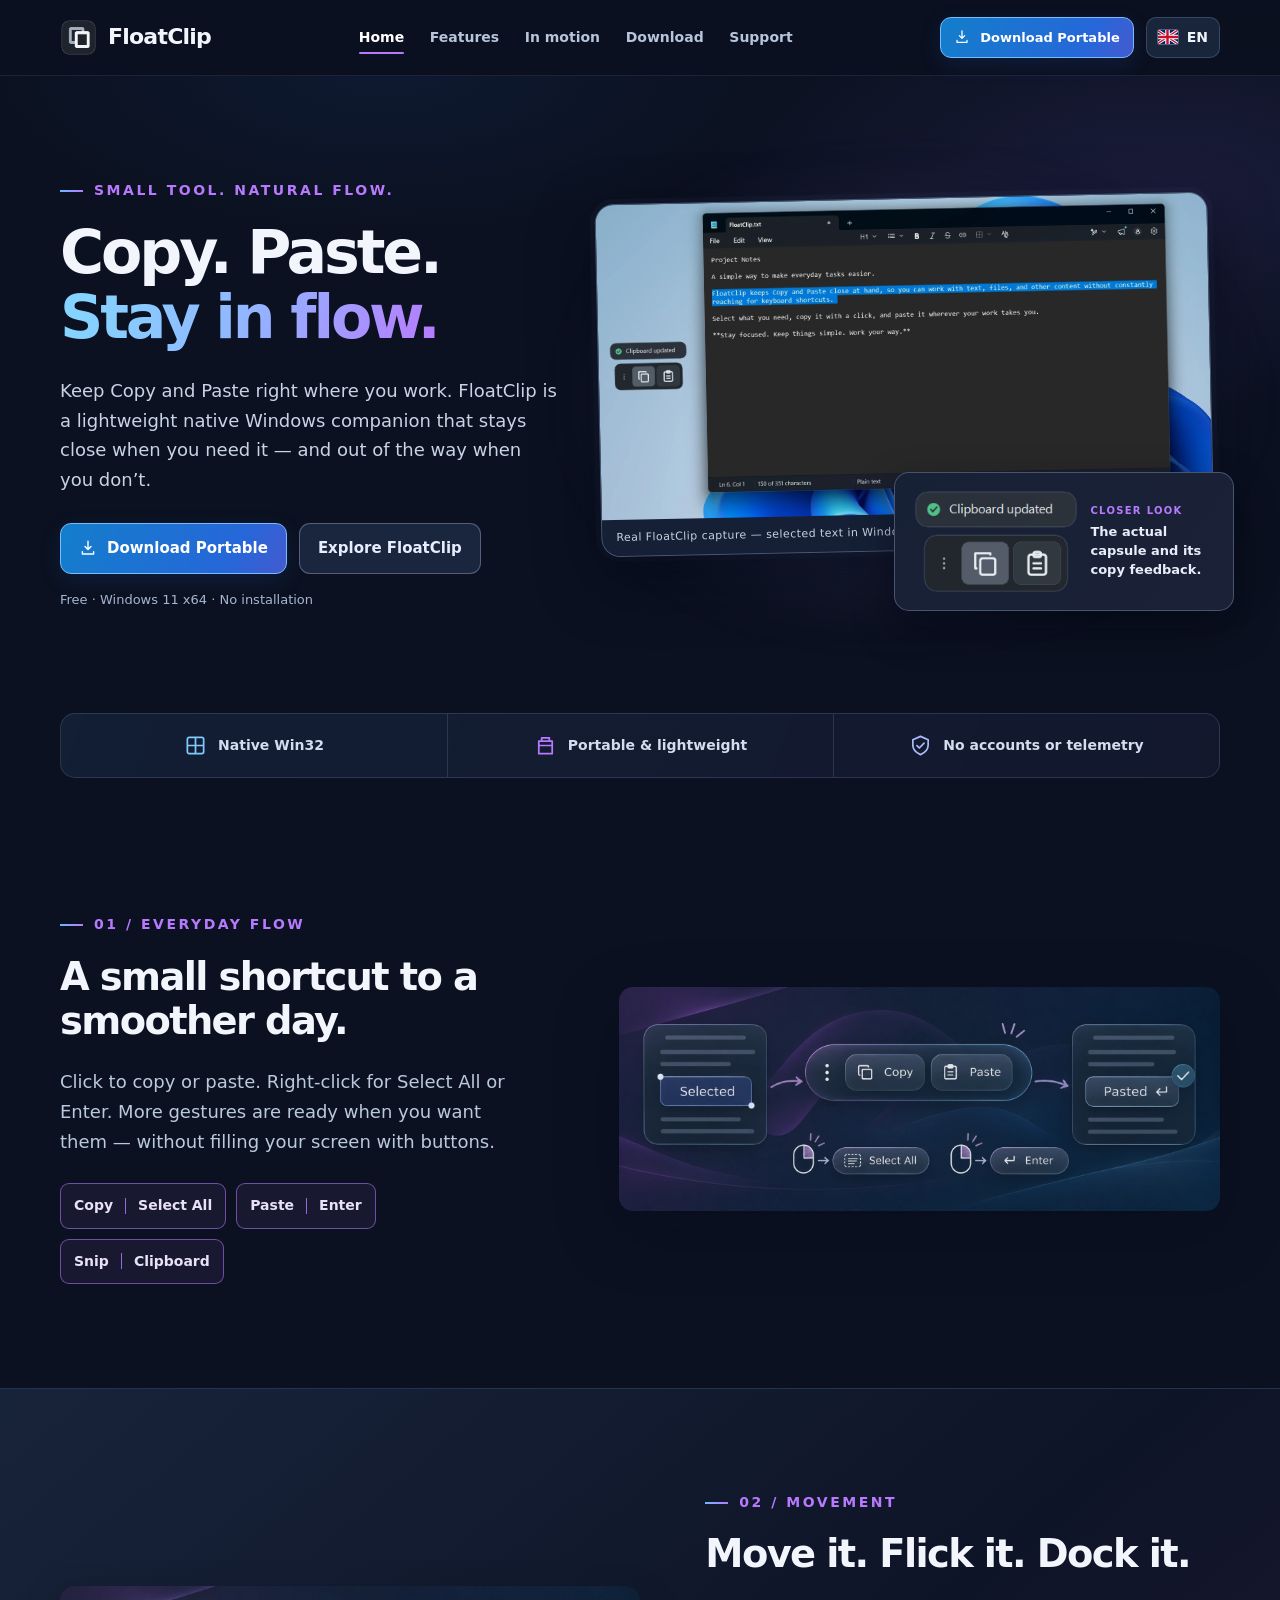
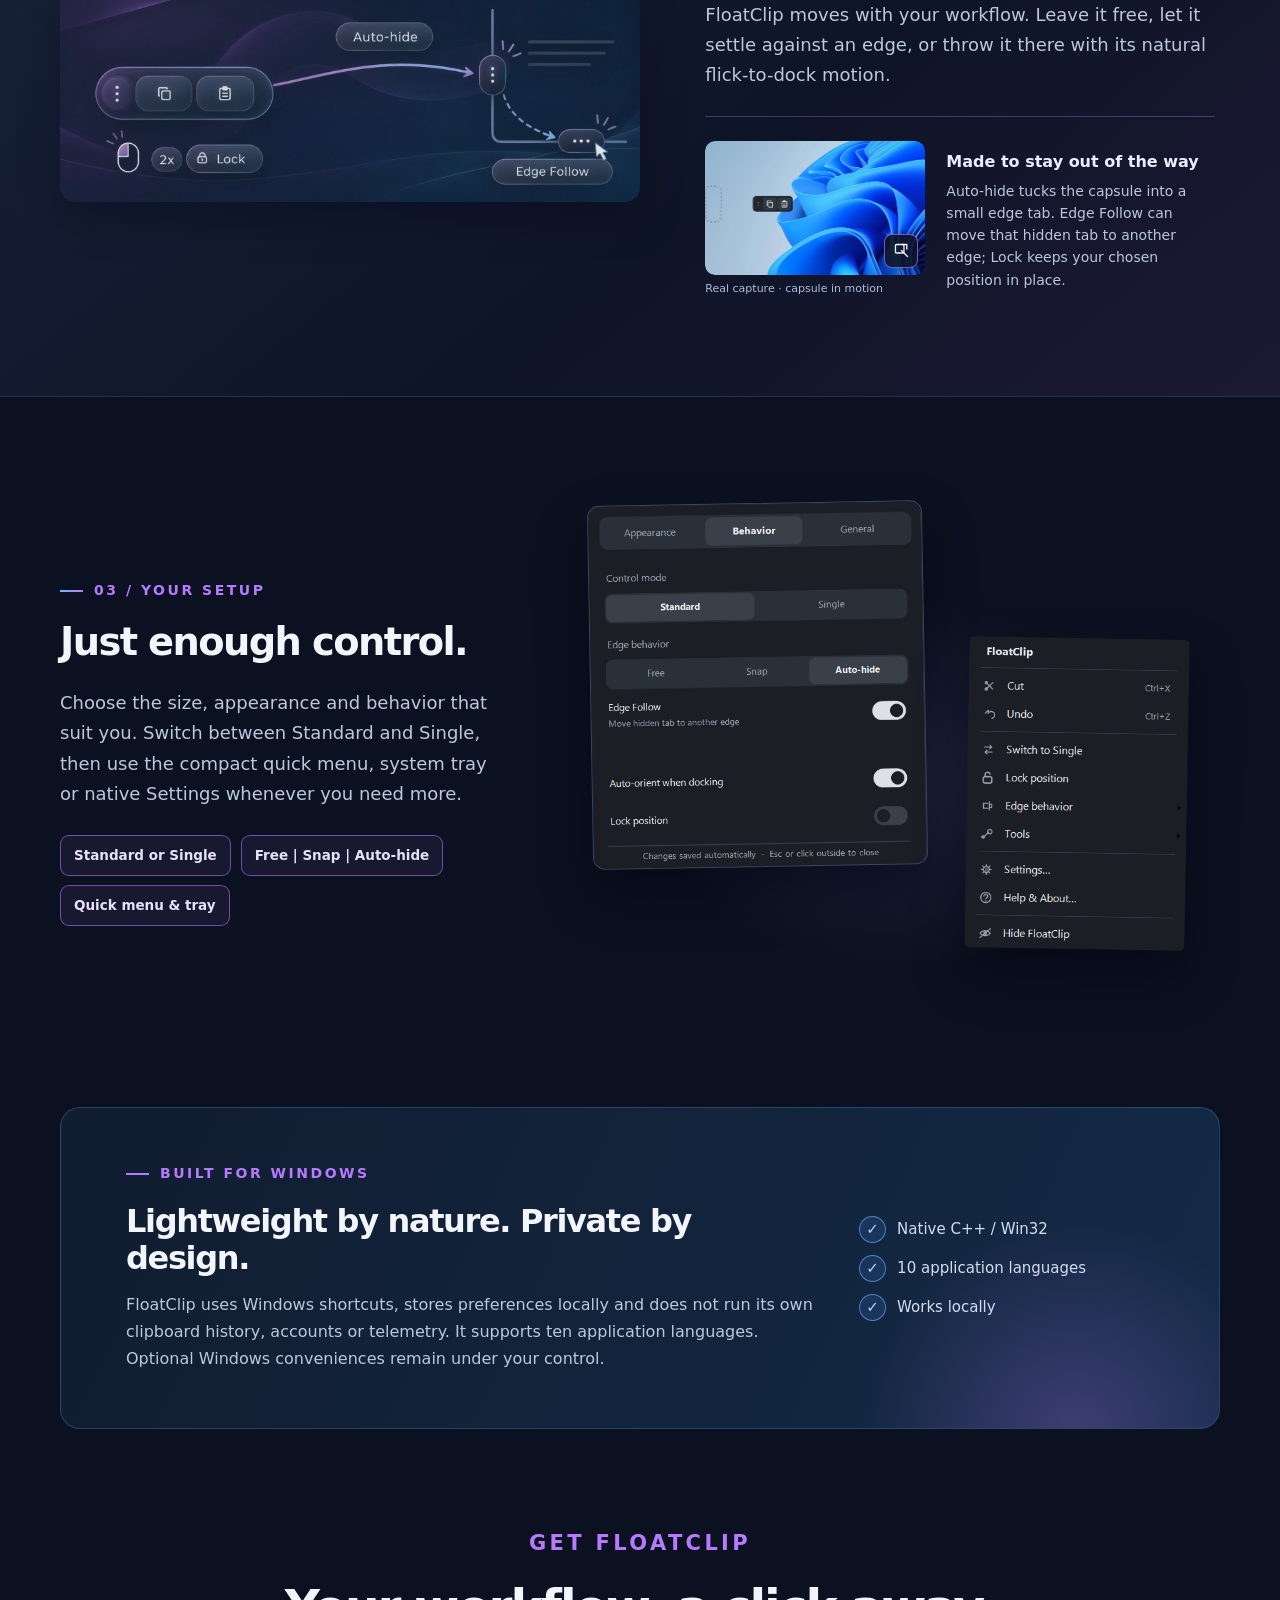
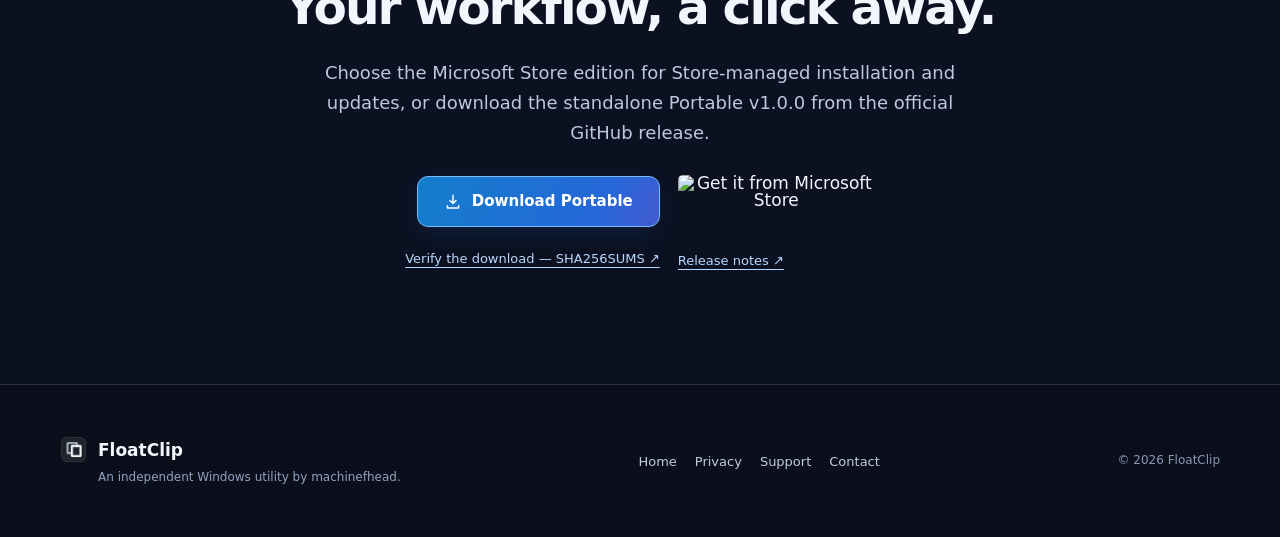
==== commit 738dcc03: "v4" ====
--- a/index.html
+++ b/index.html
@@ -1,4 +1,4 @@
-<!doctype html><html lang="en"><head><meta charset="utf-8"><meta name="viewport" content="width=device-width,initial-scale=1"><meta name="color-scheme" content="dark"><meta name="theme-color" content="#0b1120"><title>FloatClip — Copy. Paste. Stay in flow.</title><meta name="description" content="Keep Copy and Paste right where you work. FloatClip is a lightweight native Windows companion that stays close when you need it — and out of the way when you don’t."><link rel="canonical" href="https://machinefhead.github.io/floatclip-site/index.html"><link rel="alternate" hreflang="en" href="https://machinefhead.github.io/floatclip-site/index.html"><link rel="alternate" hreflang="sl" href="https://machinefhead.github.io/floatclip-site/index-sl.html"><link rel="alternate" hreflang="x-default" href="https://machinefhead.github.io/floatclip-site/index.html"><meta property="og:type" content="website"><meta property="og:site_name" content="FloatClip"><meta property="og:title" content="FloatClip — Copy. Paste. Stay in flow."><meta property="og:description" content="Keep Copy and Paste right where you work. FloatClip is a lightweight native Windows companion that stays close when you need it — and out of the way when you don’t."><meta property="og:url" content="https://machinefhead.github.io/floatclip-site/index.html"><meta property="og:image" content="https://machinefhead.github.io/floatclip-site/assets/og-floatclip.jpg"><meta property="og:locale" content="en_US"><meta name="twitter:card" content="summary_large_image"><link rel="icon" href="assets/favicon.ico" sizes="any"><link rel="icon" href="assets/favicon-64.png" type="image/png" sizes="64x64"><link rel="apple-touch-icon" href="assets/apple-touch-icon.png"><link rel="stylesheet" href="styles.css?v=3.7"></head><body><a class="skip" href="#main">Skip to content</a>
+<!doctype html><html lang="en"><head><meta charset="utf-8"><meta name="viewport" content="width=device-width,initial-scale=1"><meta name="color-scheme" content="dark"><meta name="theme-color" content="#0b1120"><title>FloatClip — Copy. Paste. Stay in flow.</title><meta name="description" content="Keep Copy and Paste right where you work. FloatClip is a lightweight native Windows companion that stays close when you need it — and out of the way when you don’t."><link rel="canonical" href="https://machinefhead.github.io/floatclip-site/index.html"><link rel="alternate" hreflang="en" href="https://machinefhead.github.io/floatclip-site/index.html"><link rel="alternate" hreflang="sl" href="https://machinefhead.github.io/floatclip-site/index-sl.html"><link rel="alternate" hreflang="x-default" href="https://machinefhead.github.io/floatclip-site/index.html"><meta property="og:type" content="website"><meta property="og:site_name" content="FloatClip"><meta property="og:title" content="FloatClip — Copy. Paste. Stay in flow."><meta property="og:description" content="Keep Copy and Paste right where you work. FloatClip is a lightweight native Windows companion that stays close when you need it — and out of the way when you don’t."><meta property="og:url" content="https://machinefhead.github.io/floatclip-site/index.html"><meta property="og:image" content="https://machinefhead.github.io/floatclip-site/assets/og-floatclip.jpg"><meta property="og:locale" content="en_US"><meta name="twitter:card" content="summary_large_image"><link rel="icon" href="assets/favicon.ico" sizes="any"><link rel="icon" href="assets/favicon-64.png" type="image/png" sizes="64x64"><link rel="apple-touch-icon" href="assets/apple-touch-icon.png"><link rel="stylesheet" href="styles.css?v=2026-11-11-store-official-white-v4"></head><body><a class="skip" href="#main">Skip to content</a>
 <header class="topbar"><div class="shell headbar">
  <a class="brand" href="index.html" aria-label="FloatClip — Home"><img src="assets/floatclip-icon.png" width="37" height="37" alt=""><span>FloatClip</span></a>
  <nav class="desktop-nav" aria-label="Menu"><a href="index.html" aria-current="page">Home</a><a href="index.html#features">Features</a><a href="index.html#motion">In motion</a><a href="index.html#download">Download</a><a href="support.html">Support</a></nav>
@@ -15,5 +15,5 @@
 <section class="motion-band" id="motion"><div class="shell motion-layout"><div class="motion-showcase"><figure><img src="assets/quick-intro-hide.webp" alt="Real FloatClip Quick Intro artwork showing Auto-hide and Edge Follow" width="1680" height="624" loading="lazy"></figure></div><div class="motion-copy"><p class="eyebrow">02 / MOVEMENT</p><h2>Move it. Flick it. Dock it.</h2><p>FloatClip moves with your workflow. Leave it free, let it settle against an edge, or throw it there with its natural flick-to-dock motion.</p><div class="inline-insight"><figure class="motion-inset"><button type="button" class="motion-zoom-trigger motion-inset-trigger" popovertarget="motion-preview-en" aria-label="Enlarge real docking screenshot"><img src="assets/flick-dock.webp" alt="Real FloatClip capsule capture with a dashed dock-target outline" width="1530" height="595" loading="lazy"><span class="zoom-affordance" aria-hidden="true"><svg aria-hidden="true" width="17" height="17" viewBox="0 0 24 24" fill="none" stroke="currentColor" stroke-width="1.9" stroke-linecap="round" stroke-linejoin="round"><rect x="3.5" y="3.5" width="12" height="12" rx="1.5"/><path d="M12 12l8.5 8.5M13 3.5h6.5V10"/></svg></span></button><figcaption>Real capture · capsule in motion</figcaption></figure><div id="motion-preview-en" class="motion-lightbox" popover="auto" role="dialog" aria-label="Real capture of FloatClip docking and target outline, full resolution"><button type="button" class="motion-lightbox-close" popovertarget="motion-preview-en" popovertargetaction="hide" aria-label="Close image"><span aria-hidden="true">×</span> Close image</button><button type="button" class="motion-lightbox-image" popovertarget="motion-preview-en" popovertargetaction="hide" aria-label="Click to close enlarged image"><img src="assets/flick-dock.webp" alt="Real FloatClip capsule capture with a dashed dock-target outline" width="1530" height="595"></button></div><div><strong>Made to stay out of the way</strong><p>Auto-hide tucks the capsule into a small edge tab. Edge Follow can move that hidden tab to another edge; Lock keeps your chosen position in place.</p></div></div></div></div></section>
 <section class="section shell settings-section" id="customize"><div class="settings-copy"><p class="eyebrow">03 / YOUR SETUP</p><h2>Just enough control.</h2><p>Choose the size, appearance and behavior that suit you. Switch between Standard and Single, then use the compact quick menu, system tray or native Settings whenever you need more.</p><div class="settings-note"><span>Standard or Single</span><span>Free | Snap | Auto-hide</span><span>Quick menu & tray</span></div></div><div class="settings-art"><figure class="settings-window"><img src="assets/settings-behavior.png" alt="Actual dark FloatClip Behavior settings" width="531" height="577" loading="lazy"></figure><figure class="menu-window"><img src="assets/quick-menu.png" alt="Actual FloatClip quick menu" width="321" height="454" loading="lazy"></figure></div></section>
 <section class="shell quiet-section"><div class="quiet-glow" aria-hidden="true"></div><div class="quiet-copy"><p class="eyebrow">BUILT FOR WINDOWS</p><h2>Lightweight by nature. Private by design.</h2><p>FloatClip uses Windows shortcuts, stores preferences locally and does not run its own clipboard history, accounts or telemetry. It supports ten application languages. Optional Windows conveniences remain under your control.</p></div><div class="quiet-facts"><span>Native C++ / Win32</span><span>10 application languages</span><span>Works locally</span></div></section>
-<section class="shell download-section" id="download"><p class="eyebrow">GET FLOATCLIP</p><h2>Your workflow, a click away.</h2><p>Choose the Microsoft Store edition for Store-managed installation and updates, or download the standalone Portable v1.0.0 from the official GitHub release.</p><div class="hero-actions"><a class="button button-primary" href="https://github.com/machinefhead/floatclip-releases/releases/download/v1.0.0/FloatClip_v1.0.0_Portable.zip"><svg class="download-icon" xmlns="http://www.w3.org/2000/svg" viewBox="0 0 24 24" fill="none" stroke="currentColor" stroke-width="1.9" stroke-linecap="round" stroke-linejoin="round" aria-hidden="true" focusable="false"><path d="M12 3v11m-4-4 4 4 4-4M4.5 17v3h15v-3"/></svg>Download Portable</a><a class="button button-secondary" href="https://apps.microsoft.com/detail/9NZ0NV55FBM1" target="_blank" rel="noopener noreferrer">Get it from Microsoft Store</a></div><div class="download-meta"><a href="https://github.com/machinefhead/floatclip-releases/releases/download/v1.0.0/SHA256SUMS.txt" rel="noopener noreferrer">Verify the download — SHA256SUMS ↗</a><a href="https://github.com/machinefhead/floatclip-releases/releases/tag/v1.0.0" target="_blank" rel="noopener noreferrer">Release notes ↗</a></div></section>
+<section class="shell download-section" id="download"><p class="eyebrow">GET FLOATCLIP</p><h2>Your workflow, a click away.</h2><p>Choose the Microsoft Store edition for Store-managed installation and updates, or download the standalone Portable v1.0.0 from the official GitHub release.</p><div class="download-choices"><div class="download-choice download-choice-portable"><a class="button button-primary" href="https://github.com/machinefhead/floatclip-releases/releases/download/v1.0.0/FloatClip_v1.0.0_Portable.zip"><svg class="download-icon" xmlns="http://www.w3.org/2000/svg" viewBox="0 0 24 24" fill="none" stroke="currentColor" stroke-width="1.9" stroke-linecap="round" stroke-linejoin="round" aria-hidden="true" focusable="false"><path d="M12 3v11m-4-4 4 4 4-4M4.5 17v3h15v-3"/></svg>Download Portable</a><div class="download-helper"><a href="https://github.com/machinefhead/floatclip-releases/releases/download/v1.0.0/SHA256SUMS.txt" rel="noopener noreferrer">Verify the download — SHA256SUMS ↗</a></div></div><div class="download-choice download-choice-store"><a class="store-badge-link" href="https://apps.microsoft.com/detail/9NZ0NV55FBM1" target="_blank" rel="noopener noreferrer" title="Open FloatClip in Microsoft Store"><img src="https://get.microsoft.com/images/en-us%20light.svg" alt="Get it from Microsoft Store" width="161" height="44" decoding="async"></a><div class="download-helper"><a href="https://github.com/machinefhead/floatclip-releases/releases/tag/v1.0.0" target="_blank" rel="noopener noreferrer">Release notes ↗</a></div></div></div></section>
 </main><footer class="footer"><div class="shell footer-inner"><div class="footer-brand"><img src="assets/floatclip-icon.png" alt="" width="27" height="27"><div><strong>FloatClip</strong><p>An independent Windows utility by machinefhead.</p></div></div><nav aria-label="Footer"> <a href="index.html">Home</a><a href="privacy.html">Privacy</a><a href="support.html">Support</a><a href="mailto:floatclip.support@proton.me">Contact</a></nav><span class="copyright">© 2026 FloatClip</span></div></footer></body></html>
--- a/styles.css
+++ b/styles.css
@@ -300,14 +300,12 @@
 .motion-lightbox-image img{display:block;width:100%;max-width:1530px;height:auto;
   max-height:calc(100vh - 107px);object-fit:contain;border-radius:9px;margin:auto}
 
-/* A cohesive purple-outline chip system in the two relevant sections. */
+/* A cohesive purple-outline chip system in the two relevant sections.
+   They are descriptive labels, not interactive buttons. */
 .feature-tags .feature-pair,.settings-note span{
   color:#e8e1f8;background:rgba(183,122,255,.075);
   border:1px solid rgba(183,122,255,.56);border-radius:9px;
-  box-shadow:none
-}
-.feature-tags .feature-pair:hover,.settings-note span:hover{
-  border-color:var(--violet);background:rgba(183,122,255,.12)
+  box-shadow:none;cursor:default;user-select:none;-webkit-user-select:none
 }
 .feature-tags .pair-divider{background:var(--violet);opacity:.82}
 .settings-note span{margin:0;padding:10px 13px;font-size:13.5px}
@@ -326,3 +324,47 @@
 @media(prefers-reduced-motion:reduce){
   .desktop-nav a::after,.mobile-nav a::after{transition:none}
 }
+
+/* FloatClip Store download options: official unmodified white Microsoft badge
+   with its localized colored icon. No scripts or custom brand redraw. */
+.download-section .download-choices{
+  display:grid;grid-template-columns:max-content max-content;column-gap:18px;
+  align-items:center;justify-content:center;width:max-content;max-width:100%;
+  margin:23px auto 0
+}
+.download-section .download-choice{
+  display:flex;flex-direction:column;gap:22px;min-width:0
+}
+.download-section .download-choice-portable{align-items:flex-end}
+.download-section .download-choice-store{align-items:flex-start}
+.download-section .download-choice-portable .button{min-width:243px}
+.download-section .download-helper{font-size:13px;line-height:1.6;white-space:nowrap}
+.download-section .download-helper a{color:#b9d8ff;text-underline-offset:4px}
+.download-section .download-choice-portable .download-helper{text-align:right}
+.download-section .download-choice-store .download-helper{text-align:left}
+.download-section .store-badge-link{
+  display:inline-flex;align-items:center;justify-content:center;
+  text-decoration:none;line-height:1;border-radius:5px;max-width:100%;
+  transition:filter .18s ease,transform .18s ease
+}
+.download-section .store-badge-link img{width:197px;height:auto;max-width:100%;border-radius:5px}
+.download-section .store-badge-link:hover{filter:brightness(1.04);transform:translateY(-2px)}
+.download-section .store-badge-link:focus-visible{outline:3px solid var(--violet);outline-offset:4px}
+@media(max-width:620px){
+  .download-section .download-choices{
+    display:flex;flex-direction:column;align-items:center;gap:20px;
+    width:min(100%,350px);max-width:100%
+  }
+  .download-section .download-choice,.download-section .download-choice-portable,
+  .download-section .download-choice-store{align-items:center;max-width:100%;gap:10px}
+  .download-section .download-helper,.download-section .download-choice-portable .download-helper,
+  .download-section .download-choice-store .download-helper{
+    white-space:normal;text-align:center;max-width:100%
+  }
+  .download-section .download-choice-portable .button{min-width:235px;max-width:100%}
+  .download-section .store-badge-link img{width:185px}
+}
+@media(prefers-reduced-motion:reduce){
+  .download-section .store-badge-link{transition:none}
+  .download-section .store-badge-link:hover{transform:none}
+}
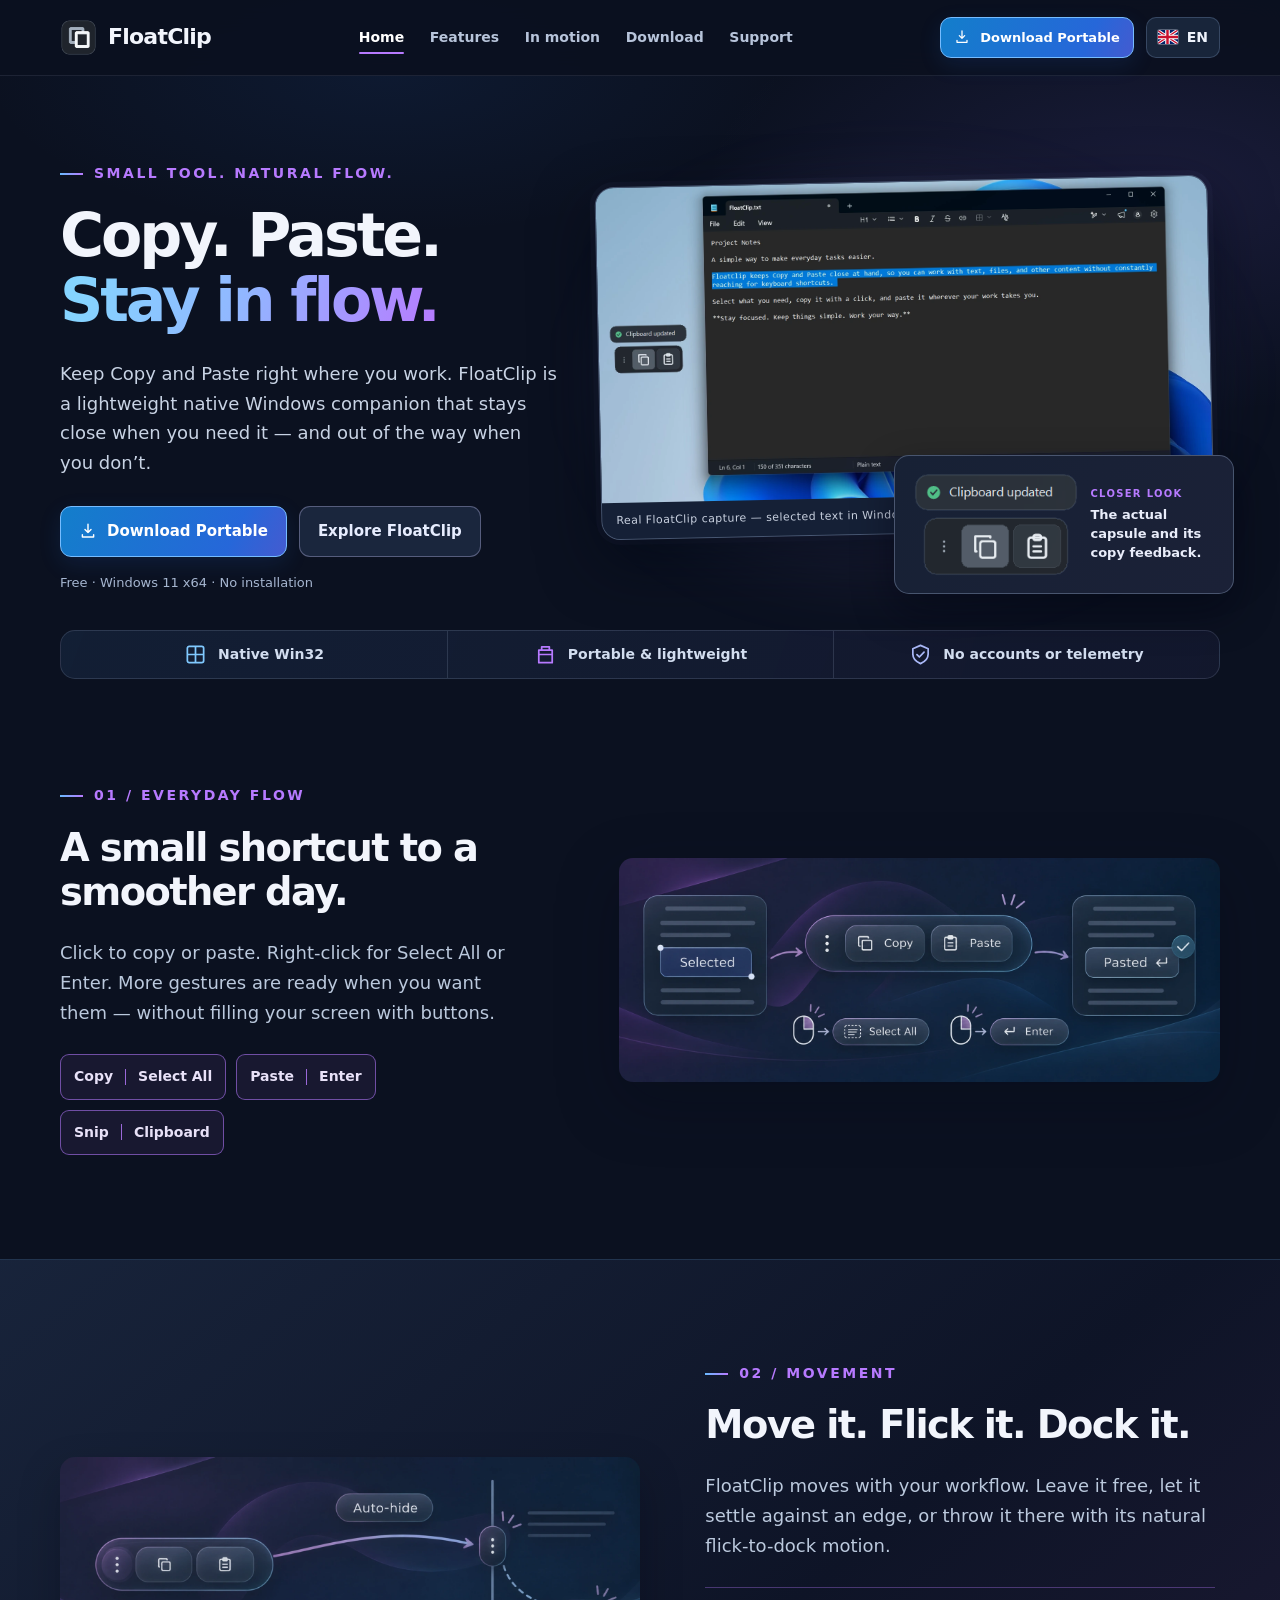
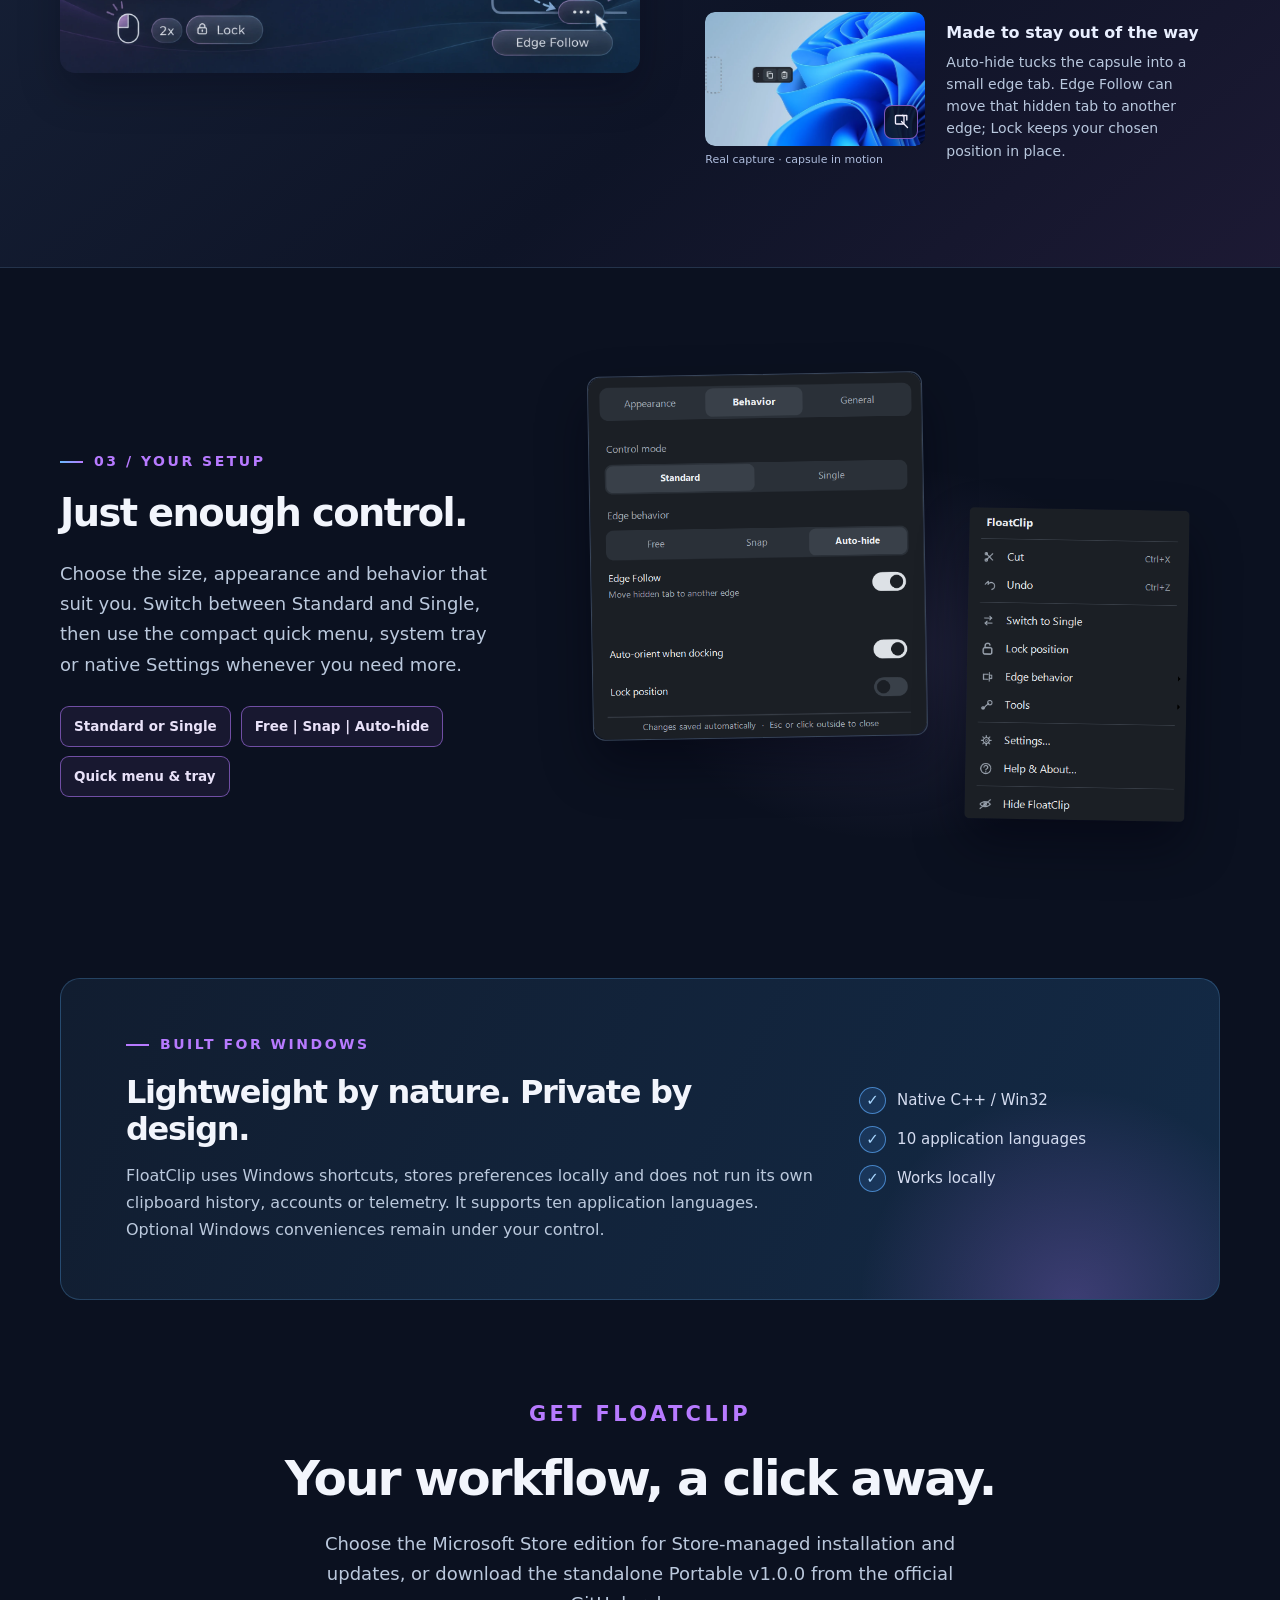
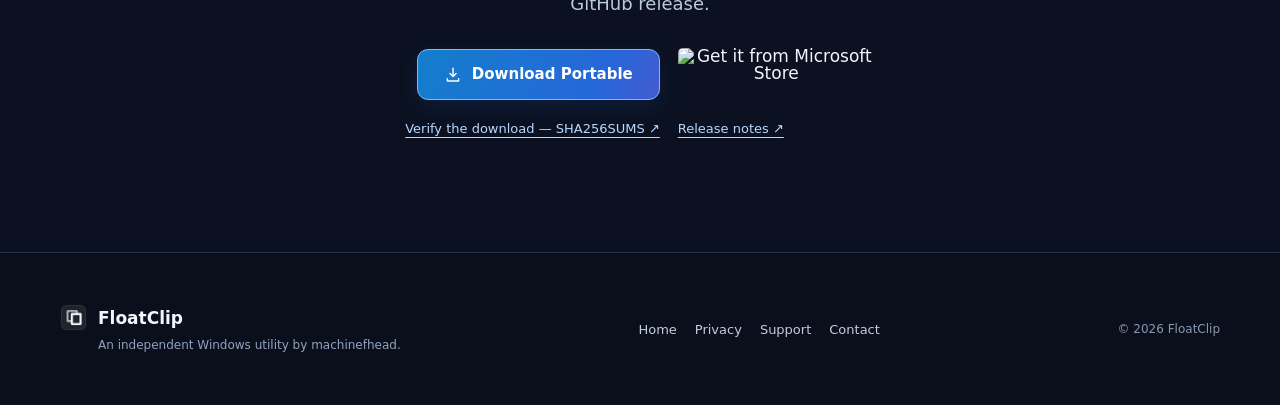
==== commit 6e953b00: "fix(site): polish mobile navigation and layout" ====
--- a/index.html
+++ b/index.html
@@ -1,16 +1,16 @@
-<!doctype html><html lang="en"><head><meta charset="utf-8"><meta name="viewport" content="width=device-width,initial-scale=1"><meta name="color-scheme" content="dark"><meta name="theme-color" content="#0b1120"><title>FloatClip — Copy. Paste. Stay in flow.</title><meta name="description" content="Keep Copy and Paste right where you work. FloatClip is a lightweight native Windows companion that stays close when you need it — and out of the way when you don’t."><link rel="canonical" href="https://machinefhead.github.io/floatclip-site/index.html"><link rel="alternate" hreflang="en" href="https://machinefhead.github.io/floatclip-site/index.html"><link rel="alternate" hreflang="sl" href="https://machinefhead.github.io/floatclip-site/index-sl.html"><link rel="alternate" hreflang="x-default" href="https://machinefhead.github.io/floatclip-site/index.html"><meta property="og:type" content="website"><meta property="og:site_name" content="FloatClip"><meta property="og:title" content="FloatClip — Copy. Paste. Stay in flow."><meta property="og:description" content="Keep Copy and Paste right where you work. FloatClip is a lightweight native Windows companion that stays close when you need it — and out of the way when you don’t."><meta property="og:url" content="https://machinefhead.github.io/floatclip-site/index.html"><meta property="og:image" content="https://machinefhead.github.io/floatclip-site/assets/og-floatclip.jpg"><meta property="og:locale" content="en_US"><meta name="twitter:card" content="summary_large_image"><link rel="icon" href="assets/favicon.ico" sizes="any"><link rel="icon" href="assets/favicon-64.png" type="image/png" sizes="64x64"><link rel="apple-touch-icon" href="assets/apple-touch-icon.png"><link rel="stylesheet" href="styles.css?v=2026-11-11-store-official-white-v4"></head><body><a class="skip" href="#main">Skip to content</a>
+<!doctype html><html lang="en"><head><meta charset="utf-8"><meta name="viewport" content="width=device-width,initial-scale=1"><meta name="color-scheme" content="dark"><meta name="theme-color" content="#0b1120"><title>FloatClip — Copy. Paste. Stay in flow.</title><meta name="description" content="Keep Copy and Paste right where you work. FloatClip is a lightweight native Windows companion that stays close when you need it — and out of the way when you don’t."><link rel="canonical" href="https://machinefhead.github.io/floatclip-site/index.html"><link rel="alternate" hreflang="en" href="https://machinefhead.github.io/floatclip-site/index.html"><link rel="alternate" hreflang="sl" href="https://machinefhead.github.io/floatclip-site/index-sl.html"><link rel="alternate" hreflang="x-default" href="https://machinefhead.github.io/floatclip-site/index.html"><meta property="og:type" content="website"><meta property="og:site_name" content="FloatClip"><meta property="og:title" content="FloatClip — Copy. Paste. Stay in flow."><meta property="og:description" content="Keep Copy and Paste right where you work. FloatClip is a lightweight native Windows companion that stays close when you need it — and out of the way when you don’t."><meta property="og:url" content="https://machinefhead.github.io/floatclip-site/index.html"><meta property="og:image" content="https://machinefhead.github.io/floatclip-site/assets/og-floatclip.jpg"><meta property="og:locale" content="en_US"><meta name="twitter:card" content="summary_large_image"><link rel="icon" href="assets/favicon.ico" sizes="any"><link rel="icon" href="assets/favicon-64.png" type="image/png" sizes="64x64"><link rel="apple-touch-icon" href="assets/apple-touch-icon.png"><link rel="stylesheet" href="styles.css?v=2026-11-11-mobile-nav-v14"></head><body><a class="skip" href="#main">Skip to content</a>
 <header class="topbar"><div class="shell headbar">
  <a class="brand" href="index.html" aria-label="FloatClip — Home"><img src="assets/floatclip-icon.png" width="37" height="37" alt=""><span>FloatClip</span></a>
  <nav class="desktop-nav" aria-label="Menu"><a href="index.html" aria-current="page">Home</a><a href="index.html#features">Features</a><a href="index.html#motion">In motion</a><a href="index.html#download">Download</a><a href="support.html">Support</a></nav>
  <div class="head-controls"><a class="header-download" href="https://github.com/machinefhead/floatclip-releases/releases/download/v1.0.0/FloatClip_v1.0.0_Portable.zip"><svg class="download-icon" xmlns="http://www.w3.org/2000/svg" viewBox="0 0 24 24" fill="none" stroke="currentColor" stroke-width="1.9" stroke-linecap="round" stroke-linejoin="round" aria-hidden="true" focusable="false"><path d="M12 3v11m-4-4 4 4 4-4M4.5 17v3h15v-3"/></svg>Download Portable</a>
  <div class="language-switch"><button class="language-trigger" type="button" popovertarget="language-options" aria-label="Choose language"><img class="flag-icon" src="assets/flag-gb.svg" alt="" width="20" height="14"> <span>EN</span></button>
  <div class="language-pop" id="language-options" popover="auto" role="group" aria-label="Choose language"><a href="index.html" lang="en" aria-current="page"><img class="flag-icon" src="assets/flag-gb.svg" alt="" width="20" height="14"> English</a><a href="index-sl.html" lang="sl"><img class="flag-icon" src="assets/flag-si.svg" alt="" width="20" height="14"> Slovenščina</a></div></div>
- <nav class="mobile-nav" aria-label="Menu"><a href="index.html">Home</a><a href="index.html#features">Features</a><a href="index.html#motion">In motion</a><a href="index.html#download">Download</a><a href="support.html">Support</a></nav>
+ <nav class="mobile-nav" aria-label="Menu"><a href="index.html" aria-current="page">Home</a><a href="index.html#features">Features</a><a href="index.html#motion">In motion</a><a href="index.html#download">Download</a><a href="support.html">Support</a></nav>
  </div></div></header><main id="main">
 <section class="hero shell"><div class="hero-copy"><p class="eyebrow">SMALL TOOL. NATURAL FLOW.</p><h1>Copy. Paste.<br><span class="gradient-type">Stay in flow.</span></h1><p class="hero-lede">Keep Copy and Paste right where you work. FloatClip is a lightweight native Windows companion that stays close when you need it — and out of the way when you don’t.</p><div class="hero-actions"><a class="button button-primary" href="https://github.com/machinefhead/floatclip-releases/releases/download/v1.0.0/FloatClip_v1.0.0_Portable.zip"><svg class="download-icon" xmlns="http://www.w3.org/2000/svg" viewBox="0 0 24 24" fill="none" stroke="currentColor" stroke-width="1.9" stroke-linecap="round" stroke-linejoin="round" aria-hidden="true" focusable="false"><path d="M12 3v11m-4-4 4 4 4-4M4.5 17v3h15v-3"/></svg>Download Portable</a><a class="button button-secondary" href="#features">Explore FloatClip</a></div><p class="release-hint">Free · Windows 11 x64 · No installation</p></div>
 <div class="hero-visual"><div class="hero-halo" aria-hidden="true"></div><figure class="hero-scene"><img src="assets/hero-context.webp" alt="Real Windows 11 desktop with selected text and FloatClip Clipboard updated feedback" width="1612" height="828"><figcaption>Real FloatClip capture — selected text in Windows</figcaption></figure><div class="hero-zoom" aria-label="The actual capsule and its copy feedback."><img src="assets/clipboard-capsule.png" width="245" height="142" alt="Clipboard updated notification and the real FloatClip capsule"><div><span>CLOSER LOOK</span><strong>The actual capsule and its copy feedback.</strong></div></div></div>
+<div class="proof-strip" aria-label="Product highlights"><div class="proof-item"><svg viewBox="0 0 24 24" fill="none" stroke="currentColor" stroke-width="1.8" stroke-linecap="round" stroke-linejoin="round" aria-hidden="true" focusable="false"><rect x="3.5" y="3.5" width="17" height="17" rx="2"/><path d="M12 4v16M4 12h16"/></svg><span>Native Win32</span></div><div class="proof-item"><svg viewBox="0 0 24 24" fill="none" stroke="currentColor" stroke-width="1.8" stroke-linecap="round" stroke-linejoin="round" aria-hidden="true" focusable="false"><path d="M5 7.5h14v13H5zM8 7.5V4h8v3.5M5 12h14"/></svg><span>Portable &amp; lightweight</span></div><div class="proof-item"><svg viewBox="0 0 24 24" fill="none" stroke="currentColor" stroke-width="1.8" stroke-linecap="round" stroke-linejoin="round" aria-hidden="true" focusable="false"><path d="M12 2.5 20 6v5.5c0 5-3.5 8.1-8 10-4.5-1.9-8-5-8-10V6z"/><path d="m8.3 12.1 2.5 2.5 4.9-5"/></svg><span>No accounts or telemetry</span></div></div>
 </section>
-<div class="shell proof-strip" aria-label="Product highlights"><div class="proof-item"><svg viewBox="0 0 24 24" fill="none" stroke="currentColor" stroke-width="1.8" stroke-linecap="round" stroke-linejoin="round" aria-hidden="true" focusable="false"><rect x="3.5" y="3.5" width="17" height="17" rx="2"/><path d="M12 4v16M4 12h16"/></svg><span>Native Win32</span></div><div class="proof-item"><svg viewBox="0 0 24 24" fill="none" stroke="currentColor" stroke-width="1.8" stroke-linecap="round" stroke-linejoin="round" aria-hidden="true" focusable="false"><path d="M5 7.5h14v13H5zM8 7.5V4h8v3.5M5 12h14"/></svg><span>Portable &amp; lightweight</span></div><div class="proof-item"><svg viewBox="0 0 24 24" fill="none" stroke="currentColor" stroke-width="1.8" stroke-linecap="round" stroke-linejoin="round" aria-hidden="true" focusable="false"><path d="M12 2.5 20 6v5.5c0 5-3.5 8.1-8 10-4.5-1.9-8-5-8-10V6z"/><path d="m8.3 12.1 2.5 2.5 4.9-5"/></svg><span>No accounts or telemetry</span></div></div>
 <section class="section shell feature-section" id="features"><div class="section-intro"><p class="eyebrow">01 / EVERYDAY FLOW</p><h2>A small shortcut to a smoother day.</h2><p>Click to copy or paste. Right-click for Select All or Enter. More gestures are ready when you want them — without filling your screen with buttons.</p><div class="feature-tags"><span class="feature-pair" aria-label="Copy and Select All"><span>Copy</span><span class="pair-divider" aria-hidden="true"></span><span>Select All</span></span><span class="feature-pair" aria-label="Paste and Enter"><span>Paste</span><span class="pair-divider" aria-hidden="true"></span><span>Enter</span></span><span class="feature-pair" aria-label="Screen Snip and Clipboard History"><span>Snip</span><span class="pair-divider" aria-hidden="true"></span><span>Clipboard</span></span></div></div><figure class="illustration-card"><img src="assets/quick-intro-copy.webp" alt="Actual Quick Intro artwork from FloatClip" width="1680" height="624" loading="lazy"></figure></section>
 <section class="motion-band" id="motion"><div class="shell motion-layout"><div class="motion-showcase"><figure><img src="assets/quick-intro-hide.webp" alt="Real FloatClip Quick Intro artwork showing Auto-hide and Edge Follow" width="1680" height="624" loading="lazy"></figure></div><div class="motion-copy"><p class="eyebrow">02 / MOVEMENT</p><h2>Move it. Flick it. Dock it.</h2><p>FloatClip moves with your workflow. Leave it free, let it settle against an edge, or throw it there with its natural flick-to-dock motion.</p><div class="inline-insight"><figure class="motion-inset"><button type="button" class="motion-zoom-trigger motion-inset-trigger" popovertarget="motion-preview-en" aria-label="Enlarge real docking screenshot"><img src="assets/flick-dock.webp" alt="Real FloatClip capsule capture with a dashed dock-target outline" width="1530" height="595" loading="lazy"><span class="zoom-affordance" aria-hidden="true"><svg aria-hidden="true" width="17" height="17" viewBox="0 0 24 24" fill="none" stroke="currentColor" stroke-width="1.9" stroke-linecap="round" stroke-linejoin="round"><rect x="3.5" y="3.5" width="12" height="12" rx="1.5"/><path d="M12 12l8.5 8.5M13 3.5h6.5V10"/></svg></span></button><figcaption>Real capture · capsule in motion</figcaption></figure><div id="motion-preview-en" class="motion-lightbox" popover="auto" role="dialog" aria-label="Real capture of FloatClip docking and target outline, full resolution"><button type="button" class="motion-lightbox-close" popovertarget="motion-preview-en" popovertargetaction="hide" aria-label="Close image"><span aria-hidden="true">×</span> Close image</button><button type="button" class="motion-lightbox-image" popovertarget="motion-preview-en" popovertargetaction="hide" aria-label="Click to close enlarged image"><img src="assets/flick-dock.webp" alt="Real FloatClip capsule capture with a dashed dock-target outline" width="1530" height="595"></button></div><div><strong>Made to stay out of the way</strong><p>Auto-hide tucks the capsule into a small edge tab. Edge Follow can move that hidden tab to another edge; Lock keeps your chosen position in place.</p></div></div></div></div></section>
 <section class="section shell settings-section" id="customize"><div class="settings-copy"><p class="eyebrow">03 / YOUR SETUP</p><h2>Just enough control.</h2><p>Choose the size, appearance and behavior that suit you. Switch between Standard and Single, then use the compact quick menu, system tray or native Settings whenever you need more.</p><div class="settings-note"><span>Standard or Single</span><span>Free | Snap | Auto-hide</span><span>Quick menu & tray</span></div></div><div class="settings-art"><figure class="settings-window"><img src="assets/settings-behavior.png" alt="Actual dark FloatClip Behavior settings" width="531" height="577" loading="lazy"></figure><figure class="menu-window"><img src="assets/quick-menu.png" alt="Actual FloatClip quick menu" width="321" height="454" loading="lazy"></figure></div></section>
--- a/styles.css
+++ b/styles.css
@@ -81,7 +81,6 @@
  .language-switch{order:1;margin-left:auto}
  .mobile-nav{order:2;position:static!important;display:flex!important;flex:0 0 100%;justify-content:center;align-items:center;flex-wrap:wrap;gap:1px 14px;padding:2px 0 8px}
  .mobile-nav a{color:#bbcadf;font-size:13px;line-height:1.65;font-weight:650;text-decoration:none;white-space:nowrap;padding:2px 0}
- .mobile-nav a:hover,.mobile-nav a[aria-current="page"]{color:#fff}
  .language-pop{right:0;top:calc(100% + 7px)}
  .motion-layout{gap:30px}
  .settings-art{min-height:460px;max-width:620px;width:100%;margin-inline:auto}
@@ -125,7 +124,7 @@
  box-shadow:0 9px 24px rgba(117,88,205,.25)
 }
 /* A single restrained purple accent across interactive elements. */
-.desktop-nav a:hover,.mobile-nav a:hover,.footer-inner nav a:hover,
+.desktop-nav a:hover,.footer-inner nav a:hover,
 .download-meta a:hover,.legal-body a:hover,.footer-brand a:hover{color:var(--violet)!important}
 .desktop-nav a[aria-current="page"]{text-decoration:underline;text-decoration-color:var(--violet);text-decoration-thickness:2px;text-underline-offset:8px}
 .footer-inner nav a,.legal-body a,.desktop-nav a,.mobile-nav a{transition:color .16s ease}
@@ -206,12 +205,6 @@
 body:has(#download:target) .desktop-nav a[href$="#download"]{
   text-decoration:underline;text-decoration-color:var(--violet);
   text-decoration-thickness:2px;text-underline-offset:8px;color:#fff
-}
-body:has(#features:target) .mobile-nav a[href$="#features"],
-body:has(#motion:target) .mobile-nav a[href$="#motion"],
-body:has(#download:target) .mobile-nav a[href$="#download"]{
-  text-decoration:underline;text-decoration-color:var(--violet);
-  text-decoration-thickness:2px;text-underline-offset:5px;color:#fff
 }
 /* Native, closable full-size Movement artwork. Click outside, Esc, or Close. */
 .motion-zoom-trigger{position:relative;display:block;width:100%;border:0;padding:0;margin:0;
@@ -325,30 +318,35 @@
   .desktop-nav a::after,.mobile-nav a::after{transition:none}
 }
 
-/* FloatClip Store download options: official unmodified white Microsoft badge
-   with its localized colored icon. No scripts or custom brand redraw. */
+/* FloatClip Store download options: unmodified official white Microsoft badge.
+   Two shared 58px CTA rows keep both helper links on the same baseline. */
 .download-section .download-choices{
   display:grid;grid-template-columns:max-content max-content;column-gap:18px;
-  align-items:center;justify-content:center;width:max-content;max-width:100%;
+  align-items:start;justify-content:center;width:max-content;max-width:100%;
   margin:23px auto 0
 }
 .download-section .download-choice{
-  display:flex;flex-direction:column;gap:22px;min-width:0
-}
-.download-section .download-choice-portable{align-items:flex-end}
-.download-section .download-choice-store{align-items:flex-start}
+  display:grid;grid-template-rows:58px auto;row-gap:15px;min-width:0;align-items:center
+}
+.download-section .download-choice-portable{justify-items:end}
+.download-section .download-choice-store{justify-items:start}
 .download-section .download-choice-portable .button{min-width:243px}
-.download-section .download-helper{font-size:13px;line-height:1.6;white-space:nowrap}
-.download-section .download-helper a{color:#b9d8ff;text-underline-offset:4px}
+.download-section .download-helper{font-size:13px;line-height:1.6;white-space:nowrap;align-self:start}
+.download-section .download-helper a{color:#b9d8ff;text-underline-offset:4px;transition:color .16s ease}
+.download-section .download-helper a:hover,.download-section .download-helper a:focus-visible{color:var(--violet)!important}
 .download-section .download-choice-portable .download-helper{text-align:right}
 .download-section .download-choice-store .download-helper{text-align:left}
 .download-section .store-badge-link{
   display:inline-flex;align-items:center;justify-content:center;
   text-decoration:none;line-height:1;border-radius:5px;max-width:100%;
-  transition:filter .18s ease,transform .18s ease
+  transition:filter .18s ease,transform .18s ease,box-shadow .18s ease
 }
 .download-section .store-badge-link img{width:197px;height:auto;max-width:100%;border-radius:5px}
-.download-section .store-badge-link:hover{filter:brightness(1.04);transform:translateY(-2px)}
+.download-section .store-badge-link:hover{
+  filter:brightness(1.015);transform:translateY(-2px);
+  box-shadow:0 7px 22px rgba(32,104,222,.14),8px 12px 24px rgba(117,88,205,.30),
+    0 0 0 1px rgba(183,122,255,.20)
+}
 .download-section .store-badge-link:focus-visible{outline:3px solid var(--violet);outline-offset:4px}
 @media(max-width:620px){
   .download-section .download-choices{
@@ -356,15 +354,132 @@
     width:min(100%,350px);max-width:100%
   }
   .download-section .download-choice,.download-section .download-choice-portable,
-  .download-section .download-choice-store{align-items:center;max-width:100%;gap:10px}
+  .download-section .download-choice-store{
+    display:flex;flex-direction:column;align-items:center;justify-content:center;
+    width:100%;max-width:100%;gap:10px
+  }
   .download-section .download-helper,.download-section .download-choice-portable .download-helper,
   .download-section .download-choice-store .download-helper{
-    white-space:normal;text-align:center;max-width:100%
+    display:block;width:100%;max-width:100%;white-space:normal;
+    text-align:center
+  }
+  .download-section .download-helper a{
+    display:inline-block;max-width:100%;text-align:center
   }
   .download-section .download-choice-portable .button{min-width:235px;max-width:100%}
   .download-section .store-badge-link img{width:185px}
 }
 @media(prefers-reduced-motion:reduce){
-  .download-section .store-badge-link{transition:none}
+  .download-section .store-badge-link,.download-section .download-helper a{transition:none}
   .download-section .store-badge-link:hover{transform:none}
 }
+
+
+/* Store hover: restore the approved v6 soft blue-violet corner glow.
+   The authentic white Microsoft Store SVG remains visually intact. */
+.download-section .store-badge-link{position:relative;isolation:isolate}
+.download-section .store-badge-link::before{
+  content:"";position:absolute;inset:-8px;z-index:-1;pointer-events:none;
+  border-radius:13px;opacity:0;filter:blur(10px);
+  background:linear-gradient(115deg,rgba(38,111,201,.08) 3%,rgba(74,99,218,.30) 55%,rgba(183,122,255,.58) 100%);
+  transition:opacity .2s ease
+}
+.download-section .store-badge-link:hover::before,
+.download-section .store-badge-link:focus-visible::before{opacity:1}
+
+@media(max-width:620px){
+  /* HERO mobile: kicker > heading > intro > CTAs > hint > real hero image + Closer Look. */
+  .hero{display:flex;flex-direction:column;align-items:stretch;gap:0}
+  .hero-copy{display:contents}
+  .hero-copy>.eyebrow{order:1}
+  .hero-copy>h1{order:2}
+  .hero-copy>.hero-lede{order:3;margin-bottom:22px}
+  .hero-copy>.hero-actions{order:4;justify-content:center;margin-bottom:14px}
+  .hero-copy>.release-hint{order:5;text-align:center}
+  .hero>.proof-strip{order:6;grid-template-columns:1fr;width:100%;margin:22px 0 0}
+  .hero>.hero-visual{order:7;width:100%;margin-top:26px;margin-bottom:0}
+
+  /* EVERYDAY FLOW: section copy -> actual Quick Intro image -> noninteractive feature chips. */
+  .feature-section{display:flex;flex-direction:column;align-items:stretch;gap:0}
+  .feature-section>.section-intro{display:contents}
+  .feature-section .section-intro>.eyebrow{order:1}
+  .feature-section .section-intro>h2{order:2}
+  .feature-section .section-intro>p:not(.eyebrow){order:3}
+  .feature-section>.illustration-card{order:4;width:100%;margin:4px 0 0}
+  .feature-section .section-intro>.feature-tags{order:5;margin-top:22px}
+
+  /* MOVEMENT: title and description before the original real image; details underneath. */
+  .motion-layout{display:flex;flex-direction:column;align-items:stretch;gap:0}
+  .motion-layout>.motion-copy{display:contents}
+  .motion-layout .motion-copy>.eyebrow{order:1}
+  .motion-layout .motion-copy>h2{order:2}
+  .motion-layout .motion-copy>p:not(.eyebrow){order:3;margin-bottom:0}
+  .motion-layout>.motion-showcase{order:4;width:100%;margin-top:25px}
+  .motion-layout .motion-copy>.inline-insight{order:5;width:100%;margin-top:24px;padding-top:23px}
+
+  /* YOUR SETUP: explanatory copy -> Settings/Quick menu image -> mode/behavior labels. */
+  .settings-section{display:flex;flex-direction:column;align-items:stretch;gap:0}
+  .settings-section>.settings-copy{display:contents}
+  .settings-section .settings-copy>.eyebrow{order:1}
+  .settings-section .settings-copy>h2{order:2}
+  .settings-section .settings-copy>p:not(.eyebrow){order:3;margin-bottom:0}
+  .settings-section>.settings-art{order:4;margin-top:26px}
+  .settings-section .settings-copy>.settings-note{order:5;margin-top:13px}
+
+  /* Windows panel and download section already follow copy-before-details naturally. */
+}
+@media(prefers-reduced-motion:reduce){
+  .download-section .store-badge-link,.download-section .store-badge-link::before{transition:none}
+  .download-section .store-badge-link:hover,.download-section .store-badge-link:focus-visible{transform:none}
+}
+
+/* v8: the three product facts belong to the first section, not a detached section.
+   On desktop they conclude Hero with compact spacing; on mobile they precede the photo. */
+@media(min-width:781px){
+  .hero{grid-template-areas:"copy visual" "proof proof";
+    column-gap:40px;row-gap:0;padding-bottom:0;min-height:0}
+  .hero>.hero-copy{grid-area:copy}
+  .hero>.hero-visual{grid-area:visual}
+  .hero>.proof-strip{grid-area:proof;margin:32px 0 0}
+  .hero>.proof-strip>.proof-item{padding:12px 15px}
+}
+@media(min-width:621px) and (max-width:780px){
+  .hero{grid-template-areas:"copy" "visual" "proof";
+    grid-template-columns:minmax(0,1fr);row-gap:0;min-height:0;padding-bottom:0}
+  .hero>.hero-copy{grid-area:copy}
+  .hero>.hero-visual{grid-area:visual;margin-top:20px}
+  .hero>.proof-strip{grid-area:proof;margin:26px 0 0}
+  .hero>.proof-strip>.proof-item{padding:12px 13px}
+}
+@media(max-width:620px){
+  .hero{padding-bottom:0}
+  .hero>.proof-strip{border-radius:13px}
+  .hero>.proof-strip>.proof-item{padding:11px 15px}
+}
+@media(prefers-reduced-motion:reduce){
+  .download-section .store-badge-link::before{transition:none}
+}
+
+/* v14 — one consistent, mobile-only navigation state model.
+   Active page/anchor: purple UNDERLINE only (handled by the existing ::after rules).
+   Neutral link color is stable after touch; touch devices often keep CSS :hover
+   after tapping, so coloring belongs only on devices with a genuine hover pointer.
+   This preserves true mouse hover (including narrow desktop windows), without JS. */
+@media(max-width:780px){
+  .mobile-nav a,
+  .mobile-nav a[aria-current="page"],
+  body:has(#features:target) .mobile-nav a[href$="#features"],
+  body:has(#motion:target) .mobile-nav a[href$="#motion"],
+  body:has(#download:target) .mobile-nav a[href$="#download"]{
+    color:#bbcadf!important;
+  }
+}
+@media(max-width:780px) and (hover:hover) and (pointer:fine){
+  .mobile-nav a:hover,
+  .mobile-nav a[aria-current="page"]:hover,
+  body:has(#features:target) .mobile-nav a[href$="#features"]:hover,
+  body:has(#motion:target) .mobile-nav a[href$="#motion"]:hover,
+  body:has(#download:target) .mobile-nav a[href$="#download"]:hover{
+    color:var(--violet)!important;
+  }
+}
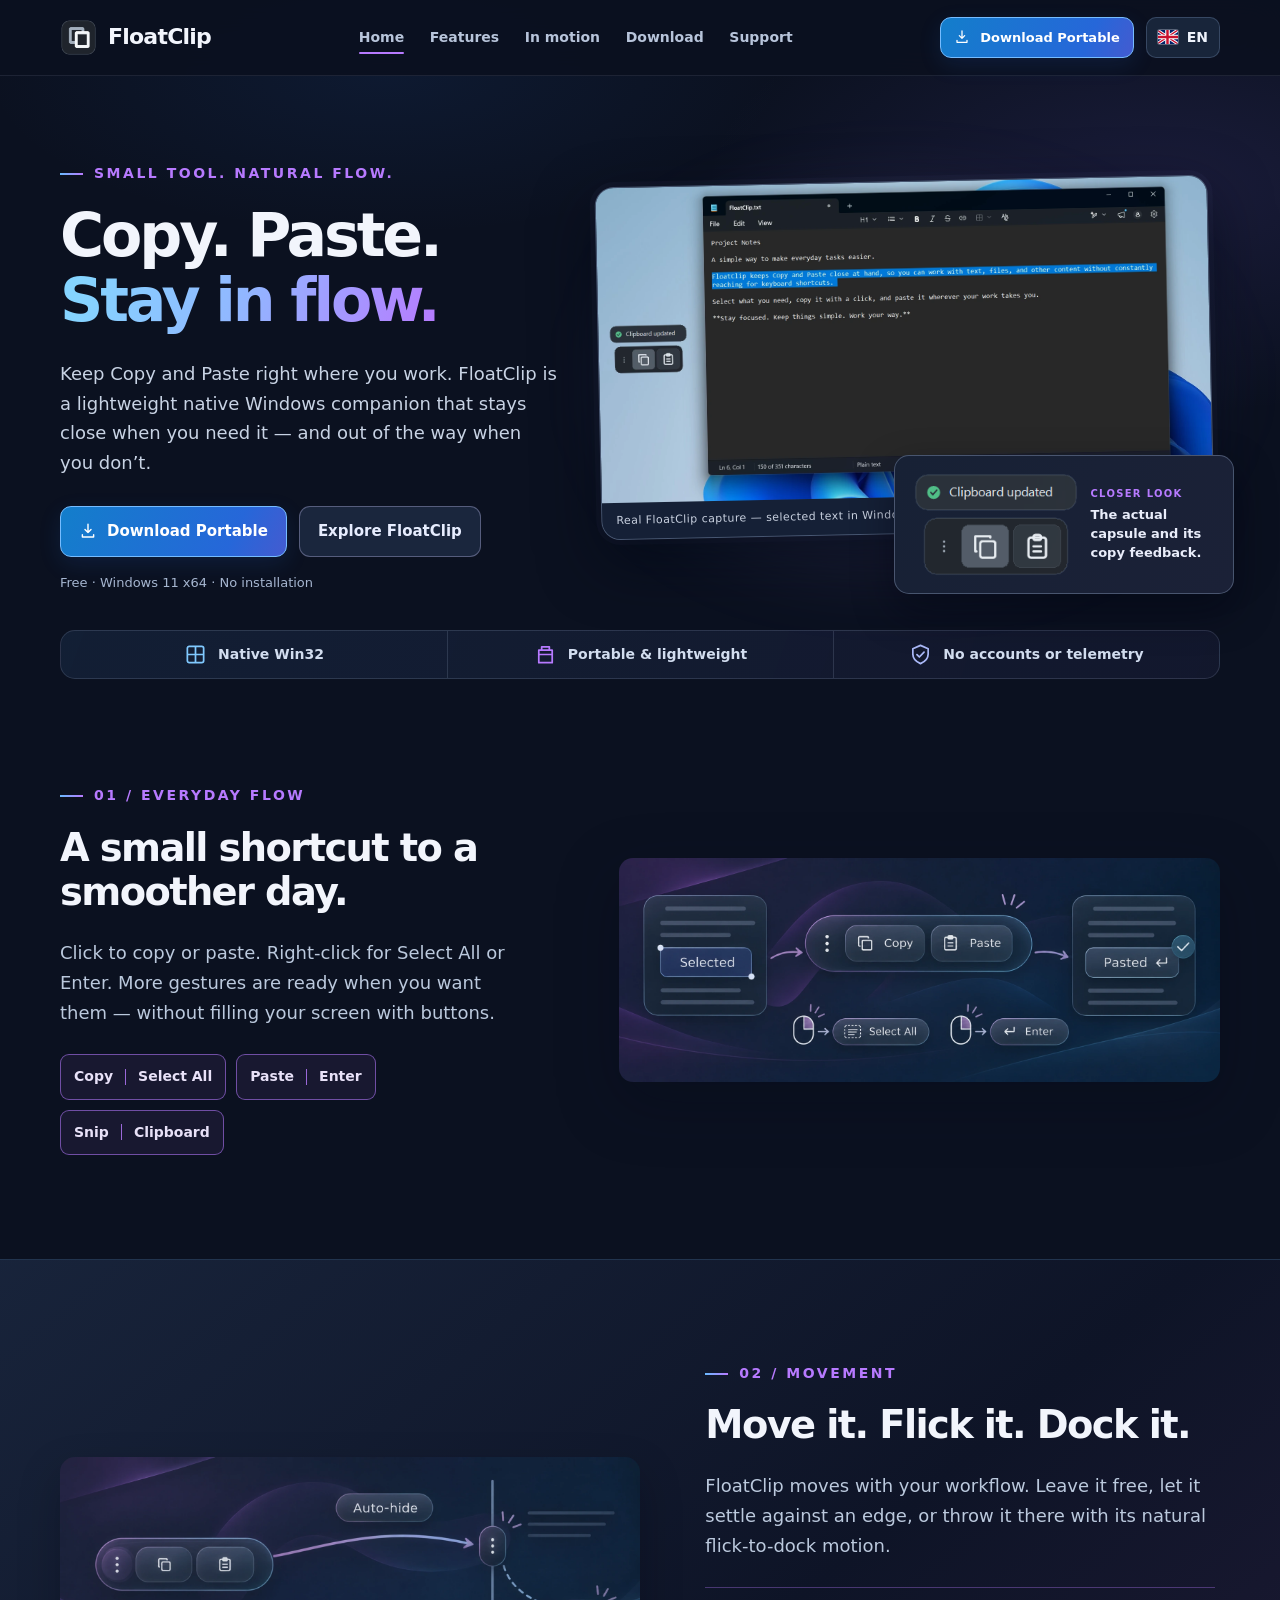
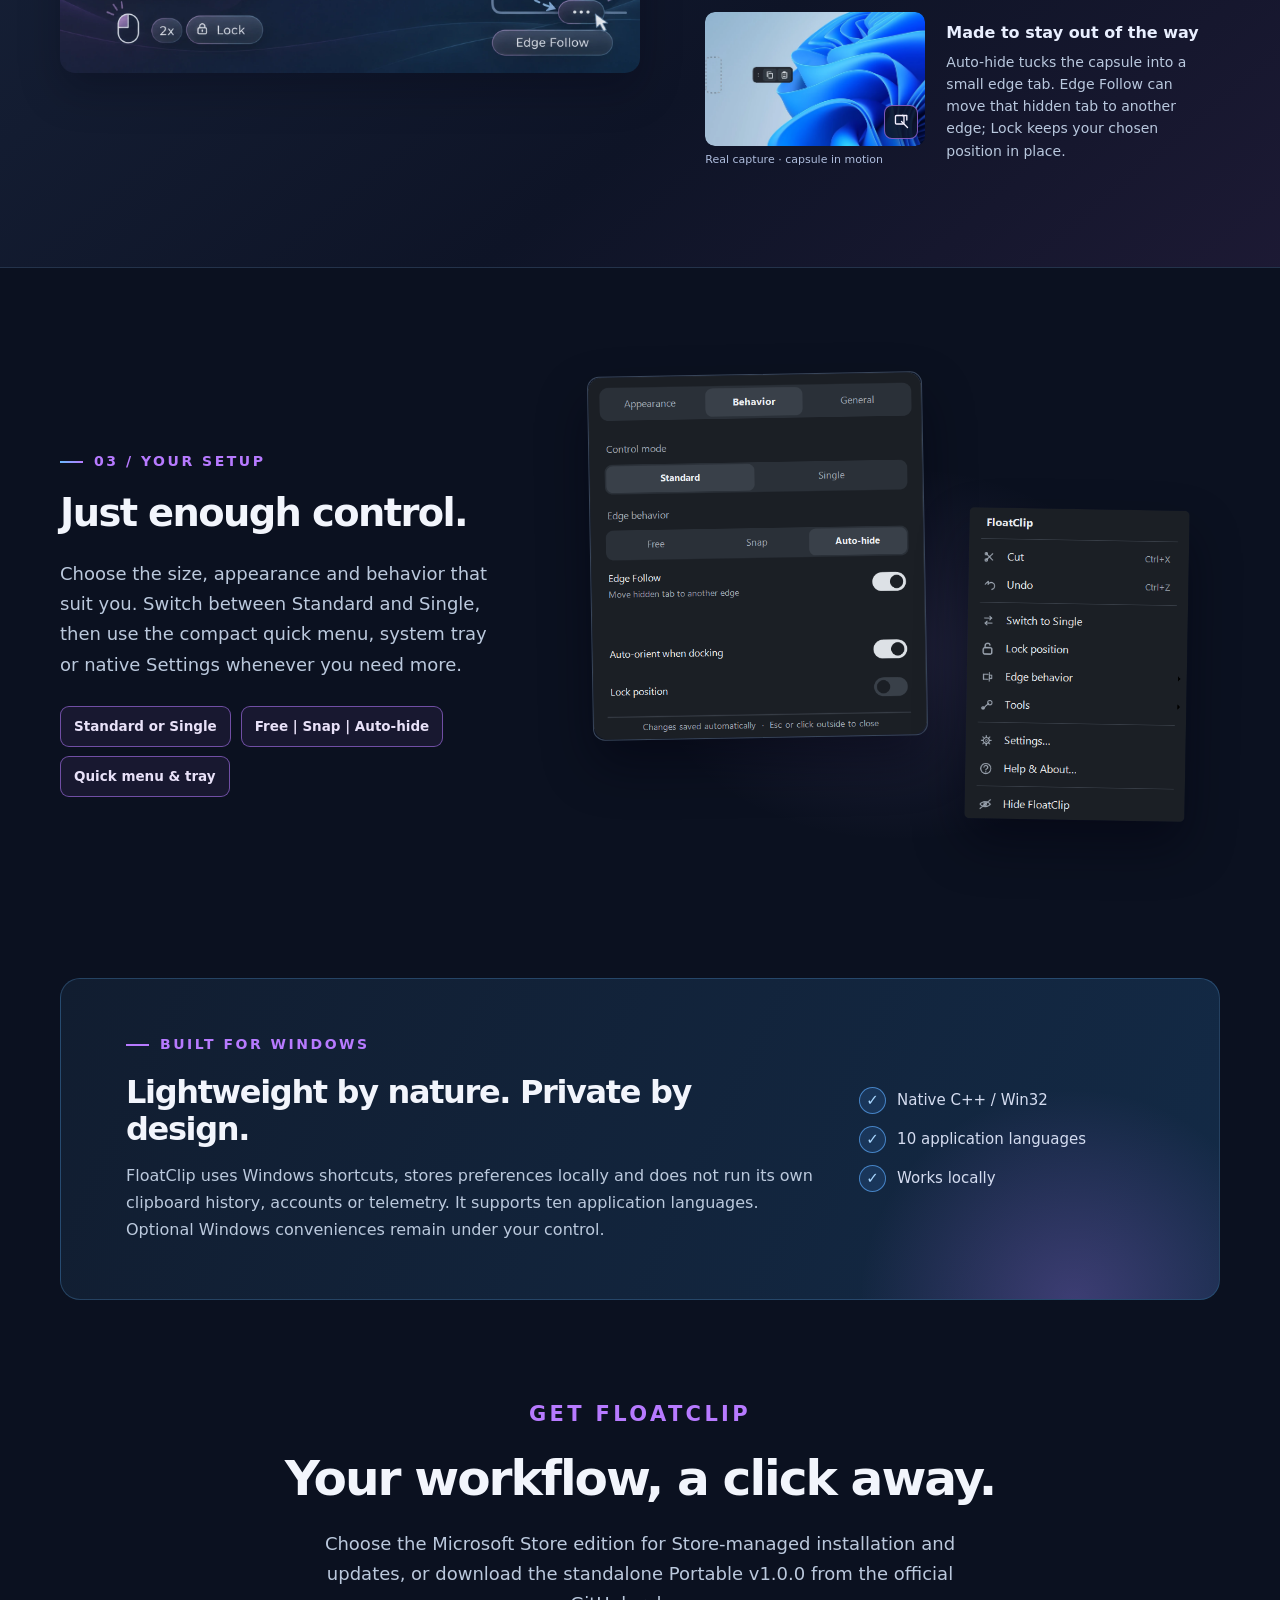
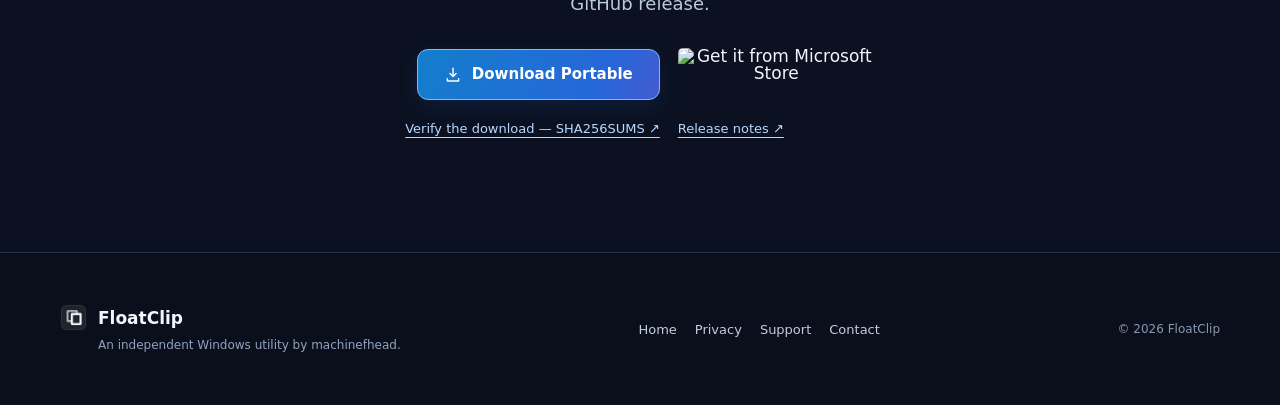
==== commit c552eff5: "fix(site): unify desktop and mobile navigation states" ====
--- a/index.html
+++ b/index.html
@@ -1,4 +1,4 @@
-<!doctype html><html lang="en"><head><meta charset="utf-8"><meta name="viewport" content="width=device-width,initial-scale=1"><meta name="color-scheme" content="dark"><meta name="theme-color" content="#0b1120"><title>FloatClip — Copy. Paste. Stay in flow.</title><meta name="description" content="Keep Copy and Paste right where you work. FloatClip is a lightweight native Windows companion that stays close when you need it — and out of the way when you don’t."><link rel="canonical" href="https://machinefhead.github.io/floatclip-site/index.html"><link rel="alternate" hreflang="en" href="https://machinefhead.github.io/floatclip-site/index.html"><link rel="alternate" hreflang="sl" href="https://machinefhead.github.io/floatclip-site/index-sl.html"><link rel="alternate" hreflang="x-default" href="https://machinefhead.github.io/floatclip-site/index.html"><meta property="og:type" content="website"><meta property="og:site_name" content="FloatClip"><meta property="og:title" content="FloatClip — Copy. Paste. Stay in flow."><meta property="og:description" content="Keep Copy and Paste right where you work. FloatClip is a lightweight native Windows companion that stays close when you need it — and out of the way when you don’t."><meta property="og:url" content="https://machinefhead.github.io/floatclip-site/index.html"><meta property="og:image" content="https://machinefhead.github.io/floatclip-site/assets/og-floatclip.jpg"><meta property="og:locale" content="en_US"><meta name="twitter:card" content="summary_large_image"><link rel="icon" href="assets/favicon.ico" sizes="any"><link rel="icon" href="assets/favicon-64.png" type="image/png" sizes="64x64"><link rel="apple-touch-icon" href="assets/apple-touch-icon.png"><link rel="stylesheet" href="styles.css?v=2026-11-11-mobile-nav-v14"></head><body><a class="skip" href="#main">Skip to content</a>
+<!doctype html><html lang="en"><head><meta charset="utf-8"><meta name="viewport" content="width=device-width,initial-scale=1"><meta name="color-scheme" content="dark"><meta name="theme-color" content="#0b1120"><title>FloatClip — Copy. Paste. Stay in flow.</title><meta name="description" content="Keep Copy and Paste right where you work. FloatClip is a lightweight native Windows companion that stays close when you need it — and out of the way when you don’t."><link rel="canonical" href="https://machinefhead.github.io/floatclip-site/index.html"><link rel="alternate" hreflang="en" href="https://machinefhead.github.io/floatclip-site/index.html"><link rel="alternate" hreflang="sl" href="https://machinefhead.github.io/floatclip-site/index-sl.html"><link rel="alternate" hreflang="x-default" href="https://machinefhead.github.io/floatclip-site/index.html"><meta property="og:type" content="website"><meta property="og:site_name" content="FloatClip"><meta property="og:title" content="FloatClip — Copy. Paste. Stay in flow."><meta property="og:description" content="Keep Copy and Paste right where you work. FloatClip is a lightweight native Windows companion that stays close when you need it — and out of the way when you don’t."><meta property="og:url" content="https://machinefhead.github.io/floatclip-site/index.html"><meta property="og:image" content="https://machinefhead.github.io/floatclip-site/assets/og-floatclip.jpg"><meta property="og:locale" content="en_US"><meta name="twitter:card" content="summary_large_image"><link rel="icon" href="assets/favicon.ico" sizes="any"><link rel="icon" href="assets/favicon-64.png" type="image/png" sizes="64x64"><link rel="apple-touch-icon" href="assets/apple-touch-icon.png"><link rel="stylesheet" href="styles.css?v=2026-11-11-nav-consistency-v16"></head><body><a class="skip" href="#main">Skip to content</a>
 <header class="topbar"><div class="shell headbar">
  <a class="brand" href="index.html" aria-label="FloatClip — Home"><img src="assets/floatclip-icon.png" width="37" height="37" alt=""><span>FloatClip</span></a>
  <nav class="desktop-nav" aria-label="Menu"><a href="index.html" aria-current="page">Home</a><a href="index.html#features">Features</a><a href="index.html#motion">In motion</a><a href="index.html#download">Download</a><a href="support.html">Support</a></nav>
--- a/styles.css
+++ b/styles.css
@@ -1,7 +1,7 @@
 /* FloatClip Website vNext.3 — B+E+C. Static, local assets, no JS. */
 :root{color-scheme:dark;--bg:#0b1120;--bg2:#101a2a;--panel:#131e30;--panel2:#19263b;--line:rgba(181,199,229,.16);--text:#f2f5fc;--muted:#b8c5d8;--dim:#99acc6;--blue:#69baff;--violet:#b29aff;--max:1160px;font-family:Segoe UI,system-ui,-apple-system,BlinkMacSystemFont,Arial,sans-serif}
 *,*::before,*::after{box-sizing:border-box}html{scroll-behavior:smooth;scroll-padding-top:100px}body{margin:0;background:var(--bg);color:var(--text);font-size:17px;line-height:1.66;-webkit-font-smoothing:antialiased;overflow-x:clip}body::before{content:'';pointer-events:none;position:absolute;inset:0 0 auto;height:900px;background:radial-gradient(ellipse 46% 32% at 91% 21%,rgba(101,82,187,.17),transparent 78%),radial-gradient(ellipse 38% 22% at 30% 8%,rgba(37,96,186,.11),transparent 82%);z-index:-1}img{max-width:100%;height:auto;display:block}a{color:inherit;text-underline-offset:4px}a:hover{color:#fff}a:focus-visible,summary:focus-visible{outline:3px solid #98c7ff;outline-offset:4px;border-radius:5px}.shell{width:min(var(--max),calc(100% - 88px));margin-inline:auto}.skip{position:fixed;top:-130px;left:12px;background:#fff;color:#10203a;padding:12px 18px;z-index:100}.skip:focus{top:12px}
-.topbar{position:sticky;top:0;z-index:40;background:rgba(11,17,32,.93);border-bottom:1px solid rgba(193,201,237,.10);backdrop-filter:blur(16px)}.headbar{display:flex;align-items:center;gap:28px;min-height:75px}.brand{display:inline-flex;align-items:center;gap:11px;font-size:22px;font-weight:770;text-decoration:none;white-space:nowrap;letter-spacing:-.035em}.brand img{object-fit:contain;border-radius:8px}.desktop-nav{display:flex;gap:clamp(12px,2vw,29px);align-items:center;justify-content:center;flex:1}.desktop-nav a{text-decoration:none;font-size:14px;color:#b7c4da;font-weight:630;white-space:nowrap}.desktop-nav a:hover,.desktop-nav a[aria-current=page]{color:#fff}.head-controls{display:flex;align-items:center;gap:12px;margin-left:auto}.header-download{font-size:13px;text-decoration:none;color:#dae9ff;border:1px solid #426aa5;padding:8px 13px;border-radius:10px;white-space:nowrap;background:rgba(39,75,137,.18);font-weight:700}.header-download span{margin-left:6px;color:#9bc6ff}.language-switch{position:relative}.language-switch summary{list-style:none;display:flex;align-items:center;gap:7px;padding:8px 11px;cursor:pointer;border:1px solid rgba(159,188,232,.23);border-radius:10px;background:#18253a;color:#eef3fc;font-size:14px;min-width:81px;font-weight:680}.language-switch summary::-webkit-details-marker{display:none}.language-switch summary::marker{content:''}.language-pop{position:absolute;right:0;top:calc(100% + 10px);min-width:177px;padding:7px;background:#172438;border:1px solid #435b81;border-radius:12px;box-shadow:0 22px 45px #0009}.language-pop a{display:flex;gap:8px;text-decoration:none;font-size:14px;padding:9px;border-radius:7px}.language-pop a:hover,.language-pop a[aria-current=page]{background:#294368}.chevron{margin-left:2px}.mobile-nav{display:none}
+.topbar{position:sticky;top:0;z-index:40;background:rgba(11,17,32,.93);border-bottom:1px solid rgba(193,201,237,.10);backdrop-filter:blur(16px)}.headbar{display:flex;align-items:center;gap:28px;min-height:75px}.brand{display:inline-flex;align-items:center;gap:11px;font-size:22px;font-weight:770;text-decoration:none;white-space:nowrap;letter-spacing:-.035em}.brand img{object-fit:contain;border-radius:8px}.desktop-nav{display:flex;gap:clamp(12px,2vw,29px);align-items:center;justify-content:center;flex:1}.desktop-nav a{text-decoration:none;font-size:14px;color:#b7c4da;font-weight:630;white-space:nowrap}.desktop-nav a:hover{color:#fff}.head-controls{display:flex;align-items:center;gap:12px;margin-left:auto}.header-download{font-size:13px;text-decoration:none;color:#dae9ff;border:1px solid #426aa5;padding:8px 13px;border-radius:10px;white-space:nowrap;background:rgba(39,75,137,.18);font-weight:700}.header-download span{margin-left:6px;color:#9bc6ff}.language-switch{position:relative}.language-switch summary{list-style:none;display:flex;align-items:center;gap:7px;padding:8px 11px;cursor:pointer;border:1px solid rgba(159,188,232,.23);border-radius:10px;background:#18253a;color:#eef3fc;font-size:14px;min-width:81px;font-weight:680}.language-switch summary::-webkit-details-marker{display:none}.language-switch summary::marker{content:''}.language-pop{position:absolute;right:0;top:calc(100% + 10px);min-width:177px;padding:7px;background:#172438;border:1px solid #435b81;border-radius:12px;box-shadow:0 22px 45px #0009}.language-pop a{display:flex;gap:8px;text-decoration:none;font-size:14px;padding:9px;border-radius:7px}.language-pop a:hover,.language-pop a[aria-current=page]{background:#294368}.chevron{margin-left:2px}.mobile-nav{display:none}
 .eyebrow{font-size:14px;font-weight:800;letter-spacing:.18em;line-height:1.45;color:#aecdff;margin:0 0 20px}.eyebrow::before{content:'';display:inline-block;width:23px;height:2px;background:linear-gradient(90deg,#65c5ff,#b799ff);vertical-align:middle;margin-right:11px}.hero{display:grid;grid-template-columns:minmax(0,.89fr) minmax(0,1.11fr);align-items:center;gap:40px;padding-top:82px;padding-bottom:69px;min-height:625px}.hero-copy{position:relative;z-index:2}.hero h1{font-size:clamp(46px,4.7vw,72px);line-height:1.08;letter-spacing:-.052em;margin:0 0 26px;font-weight:780}.gradient-type{background:linear-gradient(110deg,#83d6ff 4%,#84afff 49%,#c49aff 96%);color:transparent;background-clip:text;-webkit-background-clip:text}.hero-lede{color:#c8d3e4;font-size:18px;line-height:1.65;margin:0 0 28px;max-width:510px}.hero-actions{display:flex;flex-wrap:wrap;align-items:center;gap:12px;margin:0 0 15px}.button{min-height:49px;display:inline-flex;align-items:center;justify-content:center;gap:12px;text-decoration:none;font-size:15px;font-weight:750;border-radius:11px;padding:12px 18px;white-space:nowrap;transition:background-color .2s ease,transform .2s ease,border-color .2s ease}.button:hover{transform:translateY(-2px)}.button-primary{color:white!important;background:linear-gradient(115deg,#137ecb 0%,#2667d9 75%,#624fc7 125%);border:1px solid #76bcff;box-shadow:0 7px 22px rgba(32,104,222,.14)}.button-secondary{border:1px solid #5e668a;background:#1a263d;color:#e7edff!important}.button-secondary:hover{border-color:#b4a0ff;background:#242f4b}.release-hint{color:#a6b6d0;font-size:13px;margin:0}.hero-visual{position:relative;min-width:0;padding:23px 9px 64px 0}.hero-halo{position:absolute;inset:5% 0 5% 4%;border-radius:42%;background:radial-gradient(ellipse at 49% 51%,rgba(66,125,234,.24),rgba(139,75,203,.13) 47%,transparent 70%);filter:blur(38px);pointer-events:none}.hero-scene{position:relative;margin:0;overflow:hidden;border-radius:19px;border:1px solid rgba(159,180,223,.3);background:#222f43;box-shadow:0 22px 60px #0208159e,0 0 0 5px rgba(130,147,211,.045);transform:rotate(-1.2deg)}.hero-scene img{width:100%;aspect-ratio:1.94;object-fit:cover}.hero-scene figcaption{font-size:11px;padding:9px 14px;color:#c8d0df;letter-spacing:.04em;background:#152036}.hero-zoom{position:absolute;right:-14px;bottom:4px;display:flex;align-items:center;gap:8px;width:340px;min-height:139px;padding:12px 15px;border-radius:15px;border:1px solid rgba(168,141,248,.58);background:linear-gradient(120deg,rgba(21,29,51,.98),rgba(34,29,67,.97));box-shadow:0 16px 45px #030712ad}.hero-zoom img{width:168px;max-width:57%;flex:0 0 auto}.hero-zoom div{display:flex;flex-direction:column;gap:3px}.hero-zoom span{font-size:10px;font-weight:800;letter-spacing:.13em;color:#c4aaff}.hero-zoom strong{font-size:13px;line-height:1.45;color:#e9edfa;font-weight:620}
 .proof-strip{display:grid;grid-template-columns:repeat(3,1fr);border:1px solid var(--line);border-radius:15px;background:linear-gradient(110deg,rgba(28,47,76,.47),rgba(25,29,55,.57));margin-top:12px;margin-bottom:30px;overflow:hidden}.proof-strip>div{text-align:center;padding:20px 16px;color:#d2ddef;font-size:14px;font-weight:720}.proof-strip>div+div{border-left:1px solid var(--line)}
 .section{padding-top:106px;padding-bottom:104px}.section h2,.motion-copy h2,.quiet-section h2,.download-section h2{font-size:clamp(32px,3vw,46px);line-height:1.16;letter-spacing:-.042em;font-weight:760;margin:0 0 23px}.section p:not(.eyebrow),.motion-copy>p:not(.eyebrow),.quiet-section p:not(.eyebrow),.download-section>p:not(.eyebrow){color:#bbc9dd;font-size:18px;line-height:1.68;margin:0 0 26px}.feature-section{display:grid;grid-template-columns:minmax(0,.9fr) minmax(0,1.1fr);gap:68px;align-items:center}.section-intro{max-width:470px}.feature-tags{display:flex;flex-wrap:wrap;gap:9px}.feature-tags span{font-size:13px;color:#d7ddf0;border:1px solid rgba(166,166,239,.22);padding:8px 11px;background:rgba(79,69,129,.15);border-radius:8px}.illustration-card{margin:0;padding:20px 20px 12px;border:1px solid rgba(145,145,221,.23);border-radius:18px;background:linear-gradient(140deg,#182440,#172037);box-shadow:0 16px 44px #03081669}.illustration-card img{border-radius:12px;width:100%}.illustration-card figcaption{color:#99b2d4;font-size:12px;padding-top:12px;text-align:right}
@@ -204,7 +204,7 @@
 body:has(#motion:target) .desktop-nav a[href$="#motion"],
 body:has(#download:target) .desktop-nav a[href$="#download"]{
   text-decoration:underline;text-decoration-color:var(--violet);
-  text-decoration-thickness:2px;text-underline-offset:8px;color:#fff
+  text-decoration-thickness:2px;text-underline-offset:8px
 }
 /* Native, closable full-size Movement artwork. Click outside, Esc, or Close. */
 .motion-zoom-trigger{position:relative;display:block;width:100%;border:0;padding:0;margin:0;
@@ -483,3 +483,15 @@
     color:var(--violet)!important;
   }
 }
+
+
+/* v15 — reinforce the selected Support link only in the mobile navigation.
+   Support/Podpora remains underlined on its destination page, while its text
+   follows exactly the existing v14 neutral / mouse-hover color behavior.
+   This does not change Home, hash links or desktop navigation. */
+@media(max-width:780px){
+  .mobile-nav a[href="support.html"][aria-current="page"]::after,
+  .mobile-nav a[href="support-sl.html"][aria-current="page"]::after{
+    transform:scaleX(1)!important;
+  }
+}
